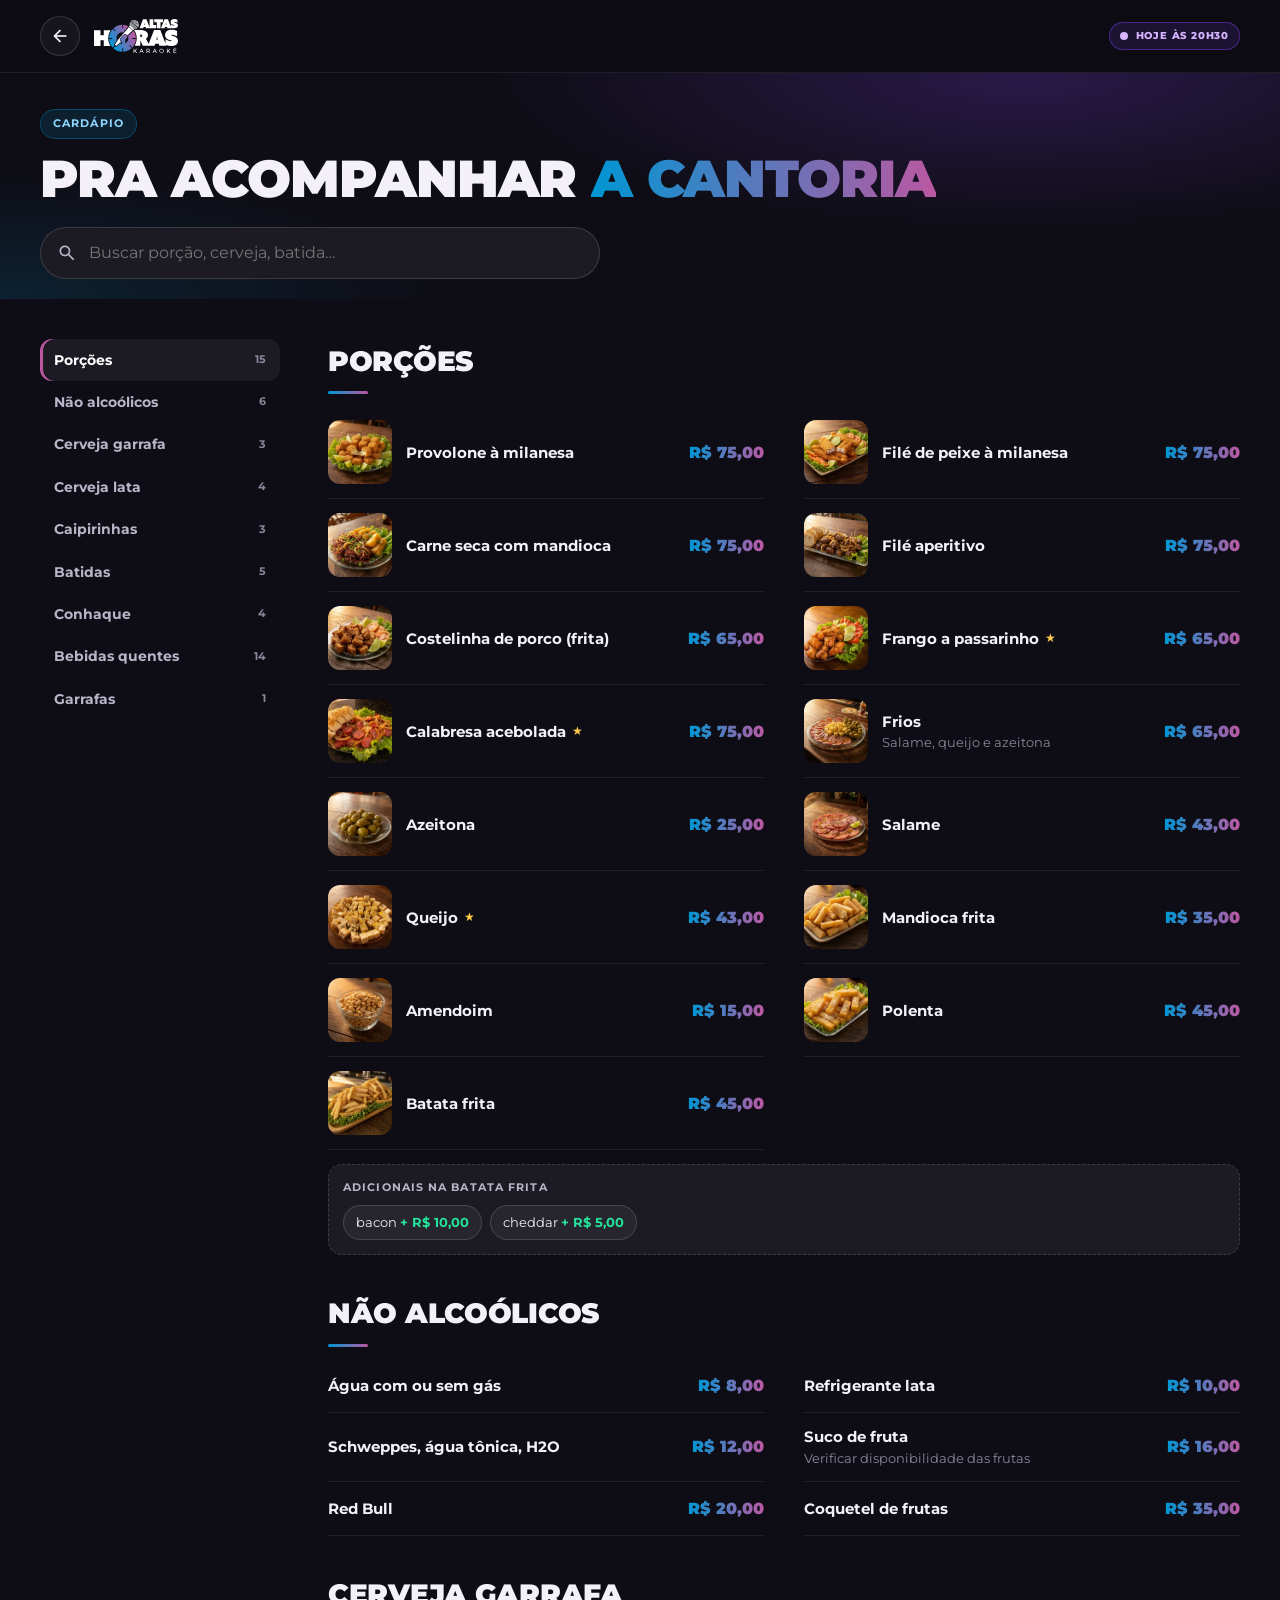
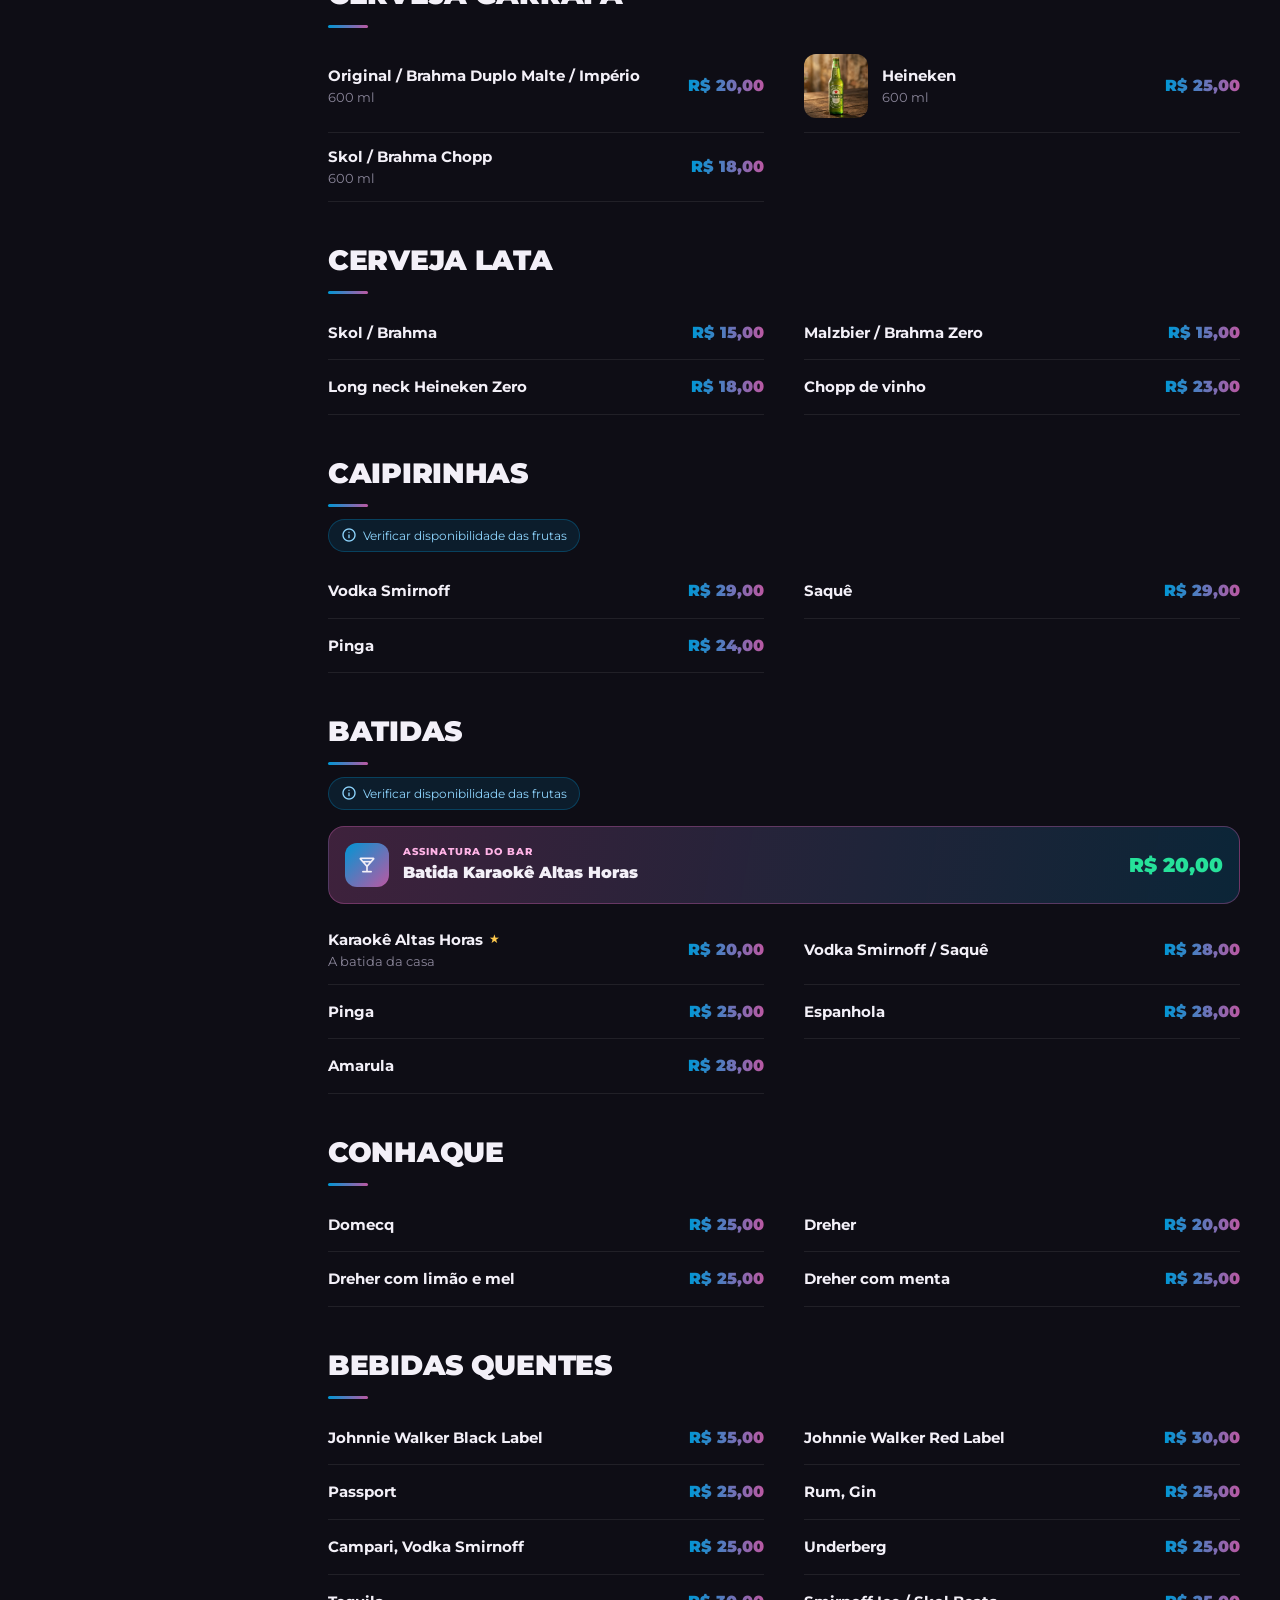
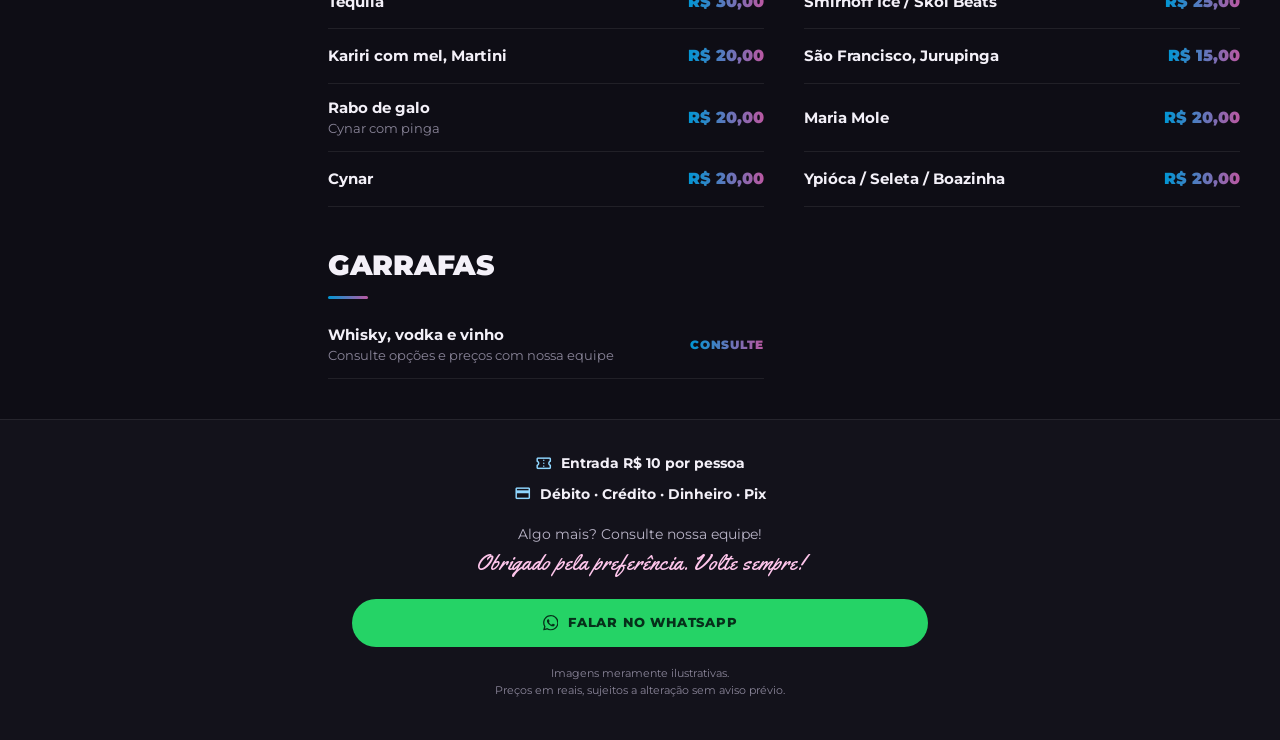
==== cardapio/index.html @ 4e450607 "Novos preços das caipirinhas Co-Authored-By: Claude Opus 5.5 <noreply@anthropic.com>" ====
<!doctype html>
<html lang="pt-BR">
<head>
  <meta charset="utf-8">
  <meta name="viewport" content="width=device-width, initial-scale=1, viewport-fit=cover">
  <title>Cardápio | Altas Horas Karaokê – Tatuapé</title>
  <meta name="description" content="Cardápio do Altas Horas Karaokê: porções, cervejas, caipirinhas, batidas, conhaques e doses. Tatuapé, São Paulo.">
  <meta name="theme-color" content="#0e0d15">
  <link rel="canonical" href="https://karaokealtashoras.github.io/cardapio/">
  <meta property="og:type" content="website">
  <meta property="og:locale" content="pt_BR">
  <meta property="og:title" content="Cardápio – Altas Horas Karaokê">
  <meta property="og:description" content="Porções, cervejas, batidas e drinks pra acompanhar a cantoria.">
  <meta property="og:image" content="https://karaokealtashoras.github.io/assets/img/og-image.jpg">

  <link rel="icon" type="image/svg+xml" href="../assets/img/icone.svg">
  <link rel="icon" type="image/png" sizes="32x32" href="../assets/img/favicon-32.png">
  <link rel="apple-touch-icon" href="../assets/img/apple-touch-icon.png">

  <link rel="preconnect" href="https://fonts.googleapis.com">
  <link rel="preconnect" href="https://fonts.gstatic.com" crossorigin>
  <link rel="stylesheet" href="https://fonts.googleapis.com/css2?family=Montserrat:wght@400;500;600;700;800;900&family=Yellowtail&display=swap">
  <link rel="stylesheet" href="https://fonts.googleapis.com/css2?family=Material+Symbols+Rounded:opsz,wght,FILL,GRAD@20..48,400,0..1,0&icon_names=arrow_back,close,credit_card,info,local_bar,search,confirmation_number&display=block">
  <link rel="stylesheet" href="../assets/css/style.css?v=202610161055">
  <link rel="stylesheet" href="../assets/css/cardapio.css?v=202610161055">
</head>
<body class="menu-page">
  <svg width="0" height="0" style="position:absolute" aria-hidden="true">
    <symbol id="i-whats" viewBox="0 0 24 24"><path d="M17.472 14.382c-.297-.149-1.758-.867-2.03-.967-.273-.099-.471-.148-.67.15-.197.297-.767.966-.94 1.164-.173.199-.347.223-.644.075-.297-.15-1.255-.463-2.39-1.475-.883-.788-1.48-1.761-1.653-2.059-.173-.297-.018-.458.13-.606.134-.133.298-.347.446-.52.149-.174.198-.298.298-.497.099-.198.05-.371-.025-.52-.075-.149-.669-1.612-.916-2.207-.242-.579-.487-.5-.669-.51-.173-.008-.371-.01-.57-.01-.198 0-.52.074-.792.372-.272.297-1.04 1.016-1.04 2.479 0 1.462 1.065 2.875 1.213 3.074.149.198 2.096 3.2 5.077 4.487.709.306 1.262.489 1.694.625.712.227 1.36.195 1.871.118.571-.085 1.758-.719 2.006-1.413.248-.694.248-1.289.173-1.413-.074-.124-.272-.198-.57-.347m-5.421 7.403h-.004a9.87 9.87 0 0 1-5.031-1.378l-.361-.214-3.741.982.998-3.648-.235-.374a9.86 9.86 0 0 1-1.51-5.26c.001-5.45 4.436-9.884 9.888-9.884 2.64 0 5.122 1.03 6.988 2.898a9.825 9.825 0 0 1 2.893 6.994c-.003 5.45-4.437 9.884-9.885 9.884m8.413-18.297A11.815 11.815 0 0 0 12.05 0C5.495 0 .16 5.335.157 11.892c0 2.096.547 4.142 1.588 5.945L.057 24l6.305-1.654a11.882 11.882 0 0 0 5.683 1.448h.005c6.554 0 11.89-5.335 11.893-11.893a11.821 11.821 0 0 0-3.48-8.413Z"/></symbol>
  </svg>

  <header class="menu-top">
    <div class="menu-top__bar container">
      <a class="menu-top__back" href="../" aria-label="Voltar ao site"><span class="material-symbols-rounded">arrow_back</span></a>
      <a href="../"><img src="../assets/img/logo-branco.svg" alt="Altas Horas Karaokê" width="84" height="34"></a>
      <span class="status" data-status data-short data-state="closed"><span class="status__dot"></span><span data-status-text>Sexta às 20h30</span></span>
    </div>
  </header>

  <section class="menu-hero">
    <div class="container">
      <span class="eyebrow eyebrow--blue">Cardápio</span>
      <h1 class="title">Pra acompanhar <span class="grad-text">a cantoria</span></h1>
      <label class="search">
        <span class="material-symbols-rounded">search</span>
        <span class="sr-only">Buscar no cardápio</span>
        <input type="search" id="busca" placeholder="Buscar porção, cerveja, batida…" autocomplete="off">
        <button type="button" class="search__clear" aria-label="Limpar busca" hidden><span class="material-symbols-rounded">close</span></button>
      </label>
    </div>
  </section>

  <nav class="tabs" aria-label="Categorias do cardápio">
    <div class="tabs__inner container" id="tabs"></div>
  </nav>

  <main class="container menu-layout">
    <aside class="side-nav" aria-label="Categorias"><ul id="side-nav"></ul></aside>
    <div id="menu"></div>
    <p class="empty" id="vazio" hidden>Nada encontrado. Pergunte pra nossa equipe! 😉</p>
  </main>

  <footer class="menu-foot">
    <div class="container">
      <div class="menu-foot__info">
        <p><span class="material-symbols-rounded">confirmation_number</span> Entrada R$ 10 por pessoa</p>
        <p><span class="material-symbols-rounded">credit_card</span> Débito · Crédito · Dinheiro · Pix</p>
      </div>
      <p class="menu-foot__thanks">Algo mais? Consulte nossa equipe!<br><span class="script">Obrigado pela preferência. Volte sempre!</span></p>
      <a class="btn btn--whats btn--block" href="https://wa.me/5511984968485?text=Ol%C3%A1!%20Vim%20pelo%20card%C3%A1pio%20online." target="_blank" rel="noopener"><svg class="svg-icon"><use href="#i-whats"/></svg> Falar no WhatsApp</a>
      <p class="menu-foot__small">Imagens meramente ilustrativas.<br>Preços em reais, sujeitos a alteração sem aviso prévio.</p>
    </div>
  </footer>

  <script src="../assets/js/status.js?v=202610161055"></script>
  <script src="../data/cardapio.js?v=202610161055"></script>
  <script src="../assets/js/cardapio.js?v=202610161055"></script>
</body>
</html>
---- assets/css/style.css ----
/* Altas Horas Karaokê — estilos globais */

:root {
  --bg: #0e0d15;
  --surface: #13121b;
  --card: #1c1b23;
  --card-2: #24222d;
  --line: rgba(255, 255, 255, 0.08);
  --line-2: rgba(255, 255, 255, 0.14);
  --text: #f3f0f8;
  --muted: #b9b4c7;
  --dim: #8a8599;
  --blue: #0096d4;
  --pink: #bb58a2;
  --neon-pink: #e0409b;
  --purple: #7b3fe4;
  --green: #26e19a;
  --yellow: #ffc94d;
  --grad: linear-gradient(90deg, var(--blue), var(--pink));
  --grad-diag: linear-gradient(135deg, var(--blue), var(--pink));
  --radius: 20px;
  --radius-sm: 12px;
  --max: 1200px;
  --gutter: clamp(16px, 4vw, 32px);
  --font: "Montserrat", system-ui, -apple-system, "Segoe UI", sans-serif;
  --script: "Yellowtail", cursive;
  --nav-h: 72px;
  color-scheme: dark;
}

*,
*::before,
*::after { box-sizing: border-box; }

html { scroll-behavior: smooth; scroll-padding-top: calc(var(--nav-h) + 12px); -webkit-text-size-adjust: 100%; }

body {
  margin: 0;
  font-family: var(--font);
  font-size: 16px;
  line-height: 1.6;
  color: var(--text);
  background: var(--bg);
  overflow-x: hidden;
  -webkit-font-smoothing: antialiased;
}

img { display: block; max-width: 100%; height: auto; }
a { color: inherit; text-decoration: none; }
button, input, select, textarea { font: inherit; color: inherit; }
h1, h2, h3, h4, p { margin: 0; }
ul { margin: 0; padding: 0; list-style: none; }

.material-symbols-rounded {
  font-variation-settings: "FILL" 0, "wght" 400, "GRAD" 0, "opsz" 24;
  font-size: 1.25em;
  line-height: 1;
  vertical-align: middle;
  user-select: none;
}
.icon-fill { font-variation-settings: "FILL" 1, "wght" 400, "GRAD" 0, "opsz" 24; }
.svg-icon { width: 1.2em; height: 1.2em; fill: currentColor; flex: none; }

.sr-only {
  position: absolute; width: 1px; height: 1px; padding: 0; margin: -1px;
  overflow: hidden; clip: rect(0 0 0 0); white-space: nowrap; border: 0;
}

.container { width: 100%; max-width: calc(var(--max) + var(--gutter) * 2); margin: 0 auto; padding: 0 var(--gutter); }
.section { padding: clamp(72px, 10vw, 120px) 0; position: relative; }
.section--alt { background: var(--surface); }

/* ---------- Tipografia ---------- */
.eyebrow {
  display: inline-flex; align-items: center; gap: 6px;
  padding: 5px 12px; border-radius: 999px;
  font-size: 11px; font-weight: 700; letter-spacing: 0.1em; text-transform: uppercase;
  color: #ffb3e6; background: rgba(187, 88, 162, 0.16); border: 1px solid rgba(187, 88, 162, 0.35);
}
.eyebrow--blue { color: #8fd6ff; background: rgba(0, 150, 212, 0.14); border-color: rgba(0, 150, 212, 0.35); }
.eyebrow--green { color: #7ff2c4; background: rgba(38, 225, 154, 0.12); border-color: rgba(38, 225, 154, 0.3); }

.title {
  font-weight: 900; text-transform: uppercase; letter-spacing: -0.02em;
  font-size: clamp(30px, 5vw, 48px); line-height: 1; margin-top: 14px;
}
.lead { color: var(--muted); font-size: clamp(15px, 1.6vw, 17px); margin-top: 14px; max-width: 60ch; }
.grad-text { background: var(--grad); -webkit-background-clip: text; background-clip: text; color: transparent; }
.script { font-family: var(--script); font-weight: 400; text-transform: none; letter-spacing: 0; }

.section-head { display: flex; flex-wrap: wrap; align-items: flex-end; justify-content: space-between; gap: 20px; margin-bottom: 40px; }
.section-head--center { flex-direction: column; align-items: center; text-align: center; }
.section-head--center .lead { margin-inline: auto; }

/* ---------- Botões ---------- */
.btn {
  display: inline-flex; align-items: center; justify-content: center; gap: 10px;
  min-height: 48px; padding: 0 24px; border-radius: 999px; border: 0; cursor: pointer;
  font-weight: 800; font-size: 13px; letter-spacing: 0.06em; text-transform: uppercase;
  transition: transform .2s ease, box-shadow .2s ease, background-color .2s ease, border-color .2s ease;
  white-space: nowrap;
}
.btn:active { transform: scale(.98); }
.btn--primary { background: var(--grad); color: #fff; box-shadow: 0 8px 30px -8px rgba(187, 88, 162, .6); }
.btn--primary:hover { box-shadow: 0 10px 40px -6px rgba(187, 88, 162, .85), 0 0 0 1px rgba(255,255,255,.15) inset; transform: translateY(-1px); }
.btn--ghost { background: rgba(255, 255, 255, .06); border: 1px solid var(--line-2); color: var(--text); }
.btn--ghost:hover { background: rgba(255, 255, 255, .1); border-color: rgba(255,255,255,.28); }
.btn--whats { background: #25d366; color: #06301a; }
.btn--whats:hover { box-shadow: 0 8px 30px -6px rgba(37, 211, 102, .6); transform: translateY(-1px); }
.btn--sm { min-height: 40px; padding: 0 18px; font-size: 12px; }
.btn--block { width: 100%; }

:focus-visible { outline: 2px solid #8fd6ff; outline-offset: 3px; border-radius: 6px; }

/* ---------- Navbar ---------- */
.nav {
  position: fixed; inset: 0 0 auto; z-index: 50; height: var(--nav-h);
  display: flex; align-items: center;
  transition: background-color .3s ease, border-color .3s ease, backdrop-filter .3s ease;
  border-bottom: 1px solid transparent;
}
.nav.is-scrolled { background: rgba(14, 13, 21, .82); backdrop-filter: blur(14px); -webkit-backdrop-filter: blur(14px); border-color: var(--line); }
.nav__inner { display: flex; align-items: center; justify-content: space-between; gap: 24px; }
.nav__logo img { height: 40px; width: auto; }
.nav__links { display: flex; gap: 28px; font-size: 14px; font-weight: 600; color: var(--muted); }
.nav__links a { position: relative; padding: 6px 0; transition: color .2s; }
.nav__links a::after { content: ""; position: absolute; left: 0; right: 0; bottom: 0; height: 2px; background: var(--grad); transform: scaleX(0); transition: transform .25s ease; border-radius: 2px; }
.nav__links a:hover { color: #fff; }
.nav__links a:hover::after { transform: scaleX(1); }
.nav__cta { display: flex; align-items: center; gap: 12px; }
.nav__toggle { display: none; width: 44px; height: 44px; border-radius: 12px; border: 1px solid var(--line-2); background: rgba(255,255,255,.04); cursor: pointer; place-items: center; }

.mobile-menu {
  position: fixed; inset: 0; z-index: 60; background: rgba(10, 9, 16, .97); backdrop-filter: blur(10px);
  display: flex; flex-direction: column; padding: 20px var(--gutter) 32px;
  opacity: 0; visibility: hidden; transition: opacity .25s ease, visibility .25s;
}
.mobile-menu.is-open { opacity: 1; visibility: visible; }
.mobile-menu__top { display: flex; justify-content: space-between; align-items: center; height: 44px; }
.mobile-menu__top img { height: 36px; width: auto; }
.mobile-menu nav { display: flex; flex-direction: column; gap: 6px; margin: 40px 0 auto; }
.mobile-menu nav a { font-size: 30px; font-weight: 900; text-transform: uppercase; letter-spacing: -0.01em; padding: 6px 0; }
.mobile-menu nav a:active { color: #ffb3e6; }

/* ---------- Status badge ---------- */
.status {
  display: inline-flex; align-items: center; gap: 8px; min-height: 32px; padding: 0 14px; border-radius: 999px;
  font-size: 11px; font-weight: 800; letter-spacing: 0.08em; text-transform: uppercase;
  border: 1px solid var(--line-2); background: rgba(255,255,255,.05); color: var(--muted);
}
.status__dot { width: 8px; height: 8px; border-radius: 50%; background: currentColor; position: relative; }
.status[data-state="open"] { color: var(--green); border-color: rgba(38,225,154,.4); background: rgba(38,225,154,.1); }
.status[data-state="open"] .status__dot::after {
  content: ""; position: absolute; inset: -4px; border-radius: 50%; border: 2px solid currentColor; animation: pulse 1.6s ease-out infinite;
}
.status[data-state="today"] { color: #d7b4ff; border-color: rgba(123,63,228,.5); background: rgba(123,63,228,.14); }
@keyframes pulse { from { transform: scale(.6); opacity: 1; } to { transform: scale(1.8); opacity: 0; } }

/* ---------- Hero ---------- */
.hero { position: relative; min-height: min(100svh, 960px); display: flex; flex-direction: column; justify-content: center; padding: calc(var(--nav-h) + 40px) 0 40px; overflow: hidden; isolation: isolate; }
.hero__bg { position: absolute; inset: 0; z-index: -2; }
.hero__bg img { width: 100%; height: 100%; object-fit: cover; object-position: center 40%; }
.hero__bg::after {
  content: ""; position: absolute; inset: 0;
  background:
    radial-gradient(60% 60% at 80% 30%, rgba(123, 63, 228, .35), transparent 70%),
    radial-gradient(50% 50% at 10% 80%, rgba(0, 150, 212, .25), transparent 70%),
    linear-gradient(90deg, rgba(14,13,21,.96) 0%, rgba(14,13,21,.82) 45%, rgba(14,13,21,.55) 100%),
    linear-gradient(0deg, var(--bg) 0%, transparent 30%);
}
.hero__grid { max-width: 760px; }
.hero__slogan { font-family: var(--script); font-size: clamp(24px, 3vw, 34px); color: #ffc6ec; text-shadow: 0 0 18px rgba(224, 64, 155, .8), 0 0 40px rgba(224, 64, 155, .4); margin-top: 22px; line-height: 1.2; }
.hero h1 { font-weight: 900; text-transform: uppercase; font-size: clamp(44px, 8vw, 92px); line-height: .9; letter-spacing: -0.04em; margin-top: 12px; }
.hero__sub { color: var(--muted); font-size: clamp(15px, 1.8vw, 18px); margin-top: 22px; max-width: 46ch; }
.hero__actions { display: flex; flex-wrap: wrap; gap: 12px; margin-top: 32px; }


.info-strip { margin-top: clamp(40px, 7vw, 72px); display: grid; grid-template-columns: repeat(3, 1fr); border-radius: var(--radius); border: 1px solid var(--line-2); background: rgba(28, 27, 35, .6); backdrop-filter: blur(12px); -webkit-backdrop-filter: blur(12px); }
.info-strip__item { display: flex; align-items: center; gap: 14px; padding: 18px 22px; }
.info-strip__item + .info-strip__item { border-left: 1px solid var(--line); }
.info-strip__icon { width: 42px; height: 42px; flex: none; border-radius: 50%; display: grid; place-items: center; background: rgba(255,255,255,.05); border: 1px solid var(--line-2); color: #8fd6ff; }
.info-strip small { display: block; font-size: 10px; font-weight: 700; letter-spacing: .12em; text-transform: uppercase; color: var(--dim); }
.info-strip strong { font-size: 14px; font-weight: 700; }

/* ---------- Sobre ---------- */
.about__grid { display: grid; grid-template-columns: 1fr 1fr; gap: clamp(32px, 6vw, 72px); align-items: center; }
.about__media { position: relative; }
.about__photo { position: relative; border-radius: var(--radius); overflow: hidden; aspect-ratio: 4 / 3.4; }
.about__photo img { width: 100%; height: 100%; object-fit: cover; }
.about__media::before { content: ""; position: absolute; inset: -12px 12px 12px -12px; border-radius: calc(var(--radius) + 4px); background: var(--grad-diag); z-index: -1; opacity: .8; filter: blur(.5px); }
.about__media { isolation: isolate; }
.about__badge { position: absolute; top: 16px; left: 16px; display: inline-flex; align-items: center; gap: 8px; padding: 8px 14px; border-radius: 999px; background: rgba(14,13,21,.8); backdrop-filter: blur(8px); font-size: 11px; font-weight: 800; letter-spacing: .08em; text-transform: uppercase; border: 1px solid var(--line-2); }
.owners { position: absolute; right: -18px; bottom: -34px; width: 42%; max-width: 210px; background: #f6f2ea; padding: 8px 8px 0; border-radius: 6px; transform: rotate(4deg); box-shadow: 0 20px 50px -10px rgba(0,0,0,.7); }
.owners img { aspect-ratio: 3 / 3.4; object-fit: cover; object-position: center 30%; border-radius: 2px; width: 100%; }
.owners figcaption { font-family: var(--script); color: #2a2336; font-size: clamp(15px, 1.6vw, 19px); text-align: center; line-height: 1.1; padding: 8px 2px 10px; }

.about__text p + p { margin-top: 14px; }
.about__text strong { color: #fff; }
.stats { display: grid; grid-template-columns: repeat(3, 1fr); gap: 12px; margin-top: 28px; }
.stat { padding: 18px 16px; border-radius: var(--radius); background: var(--card); border: 1px solid var(--line); }
.stat b { display: block; font-size: clamp(28px, 3.5vw, 40px); font-weight: 900; line-height: 1; letter-spacing: -0.03em; }
.stat span { display: block; font-size: 12px; color: var(--muted); margin-top: 6px; line-height: 1.3; }

.features { display: grid; grid-template-columns: repeat(4, 1fr); gap: 14px; margin-top: clamp(64px, 8vw, 88px); }
.feature { padding: 20px; border-radius: var(--radius); background: var(--card); border: 1px solid var(--line); transition: border-color .25s, transform .25s, box-shadow .25s; }
.feature:hover { border-color: rgba(187,88,162,.45); transform: translateY(-3px); box-shadow: 0 16px 40px -20px rgba(187,88,162,.6); }
.feature__icon { width: 44px; height: 44px; border-radius: 50%; display: grid; place-items: center; background: var(--grad-diag); color: #fff; margin-bottom: 14px; }
.feature h3 { font-size: 15px; font-weight: 800; }
.feature p { font-size: 13px; color: var(--muted); margin-top: 4px; line-height: 1.5; }

/* ---------- Cardápio preview ---------- */
.dishes { display: grid; grid-template-columns: repeat(3, 1fr); gap: 20px; }
.dish { border-radius: var(--radius); overflow: hidden; background: var(--card); border: 1px solid var(--line); display: flex; flex-direction: column; transition: transform .25s, box-shadow .25s, border-color .25s; }
.dish:hover { transform: translateY(-4px); border-color: rgba(0,150,212,.4); box-shadow: 0 20px 50px -24px rgba(0,150,212,.6); }
.dish__img { aspect-ratio: 4 / 3; overflow: hidden; }
.dish__img img { width: 100%; height: 100%; object-fit: cover; transition: transform .6s ease; }
.dish:hover .dish__img img { transform: scale(1.05); }
.dish__body { padding: 18px 20px 22px; display: flex; flex-direction: column; gap: 8px; }
.dish__top { display: flex; justify-content: space-between; align-items: center; gap: 12px; }
.dish h3 { font-size: 17px; font-weight: 900; text-transform: uppercase; letter-spacing: -0.01em; }
.dish p { font-size: 13px; color: var(--muted); }
.price-pill { flex: none; padding: 4px 12px; border-radius: 999px; background: var(--grad); font-weight: 800; font-size: 13px; }
.tag { display: inline-flex; align-self: flex-start; padding: 3px 10px; border-radius: 999px; font-size: 10px; font-weight: 800; letter-spacing: .08em; text-transform: uppercase; background: rgba(187,88,162,.18); color: #ffb3e6; }
.tag--blue { background: rgba(0,150,212,.16); color: #8fd6ff; }
.tag--green { background: rgba(38,225,154,.14); color: #7ff2c4; }

.signature { margin-top: 20px; display: flex; align-items: center; gap: 22px; padding: 24px 28px; border-radius: var(--radius); background: linear-gradient(100deg, rgba(187,88,162,.28), rgba(123,63,228,.14) 45%, rgba(0,150,212,.2)); border: 1px solid rgba(187,88,162,.35); }
.signature__icon { width: 60px; height: 60px; flex: none; border-radius: 16px; background: var(--grad-diag); display: grid; place-items: center; font-size: 30px; }
.signature__body { flex: 1; }
.signature h3 { font-size: clamp(18px, 2vw, 22px); font-weight: 900; }
.signature p { color: var(--muted); font-size: 14px; margin-top: 4px; }
.signature__price { font-size: 28px; font-weight: 900; color: var(--green); white-space: nowrap; }

.chips { display: flex; flex-wrap: wrap; justify-content: center; gap: 10px; margin-top: 28px; }
.chip { display: inline-flex; align-items: center; gap: 6px; min-height: 38px; padding: 0 16px; border-radius: 999px; border: 1px solid var(--line-2); background: rgba(255,255,255,.03); font-size: 12px; font-weight: 700; letter-spacing: .04em; text-transform: uppercase; transition: background-color .2s, border-color .2s; cursor: pointer; }
.chip:hover { background: rgba(255,255,255,.08); border-color: rgba(255,255,255,.3); }
.note { text-align: center; color: var(--dim); font-size: 13px; margin-top: 16px; }

/* ---------- Galeria ---------- */
.filters { display: inline-flex; gap: 4px; padding: 4px; border-radius: 999px; background: var(--card); border: 1px solid var(--line); }
.filters button { border: 0; background: none; cursor: pointer; min-height: 36px; padding: 0 16px; border-radius: 999px; font-size: 12px; font-weight: 800; letter-spacing: .06em; text-transform: uppercase; color: var(--muted); transition: background-color .2s, color .2s; }
.filters button[aria-pressed="true"] { background: var(--grad); color: #fff; }
.gallery { columns: 4 240px; column-gap: 14px; }
.gallery__item { break-inside: avoid; margin-bottom: 14px; border-radius: 16px; overflow: hidden; position: relative; cursor: zoom-in; border: 0; padding: 0; background: var(--card); width: 100%; display: block; }
.gallery__item img { width: 100%; transition: transform .6s ease; }
.gallery__item::after { content: "zoom_in"; font-family: "Material Symbols Rounded"; font-size: 30px; position: absolute; inset: 0; display: grid; place-items: center; background: linear-gradient(135deg, rgba(0,150,212,.55), rgba(187,88,162,.55)); opacity: 0; transition: opacity .3s; color: #fff; }
.gallery__item:hover::after, .gallery__item:focus-visible::after { opacity: 1; }
.gallery__item:hover img { transform: scale(1.04); }
.gallery__item[hidden] { display: none; }
.insta-bar { margin-top: 24px; display: flex; align-items: center; justify-content: space-between; gap: 16px; flex-wrap: wrap; padding: 18px 22px; border-radius: var(--radius); background: var(--card); border: 1px solid var(--line); }
.insta-bar__text { display: flex; align-items: center; gap: 14px; }
.insta-bar__icon { width: 44px; height: 44px; border-radius: 50%; display: grid; place-items: center; background: linear-gradient(45deg, #f9ce34, #ee2a7b, #6228d7); }
.insta-bar strong { display: block; }
.insta-bar small { color: var(--muted); font-size: 13px; }

.lightbox { border: 0; padding: 0; background: transparent; max-width: 100vw; max-height: 100vh; width: 100vw; height: 100vh; }
.lightbox::backdrop { background: rgba(6, 5, 10, .94); }
.lightbox__inner { width: 100%; height: 100%; display: grid; place-items: center; padding: 64px 16px; }
.lightbox img { max-width: min(1200px, 100%); max-height: calc(100vh - 128px); object-fit: contain; border-radius: 12px; }
.lightbox__btn { position: fixed; width: 48px; height: 48px; border-radius: 50%; display: grid; place-items: center; background: rgba(255,255,255,.1); border: 1px solid var(--line-2); cursor: pointer; color: #fff; }
.lightbox__btn:hover { background: rgba(255,255,255,.2); }
.lightbox__close { top: 16px; right: 16px; }
.lightbox__prev { left: 16px; top: 50%; transform: translateY(-50%); }
.lightbox__next { right: 16px; top: 50%; transform: translateY(-50%); }

/* ---------- Depoimentos ---------- */
.reviews-head { display: flex; flex-wrap: wrap; align-items: center; justify-content: space-between; gap: 24px; padding: clamp(22px, 3vw, 32px); border-radius: var(--radius); background: var(--card); border: 1px solid var(--line); margin-bottom: 28px; }
.reviews-head__score { display: flex; align-items: center; gap: 18px; flex-wrap: wrap; }
.stars { color: var(--yellow); letter-spacing: 2px; font-size: 18px; }
.reviews-head__score small { display: block; font-size: 11px; font-weight: 700; letter-spacing: .1em; text-transform: uppercase; color: var(--dim); }
.carousel { position: relative; }
.carousel__track { display: grid; grid-auto-flow: column; grid-auto-columns: calc((100% - 40px) / 3); gap: 20px; overflow-x: auto; scroll-snap-type: x mandatory; scrollbar-width: none; padding-bottom: 4px; }
.carousel__track::-webkit-scrollbar { display: none; }
.review { scroll-snap-align: start; display: flex; flex-direction: column; gap: 16px; padding: 26px; border-radius: var(--radius); background: var(--card); border: 1px solid var(--line); }
.review__quote { font-size: 56px; line-height: .6; font-weight: 900; height: 26px; }
.review blockquote { margin: 0; color: #dcd7e6; font-size: 15px; flex: 1; }
.review footer { display: flex; align-items: center; gap: 12px; padding-top: 16px; border-top: 1px solid var(--line); }
.avatar { width: 40px; height: 40px; border-radius: 50%; display: grid; place-items: center; font-weight: 800; font-size: 14px; background: var(--grad-diag); flex: none; }
.review cite { font-style: normal; font-weight: 800; display: block; font-size: 14px; }
.carousel__nav { display: flex; justify-content: center; align-items: center; gap: 12px; margin-top: 22px; }
.round-btn { width: 44px; height: 44px; border-radius: 50%; display: grid; place-items: center; border: 1px solid var(--line-2); background: rgba(255,255,255,.04); cursor: pointer; transition: background-color .2s; }
.round-btn:hover { background: rgba(255,255,255,.12); }

/* ---------- Reservas ---------- */
.booking { overflow: hidden; }
.booking::before { content: ""; position: absolute; inset: 0; background: radial-gradient(50% 60% at 80% 40%, rgba(187,88,162,.25), transparent 70%), radial-gradient(40% 50% at 10% 90%, rgba(0,150,212,.18), transparent 70%); pointer-events: none; }
.booking__grid { position: relative; display: grid; grid-template-columns: 1fr 1fr; gap: clamp(32px, 5vw, 64px); align-items: start; }
.trust { display: flex; flex-wrap: wrap; gap: 8px; margin-top: 22px; }
.trust li { display: inline-flex; align-items: center; gap: 6px; padding: 6px 12px; border-radius: 999px; border: 1px solid var(--line-2); font-size: 11px; font-weight: 700; letter-spacing: .06em; text-transform: uppercase; color: var(--muted); }
.trust .material-symbols-rounded { color: #ffb3e6; font-size: 16px; }
.booking__photo { margin-top: 32px; border-radius: var(--radius); overflow: hidden; aspect-ratio: 16 / 9; }
.booking__photo img { width: 100%; height: 100%; object-fit: cover; }

.form-card { padding: clamp(22px, 3vw, 32px); border-radius: 24px; background: rgba(28, 27, 35, .75); backdrop-filter: blur(16px); -webkit-backdrop-filter: blur(16px); border: 1px solid var(--line-2); box-shadow: 0 30px 80px -30px rgba(187,88,162,.5); }
.form-card h3 { font-size: 22px; font-weight: 900; text-transform: uppercase; }
.form-card > p { color: var(--muted); font-size: 14px; margin-top: 4px; }
.form { display: grid; gap: 18px; margin-top: 22px; }
.form__row { display: grid; grid-template-columns: 1fr 1fr; gap: 14px; }
.field { display: grid; gap: 6px; }
.field > span, .field legend { font-size: 12px; font-weight: 700; letter-spacing: .06em; text-transform: uppercase; color: var(--muted); padding: 0; }
.field legend { margin-bottom: 8px; }
fieldset.field { border: 0; margin: 0; padding: 0; min-width: 0; }
.input { width: 100%; min-height: 48px; padding: 12px 14px; border-radius: 12px; border: 1px solid var(--line-2); background: rgba(14,13,21,.7); color: var(--text); transition: border-color .2s, box-shadow .2s; font-size: 16px; }
.input::placeholder { color: #6e6980; }
.input:focus { outline: none; border-color: var(--pink); box-shadow: 0 0 0 3px rgba(187,88,162,.25); }
textarea.input { min-height: 88px; resize: vertical; }
.input[type="date"], .input[type="time"] { color-scheme: dark; }
.field.is-invalid .input { border-color: #ff6b8b; }
.field__error { font-size: 12px; color: #ff8fa6; display: none; }
.field.is-invalid .field__error { display: block; }

.type-chips { display: grid; grid-template-columns: repeat(3, 1fr); gap: 10px; }
.type-chip { position: relative; }
.type-chip input { position: absolute; opacity: 0; inset: 0; cursor: pointer; }
.type-chip label { display: flex; flex-direction: column; align-items: center; gap: 6px; padding: 14px 8px; border-radius: 14px; border: 1px solid var(--line-2); background: rgba(14,13,21,.6); font-size: 12px; font-weight: 700; text-align: center; cursor: pointer; transition: border-color .2s, background-color .2s; line-height: 1.2; }
.type-chip label .material-symbols-rounded { font-size: 24px; color: var(--muted); }
.type-chip input:checked + label { border-color: var(--pink); background: rgba(187,88,162,.16); box-shadow: 0 0 0 1px var(--pink) inset; }
.type-chip input:checked + label .material-symbols-rounded { color: #ffb3e6; }
.type-chip input:focus-visible + label { outline: 2px solid #8fd6ff; outline-offset: 2px; }

.people { padding: 18px; border-radius: 16px; background: rgba(14,13,21,.6); border: 1px solid var(--line-2); }
.people__top { display: flex; justify-content: space-between; align-items: baseline; }
.people__value { font-size: 40px; font-weight: 900; line-height: 1; letter-spacing: -0.03em; }
.people__value small { font-size: 14px; font-weight: 700; color: var(--muted); letter-spacing: 0; margin-left: 4px; }
.range { -webkit-appearance: none; appearance: none; width: 100%; height: 36px; background: transparent; margin-top: 8px; cursor: pointer; }
.range::-webkit-slider-runnable-track { height: 8px; border-radius: 8px; background: linear-gradient(90deg, var(--blue), var(--pink)) 0 / var(--fill, 20%) 100% no-repeat, rgba(255,255,255,.1); }
.range::-moz-range-track { height: 8px; border-radius: 8px; background: rgba(255,255,255,.1); }
.range::-moz-range-progress { height: 8px; border-radius: 8px; background: var(--grad); }
.range::-webkit-slider-thumb { -webkit-appearance: none; width: 28px; height: 28px; margin-top: -10px; border-radius: 50%; background: #fff; border: 4px solid var(--pink); box-shadow: 0 0 0 6px rgba(187,88,162,.25), 0 0 20px rgba(187,88,162,.8); }
.range::-moz-range-thumb { width: 22px; height: 22px; border-radius: 50%; background: #fff; border: 4px solid var(--pink); box-shadow: 0 0 0 6px rgba(187,88,162,.25), 0 0 20px rgba(187,88,162,.8); }
.people__scale { display: flex; justify-content: space-between; font-size: 11px; color: var(--dim); font-weight: 700; }
.form__disclaimer { font-size: 12px; color: var(--dim); text-align: center; line-height: 1.5; }

/* ---------- Como chegar ---------- */
.location__grid { display: grid; grid-template-columns: 1.4fr 1fr; gap: 20px; }
.map { border-radius: var(--radius); overflow: hidden; border: 1px solid var(--line-2); min-height: 420px; position: relative; background: var(--card); }
.map iframe { position: absolute; inset: 0; width: 100%; height: 100%; border: 0; filter: invert(.9) hue-rotate(185deg) saturate(.7) brightness(.95); }
.info-card { padding: clamp(22px, 3vw, 30px); border-radius: var(--radius); background: var(--card); border: 1px solid var(--line); display: flex; flex-direction: column; }
.info-card h3 { font-size: 20px; font-weight: 900; }
.info-list { display: grid; gap: 16px; margin: 20px 0 24px; }
.info-list li { display: flex; gap: 14px; }
.info-list .material-symbols-rounded { width: 38px; height: 38px; flex: none; display: grid; place-items: center; border-radius: 50%; background: rgba(255,255,255,.05); border: 1px solid var(--line-2); color: #8fd6ff; font-size: 20px; }
.info-list small { display: block; font-size: 10px; font-weight: 800; letter-spacing: .12em; text-transform: uppercase; color: #ffb3e6; }
.info-list p { font-size: 14px; color: #dcd7e6; line-height: 1.45; }
.route-btns { display: grid; grid-template-columns: repeat(3, 1fr); gap: 8px; margin-top: auto; }
.route-btns .btn { padding: 0 10px; font-size: 11px; }

/* ---------- FAQ ---------- */
.faq { display: grid; grid-template-columns: 1fr 1fr; gap: 12px; align-items: start; max-width: 1000px; margin: 0 auto; }
.faq__col { display: grid; gap: 12px; }
.faq details { border-radius: 16px; background: var(--card); border: 1px solid var(--line); transition: border-color .2s; }
.faq details[open] { border-color: rgba(187,88,162,.4); }
.faq summary { list-style: none; cursor: pointer; display: flex; justify-content: space-between; align-items: center; gap: 12px; padding: 18px 20px; font-weight: 700; font-size: 15px; }
.faq summary::-webkit-details-marker { display: none; }
.faq summary .material-symbols-rounded { flex: none; width: 30px; height: 30px; border-radius: 50%; display: grid; place-items: center; background: rgba(255,255,255,.06); font-size: 20px; transition: transform .25s, background .25s; }
.faq details[open] summary .material-symbols-rounded { transform: rotate(45deg); background: var(--grad); }
.faq details p { padding: 0 20px 20px; color: var(--muted); font-size: 14px; }

/* ---------- CTA final ---------- */
.cta { position: relative; overflow: hidden; padding: clamp(80px, 12vw, 140px) 0; text-align: center; isolation: isolate; }
.cta__words { position: absolute; inset: 0; z-index: -1; display: flex; flex-direction: column; justify-content: center; align-items: center; pointer-events: none; }
.cta__words span { font-size: clamp(64px, 16vw, 220px); font-weight: 900; line-height: .85; text-transform: uppercase; letter-spacing: -0.02em; color: transparent; -webkit-text-stroke: 1.5px rgba(187, 88, 162, .35); white-space: nowrap; }
.cta__words span:nth-child(2) { -webkit-text-stroke-color: rgba(0, 150, 212, .3); }
.cta__words span:nth-child(3) { -webkit-text-stroke-color: rgba(123, 63, 228, .25); }
.cta__words span:nth-child(4) { -webkit-text-stroke-color: rgba(187, 88, 162, .15); }
.cta::after { content: ""; position: absolute; inset: 0; z-index: -1; background: radial-gradient(50% 50% at 50% 50%, transparent, var(--bg) 85%); }
.cta h2 { font-size: clamp(38px, 7vw, 80px); font-weight: 900; text-transform: uppercase; line-height: .95; letter-spacing: -0.03em; }
.cta p { color: var(--muted); margin: 18px auto 0; max-width: 44ch; }
.cta__actions { display: flex; justify-content: center; flex-wrap: wrap; gap: 12px; margin-top: 32px; }

/* ---------- Footer ---------- */
.footer { border-top: 1px solid transparent; border-image: var(--grad) 1; background: #0a0910; padding: 56px 0 28px; }
.footer__grid { display: grid; grid-template-columns: 1.3fr 1fr 1fr 1fr; gap: 32px; }
.footer__brand img { height: 52px; width: auto; }
.footer__brand p { font-family: var(--script); color: #ffc6ec; font-size: 20px; margin-top: 12px; }
.footer h4 { font-size: 11px; font-weight: 800; letter-spacing: .14em; text-transform: uppercase; color: var(--dim); margin-bottom: 12px; }
.footer p, .footer li { font-size: 14px; color: var(--muted); }
.footer a:hover { color: #fff; }
.socials { display: flex; gap: 10px; margin-top: 14px; }
.socials a { width: 40px; height: 40px; border-radius: 50%; display: grid; place-items: center; background: rgba(255,255,255,.06); border: 1px solid var(--line-2); transition: background-color .2s; }
.socials a:hover { background: rgba(255,255,255,.14); }
.footer__bottom { margin-top: 40px; padding-top: 20px; border-top: 1px solid var(--line); display: flex; justify-content: space-between; gap: 12px; flex-wrap: wrap; font-size: 12px; color: var(--dim); }

/* ---------- WhatsApp flutuante ---------- */
.whats-float { position: fixed; right: 18px; bottom: 18px; z-index: 40; width: 60px; height: 60px; border-radius: 50%; display: grid; place-items: center; background: #25d366; color: #fff; box-shadow: 0 10px 30px -6px rgba(37,211,102,.7); transition: transform .2s; }
.whats-float:hover { transform: scale(1.06); }
.whats-float .svg-icon { width: 30px; height: 30px; }

/* ---------- Animações ---------- */
.reveal { opacity: 0; transform: translateY(24px); transition: opacity .7s ease, transform .7s ease; }
.reveal.is-visible { opacity: 1; transform: none; }

@media (prefers-reduced-motion: reduce) {
  html { scroll-behavior: auto; }
  *, *::before, *::after { animation: none !important; transition: none !important; }
  .reveal { opacity: 1; transform: none; }
}

/* ---------- Responsivo ---------- */
@media (max-width: 1080px) {
  .nav__links { display: none; }
  .nav__toggle { display: grid; }
  .features { grid-template-columns: repeat(2, 1fr); }
  .carousel__track { grid-auto-columns: calc((100% - 20px) / 2); }
}

@media (max-width: 900px) {
  :root { --nav-h: 64px; }
  .about__grid, .booking__grid, .location__grid { grid-template-columns: 1fr; }
    .hero { min-height: auto; padding-top: calc(var(--nav-h) + 48px); }
  .info-strip { grid-template-columns: 1fr; }
  .info-strip__item + .info-strip__item { border-left: 0; border-top: 1px solid var(--line); }
  .about__media { margin: 0 12px 40px 12px; }
  .dishes { grid-auto-flow: column; grid-template-columns: none; grid-auto-columns: 78%; overflow-x: auto; scroll-snap-type: x mandatory; margin: 0 calc(var(--gutter) * -1); padding: 0 var(--gutter) 6px; scrollbar-width: none; }
  .dishes::-webkit-scrollbar { display: none; }
  .dish { scroll-snap-align: center; }
  .faq { grid-template-columns: 1fr; }
  .footer__grid { grid-template-columns: 1fr 1fr; }
  .map { min-height: 320px; }
}

@media (max-width: 600px) {
  .nav__cta .btn { display: none; }
  .nav__logo img { height: 34px; }
  .hero__actions .btn { width: 100%; }
  .stats { gap: 8px; }
  .stat { padding: 14px 12px; }
  .features { grid-template-columns: 1fr 1fr; gap: 10px; }
  .feature { padding: 16px; }
  .feature p { display: none; }
  .signature { flex-wrap: wrap; padding: 20px; }
  .signature__body { flex-basis: calc(100% - 82px); }
  .gallery { columns: 2; column-gap: 10px; }
  .gallery__item { margin-bottom: 10px; border-radius: 12px; }
  .carousel__track { grid-auto-columns: 88%; gap: 14px; }
  .form__row { grid-template-columns: 1fr; }
  .route-btns { grid-template-columns: 1fr; }
  .footer__grid { grid-template-columns: 1fr; }
  .owners { right: -8px; width: 46%; }
  .section-head { margin-bottom: 28px; }
}
---- assets/css/cardapio.css ----
/* Página do cardápio (QR Code) */

.menu-page { --tabs-h: 56px; --top-h: 60px; }
html:has(.menu-page) { scroll-padding-top: calc(60px + 56px + 12px); }

.menu-top { position: sticky; top: 0; z-index: 30; background: rgba(14, 13, 21, .92); backdrop-filter: blur(12px); -webkit-backdrop-filter: blur(12px); border-bottom: 1px solid var(--line); }
.menu-top__bar { height: var(--top-h); display: flex; align-items: center; gap: 14px; }
.menu-top__bar img { height: 34px; width: auto; }
.menu-top__bar .status { margin-left: auto; min-height: 28px; padding: 0 10px; font-size: 10px; white-space: nowrap; }
.menu-top__back { width: 40px; height: 40px; display: grid; place-items: center; border-radius: 50%; border: 1px solid var(--line-2); background: rgba(255,255,255,.04); flex: none; }

.menu-hero { padding: 36px 0 20px; background: radial-gradient(60% 100% at 80% 0%, rgba(123,63,228,.25), transparent 70%), radial-gradient(50% 80% at 0% 100%, rgba(0,150,212,.15), transparent 70%); }
.menu-hero .title { font-size: clamp(30px, 7vw, 52px); }

.search { margin-top: 22px; display: flex; align-items: center; gap: 10px; height: 52px; padding: 0 8px 0 16px; border-radius: 999px; background: var(--card); border: 1px solid var(--line-2); max-width: 560px; transition: border-color .2s, box-shadow .2s; }
.search:focus-within { border-color: var(--pink); box-shadow: 0 0 0 3px rgba(187,88,162,.25); }
.search > .material-symbols-rounded { color: var(--muted); }
.search input { flex: 1; min-width: 0; height: 100%; border: 0; background: none; outline: none; font-size: 16px; }
.search input::-webkit-search-cancel-button { display: none; }
.search__clear { width: 36px; height: 36px; border-radius: 50%; border: 0; background: rgba(255,255,255,.08); display: grid; place-items: center; cursor: pointer; }
.search__clear[hidden] { display: none; }

.tabs { position: sticky; top: var(--top-h); z-index: 20; background: rgba(14, 13, 21, .92); backdrop-filter: blur(12px); -webkit-backdrop-filter: blur(12px); border-bottom: 1px solid var(--line); }
.tabs__inner { height: var(--tabs-h); display: flex; align-items: center; gap: 6px; overflow-x: auto; scrollbar-width: none; }
.tabs__inner::-webkit-scrollbar { display: none; }
.tabs a { flex: none; padding: 8px 14px; border-radius: 999px; font-size: 12px; font-weight: 800; letter-spacing: .05em; text-transform: uppercase; color: var(--muted); border: 1px solid transparent; transition: background-color .2s, color .2s; }
.tabs a.is-active { color: #fff; background: var(--grad); }

.menu-layout { padding-top: 12px; padding-bottom: 32px; }
.side-nav { display: none; }

.cat { padding: 28px 0 8px; }
.cat[hidden] { display: none; }
.cat h2 { font-size: clamp(22px, 4vw, 28px); font-weight: 900; text-transform: uppercase; letter-spacing: -0.01em; }
.cat h2::after { content: ""; display: block; width: 40px; height: 3px; margin-top: 8px; border-radius: 3px; background: var(--grad); }
.cat__nota { display: inline-flex; align-items: center; gap: 6px; margin-top: 12px; padding: 6px 12px; border-radius: 999px; font-size: 12px; color: #8fd6ff; background: rgba(0,150,212,.12); border: 1px solid rgba(0,150,212,.3); }
.cat__nota .material-symbols-rounded { font-size: 16px; }

.items { margin-top: 12px; }
.item { display: flex; align-items: center; gap: 14px; padding: 14px 0; border-bottom: 1px solid var(--line); }
.item[hidden] { display: none; }
.item__foto { width: 64px; height: 64px; flex: none; border-radius: 12px; object-fit: cover; }
.item__txt { flex: 1; min-width: 0; }
.item h3 { font-size: 15px; font-weight: 700; line-height: 1.3; }
.item p { font-size: 13px; color: var(--dim); margin-top: 2px; line-height: 1.4; }
.item__preco { flex: none; font-weight: 900; font-size: 16px; background: var(--grad); -webkit-background-clip: text; background-clip: text; color: transparent; white-space: nowrap; }
.item__preco--consulte { font-size: 12px; letter-spacing: .06em; text-transform: uppercase; }
.item--destaque h3::after { content: "★"; margin-left: 6px; color: var(--yellow); font-size: 12px; vertical-align: 2px; }

.house { display: flex; align-items: center; gap: 14px; margin-top: 16px; padding: 16px; border-radius: 16px; background: linear-gradient(100deg, rgba(187,88,162,.28), rgba(0,150,212,.18)); border: 1px solid rgba(187,88,162,.4); }
.house[hidden], .extras[hidden] { display: none; }
.house__icon { width: 44px; height: 44px; flex: none; display: grid; place-items: center; border-radius: 12px; background: var(--grad-diag); }
.house small { display: block; font-size: 10px; font-weight: 800; letter-spacing: .1em; text-transform: uppercase; color: #ffb3e6; }
.house strong { font-size: 16px; font-weight: 900; }
.house__preco { margin-left: auto; font-size: 20px; font-weight: 900; color: var(--green); white-space: nowrap; }

.extras { margin-top: 14px; display: flex; flex-wrap: wrap; align-items: center; gap: 8px; padding: 14px; border-radius: 14px; background: var(--card); border: 1px dashed var(--line-2); font-size: 13px; }
.extras strong { width: 100%; font-size: 11px; letter-spacing: .1em; text-transform: uppercase; color: var(--muted); }
.extras span { padding: 6px 12px; border-radius: 999px; background: rgba(255,255,255,.05); border: 1px solid var(--line-2); }
.extras b { color: var(--green); }

.empty { text-align: center; color: var(--muted); padding: 48px 0; }

.menu-foot { padding: 32px 0 40px; border-top: 1px solid var(--line); background: var(--surface); }
.menu-foot .container { max-width: 640px; display: grid; gap: 18px; text-align: center; }
.menu-foot__info { display: grid; gap: 8px; }
.menu-foot__info p { display: flex; align-items: center; justify-content: center; gap: 8px; font-weight: 700; font-size: 14px; }
.menu-foot__info .material-symbols-rounded { color: #8fd6ff; }
.menu-foot__thanks { color: var(--muted); font-size: 14px; }
.menu-foot__thanks .script { font-size: 22px; color: #ffc6ec; }
.menu-foot__small { font-size: 11px; color: var(--dim); }

@media (min-width: 1000px) {
  .menu-page { --top-h: 72px; }
  .tabs { display: none; }
  html:has(.menu-page) { scroll-padding-top: 96px; }
  .menu-layout { display: grid; grid-template-columns: 240px 1fr; gap: 48px; align-items: start; }
  .side-nav { display: block; position: sticky; top: calc(var(--top-h) + 24px); padding-top: 28px; }
  .side-nav a { display: flex; justify-content: space-between; align-items: center; padding: 10px 14px; border-radius: 12px; font-weight: 700; font-size: 14px; color: var(--muted); transition: background-color .2s, color .2s; }
  .side-nav a span { font-size: 11px; color: var(--dim); }
  .side-nav a:hover { background: rgba(255,255,255,.05); color: #fff; }
  .side-nav a.is-active { background: var(--card); color: #fff; box-shadow: inset 3px 0 0 var(--pink); }
  .items { display: grid; grid-template-columns: 1fr 1fr; column-gap: 40px; }
  .empty { grid-column: 2; }
}
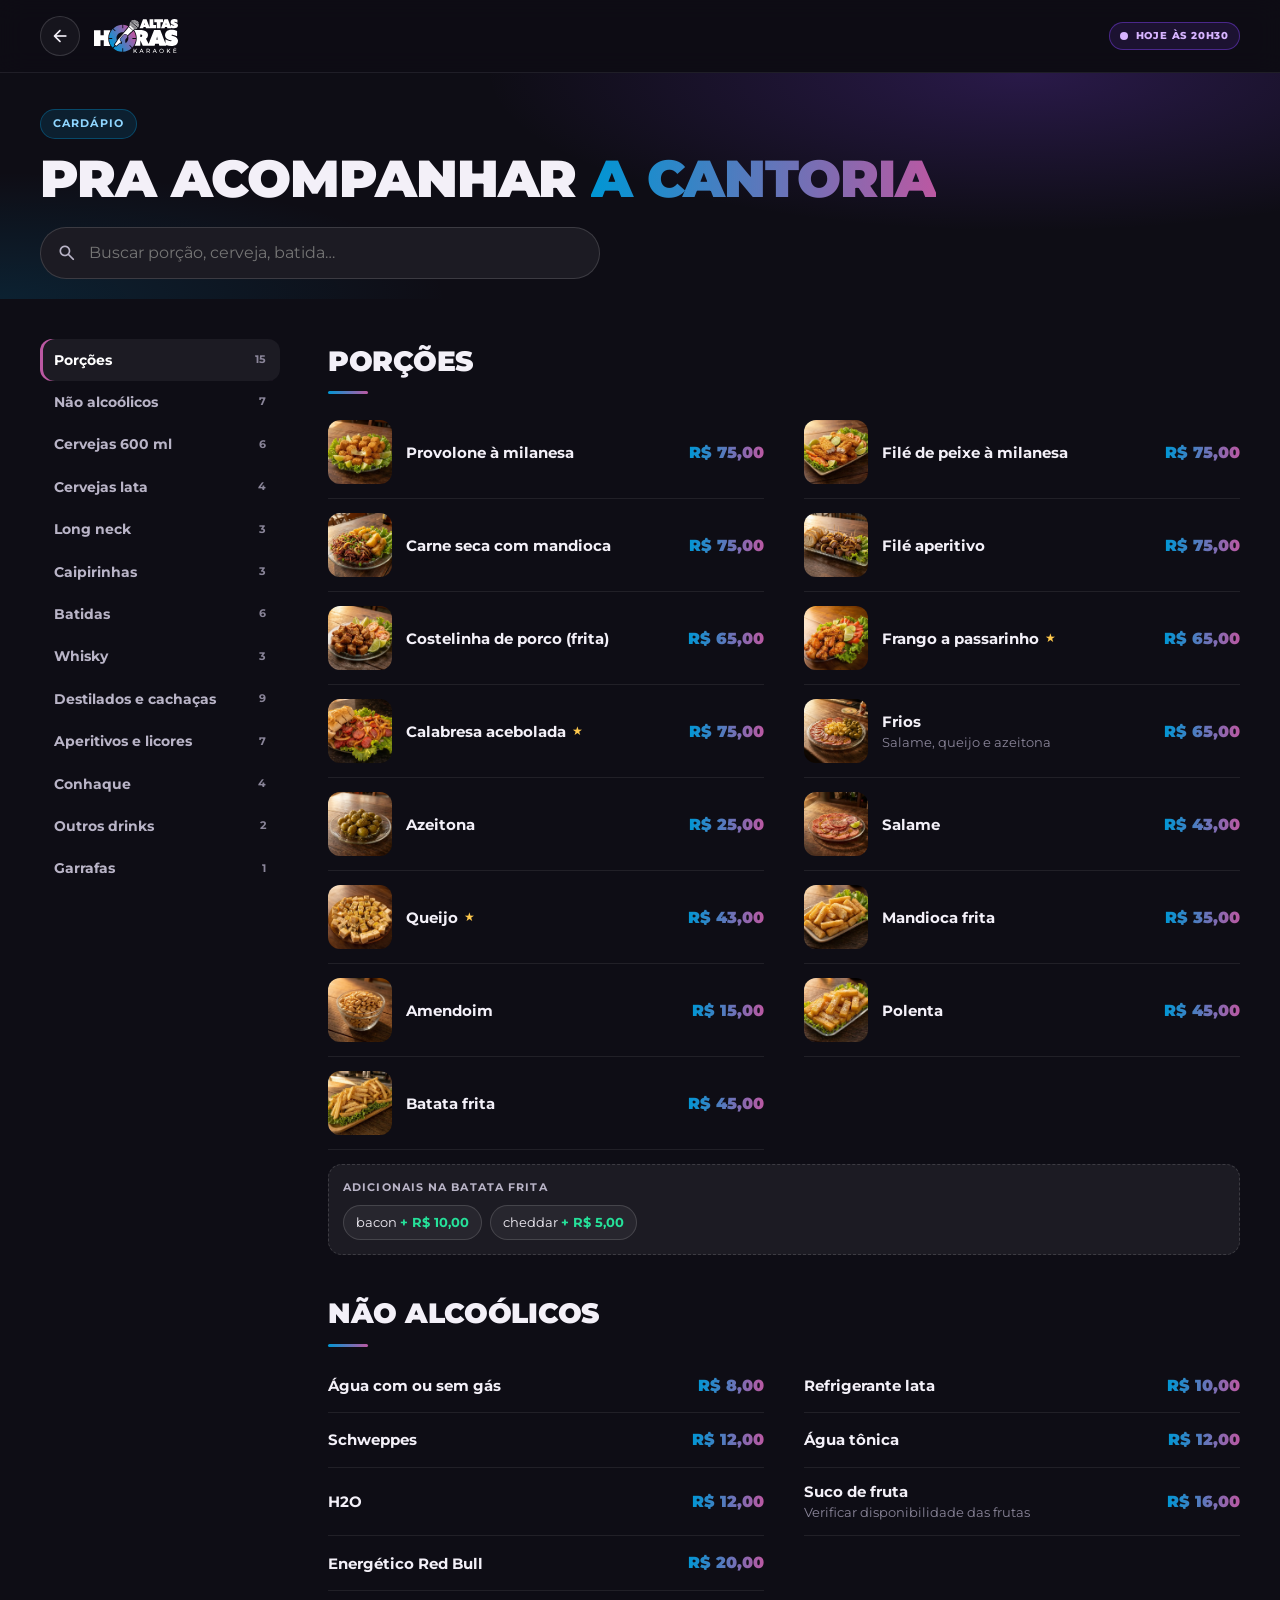
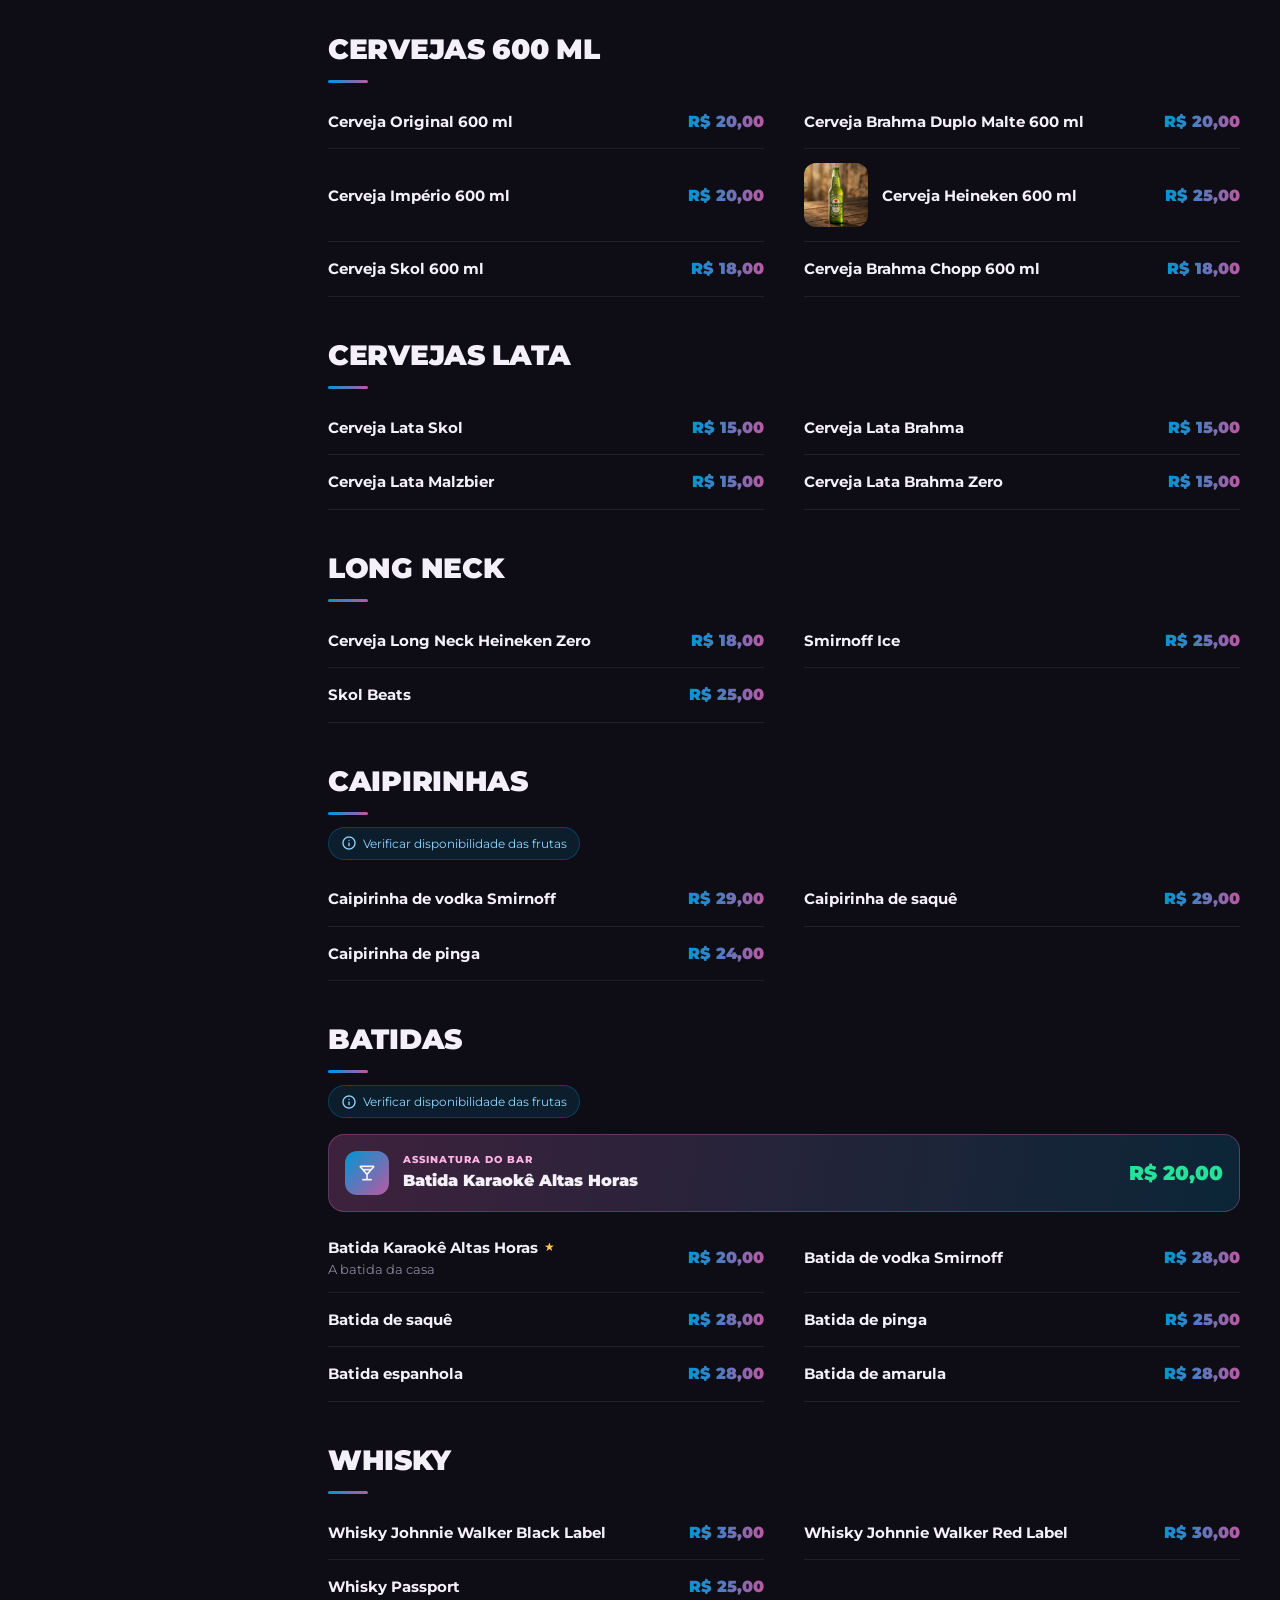
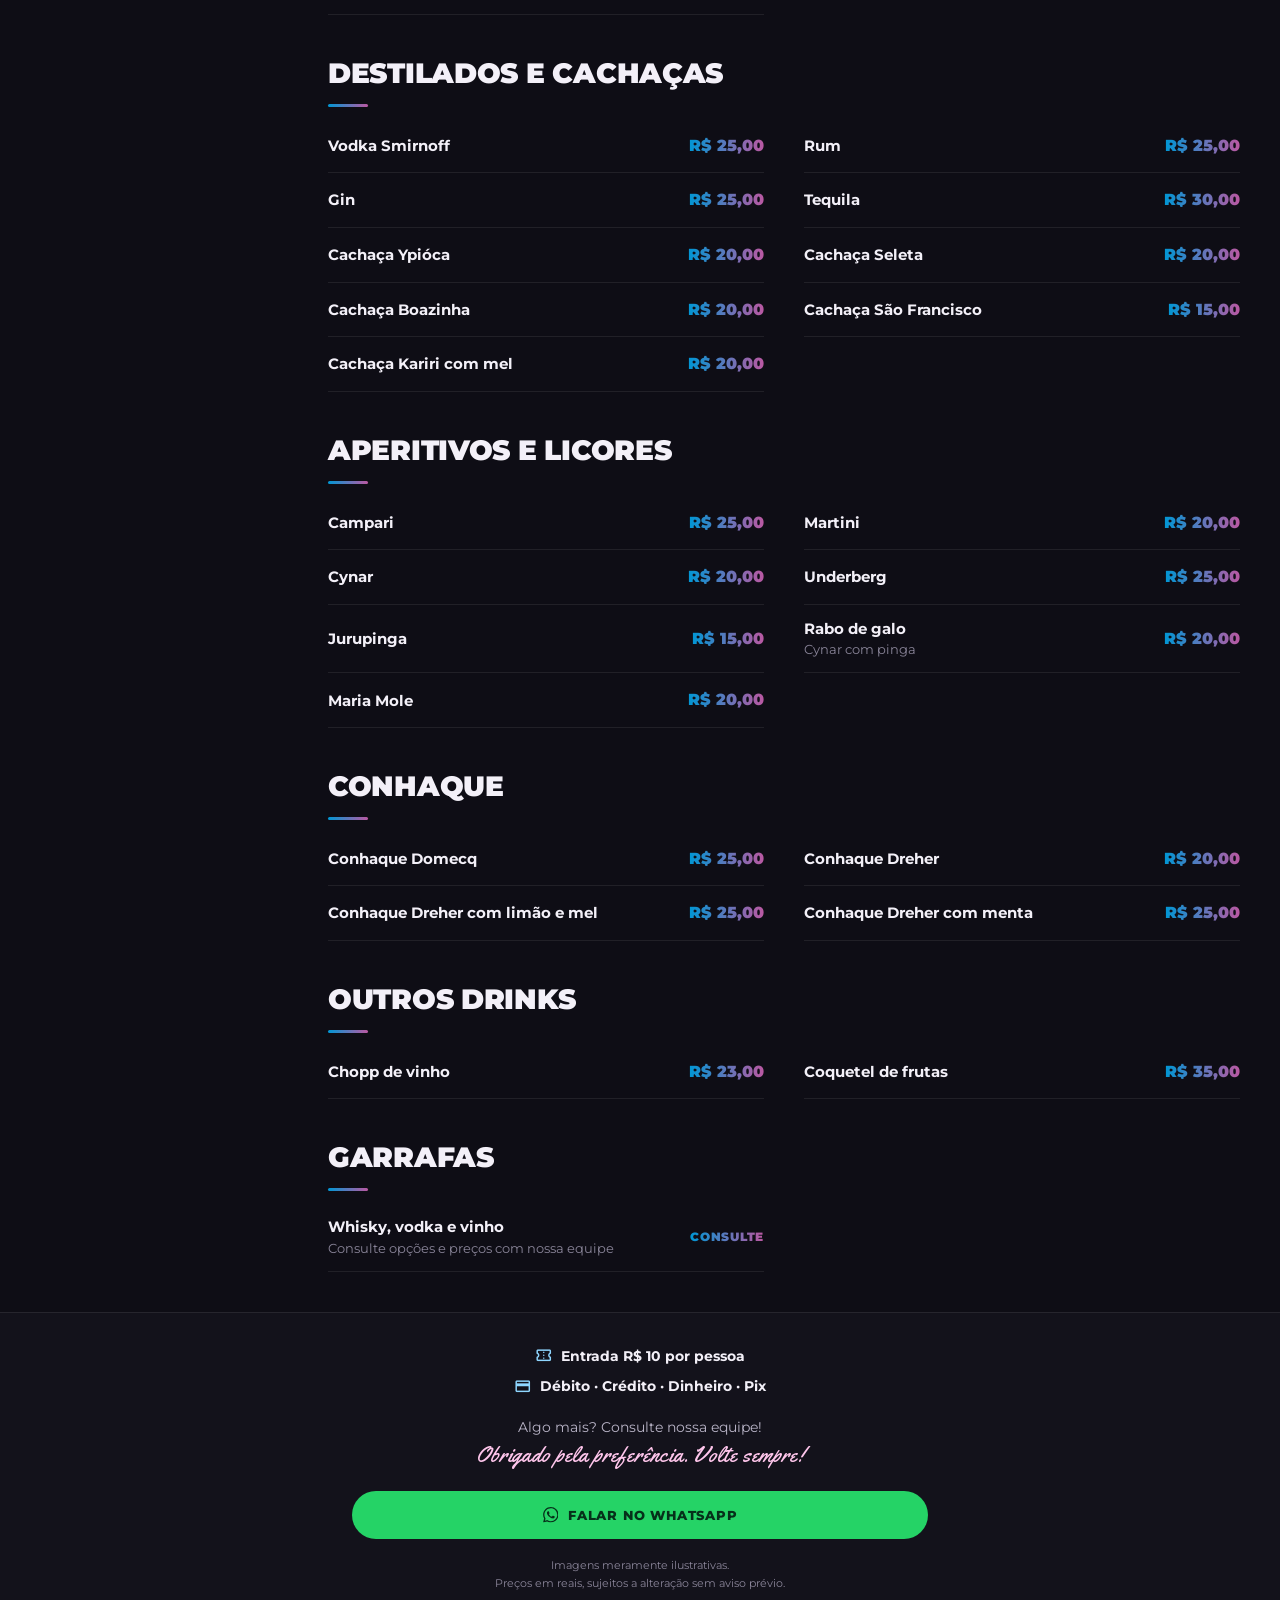
==== commit 1ae3fc6c: "Cardápio reorganizado: itens separados, nomes completos para a busca e novas categorias - Cervejas c" ====
--- a/cardapio/index.html
+++ b/cardapio/index.html
@@ -21,8 +21,8 @@
   <link rel="preconnect" href="https://fonts.gstatic.com" crossorigin>
   <link rel="stylesheet" href="https://fonts.googleapis.com/css2?family=Montserrat:wght@400;500;600;700;800;900&family=Yellowtail&display=swap">
   <link rel="stylesheet" href="https://fonts.googleapis.com/css2?family=Material+Symbols+Rounded:opsz,wght,FILL,GRAD@20..48,400,0..1,0&icon_names=arrow_back,close,credit_card,info,local_bar,search,confirmation_number&display=block">
-  <link rel="stylesheet" href="../assets/css/style.css?v=202610161055">
-  <link rel="stylesheet" href="../assets/css/cardapio.css?v=202610161055">
+  <link rel="stylesheet" href="../assets/css/style.css?v=202610161115">
+  <link rel="stylesheet" href="../assets/css/cardapio.css?v=202610161115">
 </head>
 <body class="menu-page">
   <svg width="0" height="0" style="position:absolute" aria-hidden="true">
@@ -72,8 +72,8 @@
     </div>
   </footer>
 
-  <script src="../assets/js/status.js?v=202610161055"></script>
-  <script src="../data/cardapio.js?v=202610161055"></script>
-  <script src="../assets/js/cardapio.js?v=202610161055"></script>
+  <script src="../assets/js/status.js?v=202610161115"></script>
+  <script src="../data/cardapio.js?v=202610161115"></script>
+  <script src="../assets/js/cardapio.js?v=202610161115"></script>
 </body>
 </html>
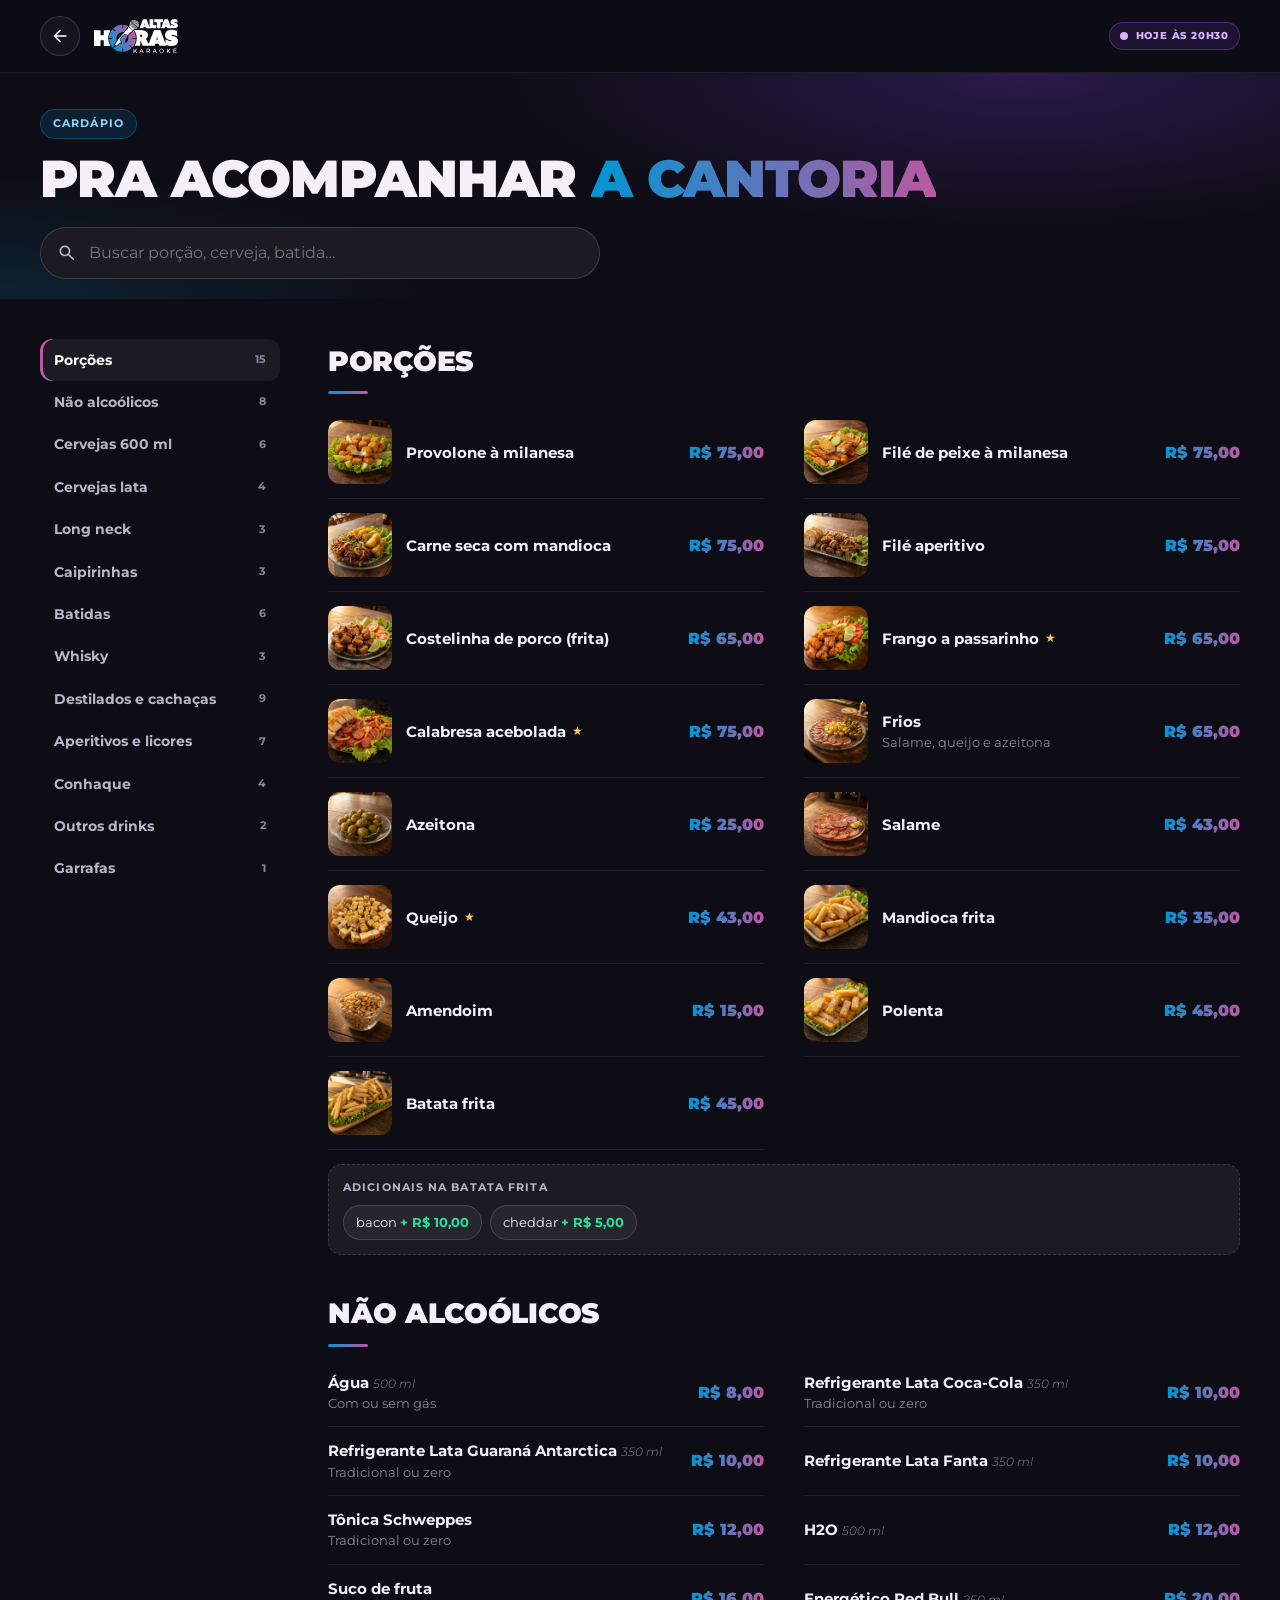
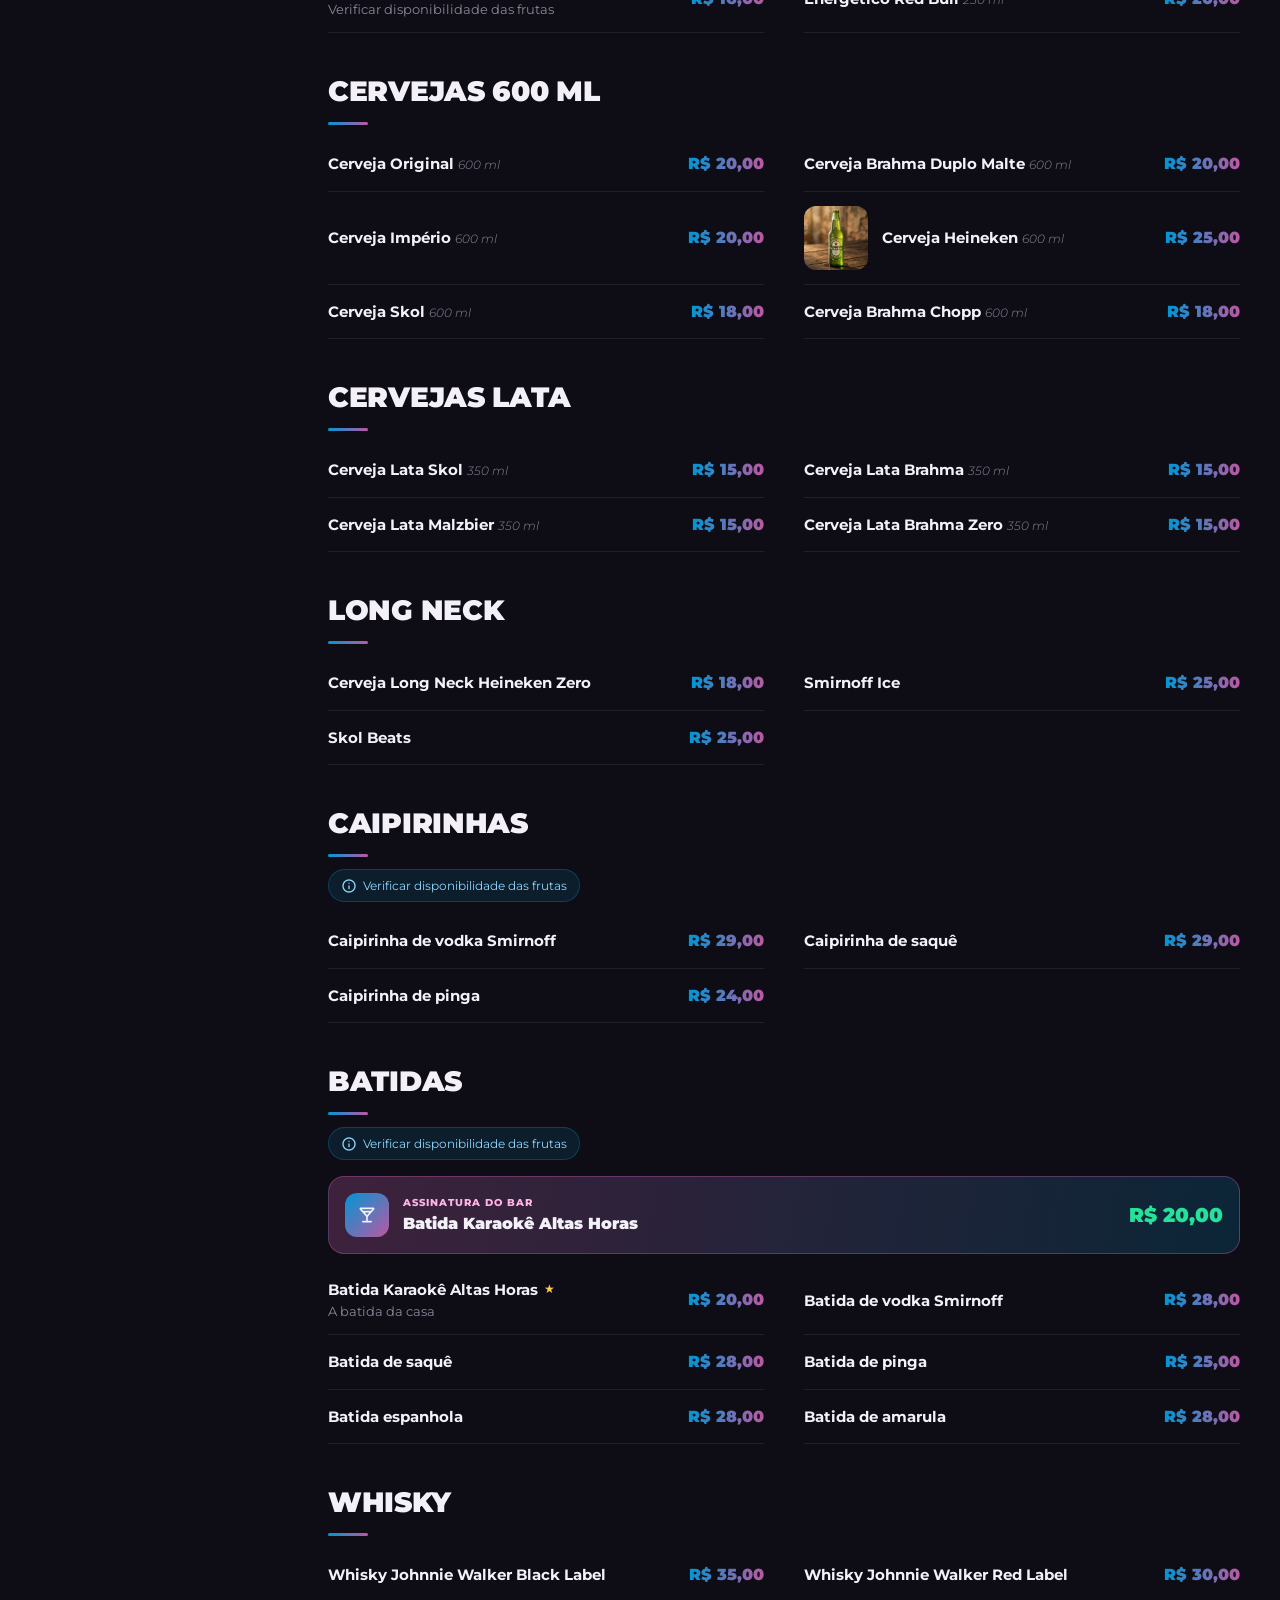
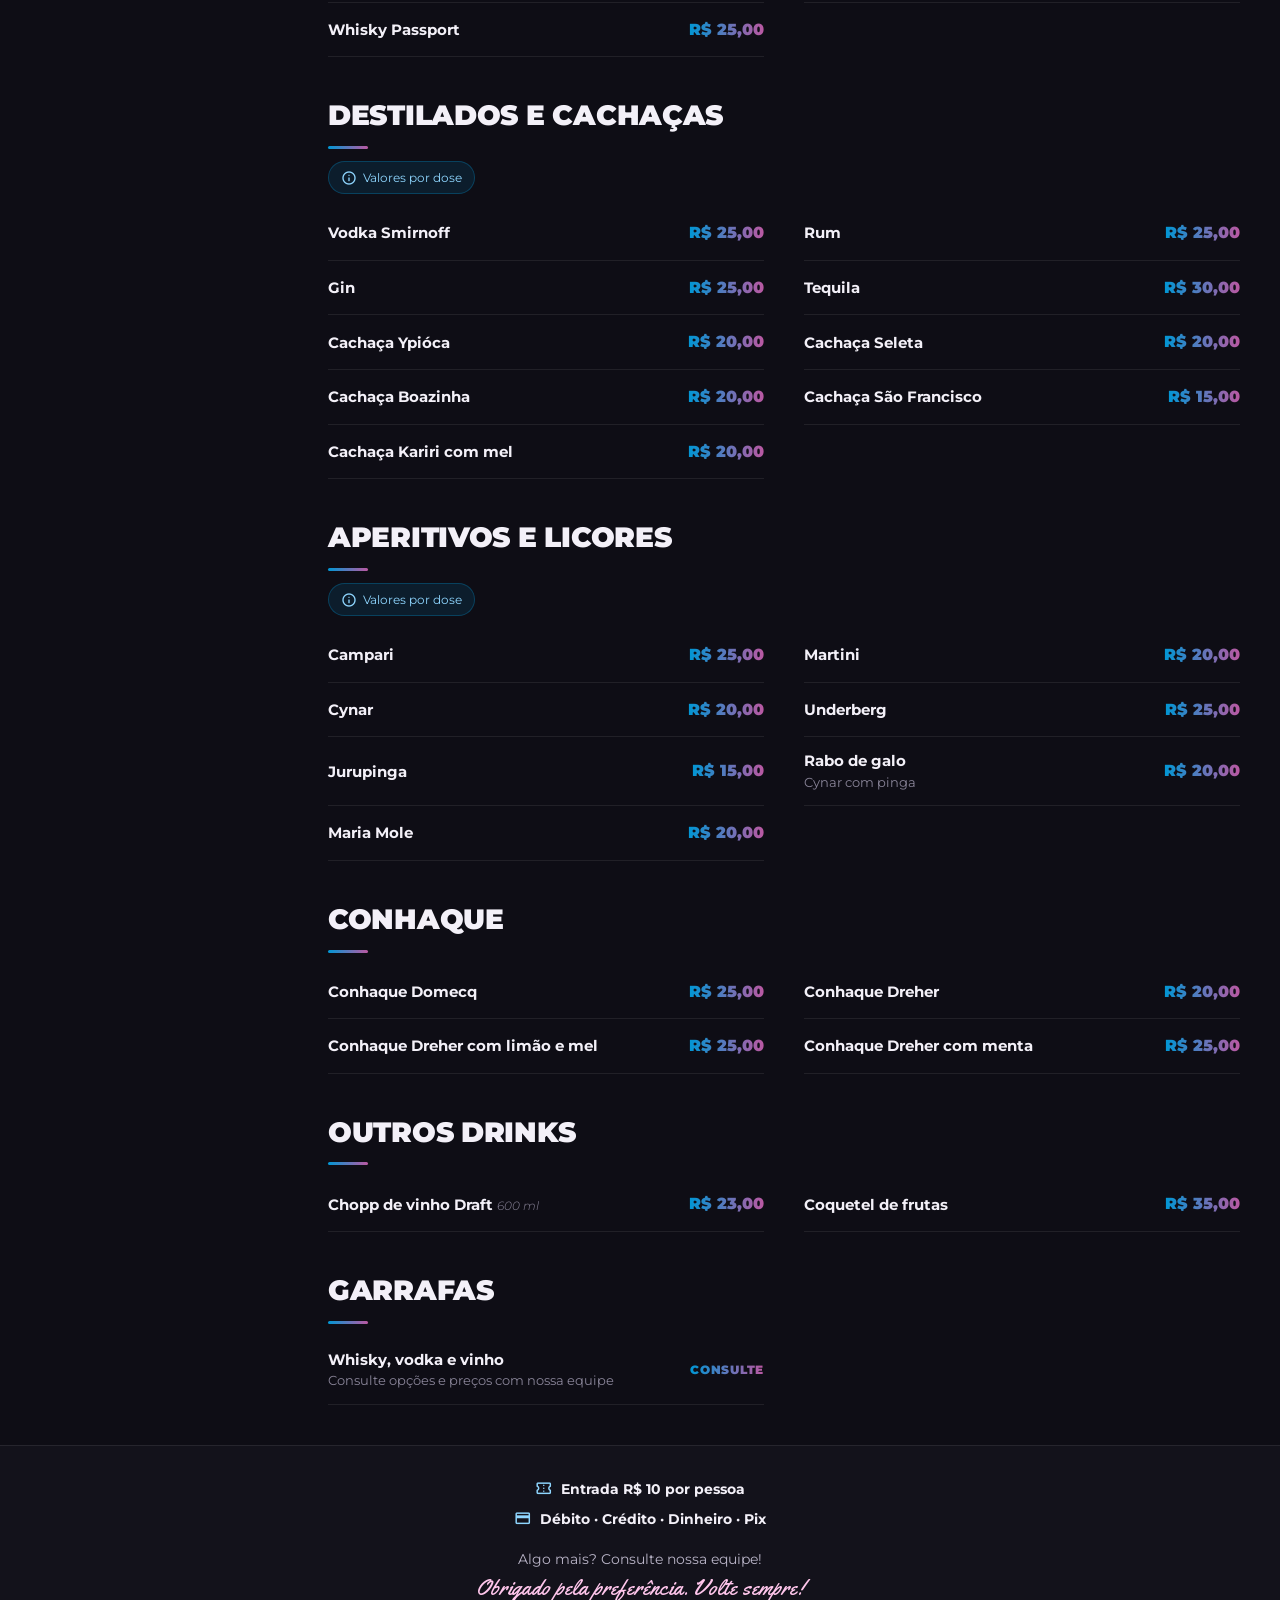
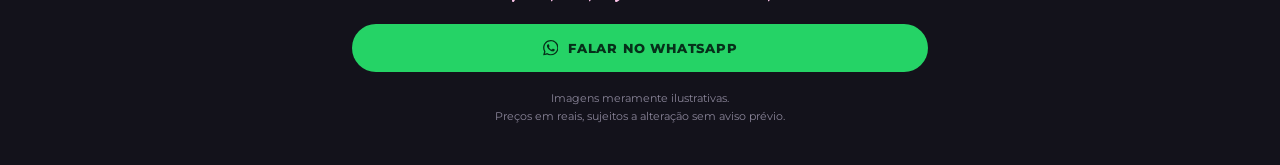
==== commit ebef957e: "Cardápio: volumes em destaque menor, refrigerantes por marca, Tônica Schweppes e aviso de dose Co-Au" ====
--- a/cardapio/index.html
+++ b/cardapio/index.html
@@ -19,10 +19,10 @@
 
   <link rel="preconnect" href="https://fonts.googleapis.com">
   <link rel="preconnect" href="https://fonts.gstatic.com" crossorigin>
-  <link rel="stylesheet" href="https://fonts.googleapis.com/css2?family=Montserrat:wght@400;500;600;700;800;900&family=Yellowtail&display=swap">
+  <link rel="stylesheet" href="https://fonts.googleapis.com/css2?family=Montserrat:ital,wght@0,400;0,500;0,600;0,700;0,800;0,900;1,300&family=Yellowtail&display=swap">
   <link rel="stylesheet" href="https://fonts.googleapis.com/css2?family=Material+Symbols+Rounded:opsz,wght,FILL,GRAD@20..48,400,0..1,0&icon_names=arrow_back,close,credit_card,info,local_bar,search,confirmation_number&display=block">
-  <link rel="stylesheet" href="../assets/css/style.css?v=202610161115">
-  <link rel="stylesheet" href="../assets/css/cardapio.css?v=202610161115">
+  <link rel="stylesheet" href="../assets/css/style.css?v=202610161135">
+  <link rel="stylesheet" href="../assets/css/cardapio.css?v=202610161135">
 </head>
 <body class="menu-page">
   <svg width="0" height="0" style="position:absolute" aria-hidden="true">
@@ -72,8 +72,8 @@
     </div>
   </footer>
 
-  <script src="../assets/js/status.js?v=202610161115"></script>
-  <script src="../data/cardapio.js?v=202610161115"></script>
-  <script src="../assets/js/cardapio.js?v=202610161115"></script>
+  <script src="../assets/js/status.js?v=202610161135"></script>
+  <script src="../data/cardapio.js?v=202610161135"></script>
+  <script src="../assets/js/cardapio.js?v=202610161135"></script>
 </body>
 </html>
--- a/assets/css/cardapio.css
+++ b/assets/css/cardapio.css
@@ -42,6 +42,7 @@
 .item__foto { width: 64px; height: 64px; flex: none; border-radius: 12px; object-fit: cover; }
 .item__txt { flex: 1; min-width: 0; }
 .item h3 { font-size: 15px; font-weight: 700; line-height: 1.3; }
+.item__vol { font-size: 12px; font-weight: 300; font-style: italic; color: var(--dim); white-space: nowrap; }
 .item p { font-size: 13px; color: var(--dim); margin-top: 2px; line-height: 1.4; }
 .item__preco { flex: none; font-weight: 900; font-size: 16px; background: var(--grad); -webkit-background-clip: text; background-clip: text; color: transparent; white-space: nowrap; }
 .item__preco--consulte { font-size: 12px; letter-spacing: .06em; text-transform: uppercase; }
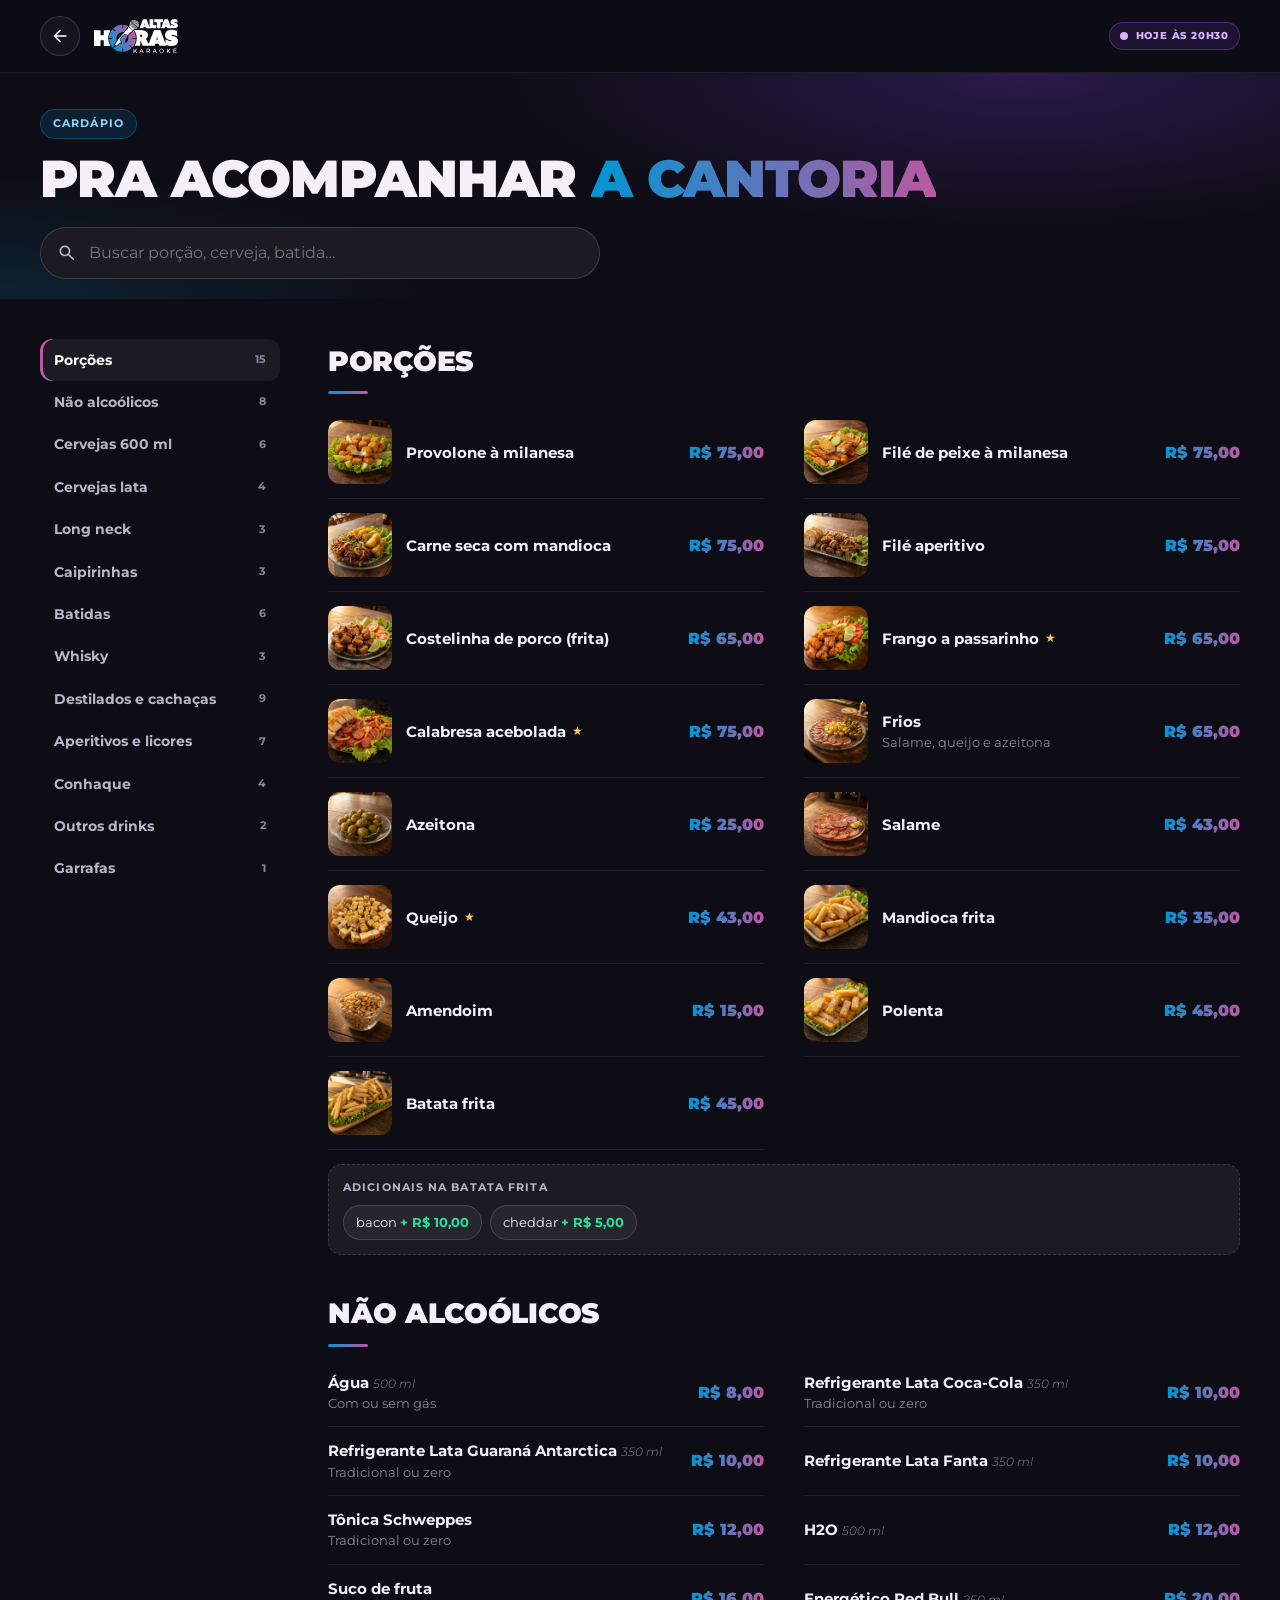
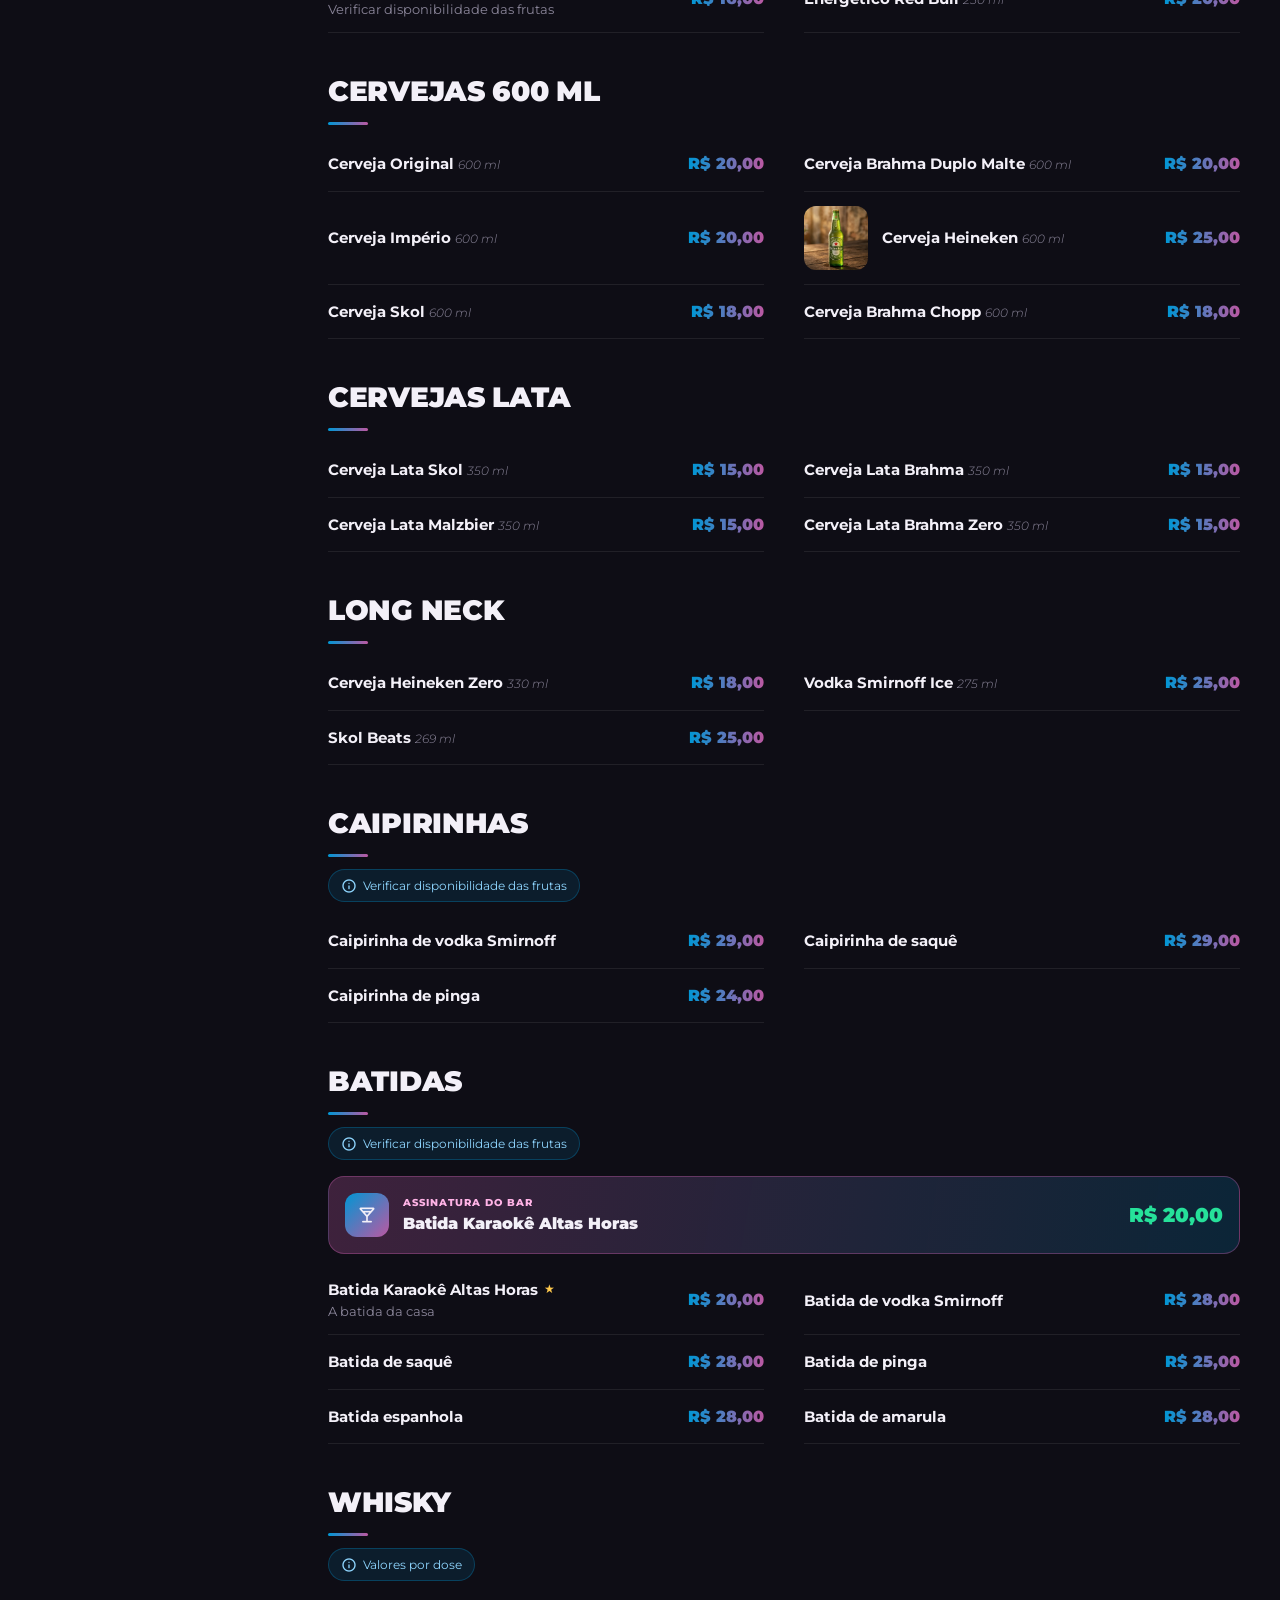
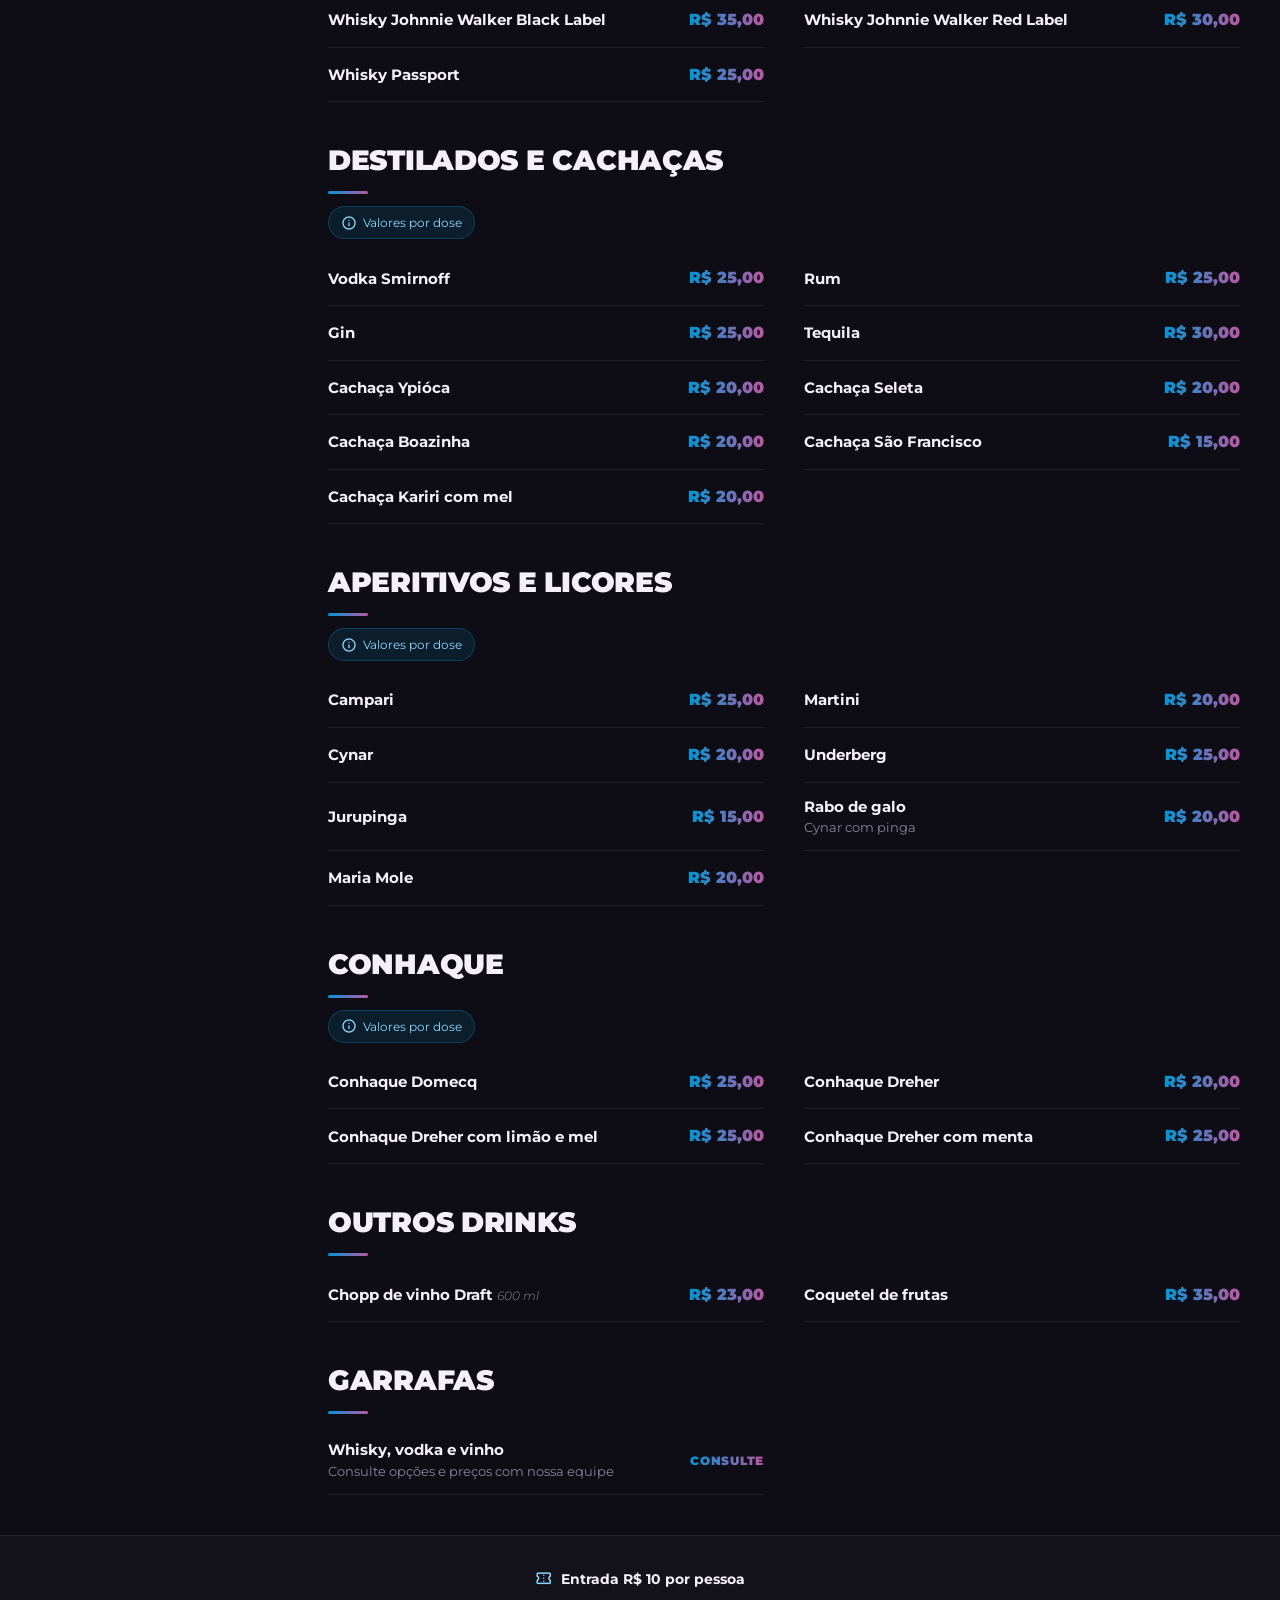
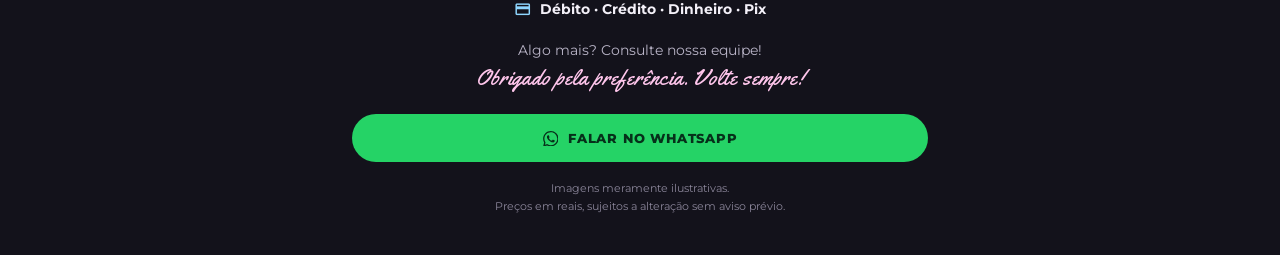
==== commit 835d16d0: "Cardápio: volumes das long neck e aviso de dose em Whisky e Conhaque Co-Authored-By: Claude Opus 5.5" ====
--- a/cardapio/index.html
+++ b/cardapio/index.html
@@ -21,8 +21,8 @@
   <link rel="preconnect" href="https://fonts.gstatic.com" crossorigin>
   <link rel="stylesheet" href="https://fonts.googleapis.com/css2?family=Montserrat:ital,wght@0,400;0,500;0,600;0,700;0,800;0,900;1,300&family=Yellowtail&display=swap">
   <link rel="stylesheet" href="https://fonts.googleapis.com/css2?family=Material+Symbols+Rounded:opsz,wght,FILL,GRAD@20..48,400,0..1,0&icon_names=arrow_back,close,credit_card,info,local_bar,search,confirmation_number&display=block">
-  <link rel="stylesheet" href="../assets/css/style.css?v=202610161135">
-  <link rel="stylesheet" href="../assets/css/cardapio.css?v=202610161135">
+  <link rel="stylesheet" href="../assets/css/style.css?v=202610161139">
+  <link rel="stylesheet" href="../assets/css/cardapio.css?v=202610161139">
 </head>
 <body class="menu-page">
   <svg width="0" height="0" style="position:absolute" aria-hidden="true">
@@ -72,8 +72,8 @@
     </div>
   </footer>
 
-  <script src="../assets/js/status.js?v=202610161135"></script>
-  <script src="../data/cardapio.js?v=202610161135"></script>
-  <script src="../assets/js/cardapio.js?v=202610161135"></script>
+  <script src="../assets/js/status.js?v=202610161139"></script>
+  <script src="../data/cardapio.js?v=202610161139"></script>
+  <script src="../assets/js/cardapio.js?v=202610161139"></script>
 </body>
 </html>
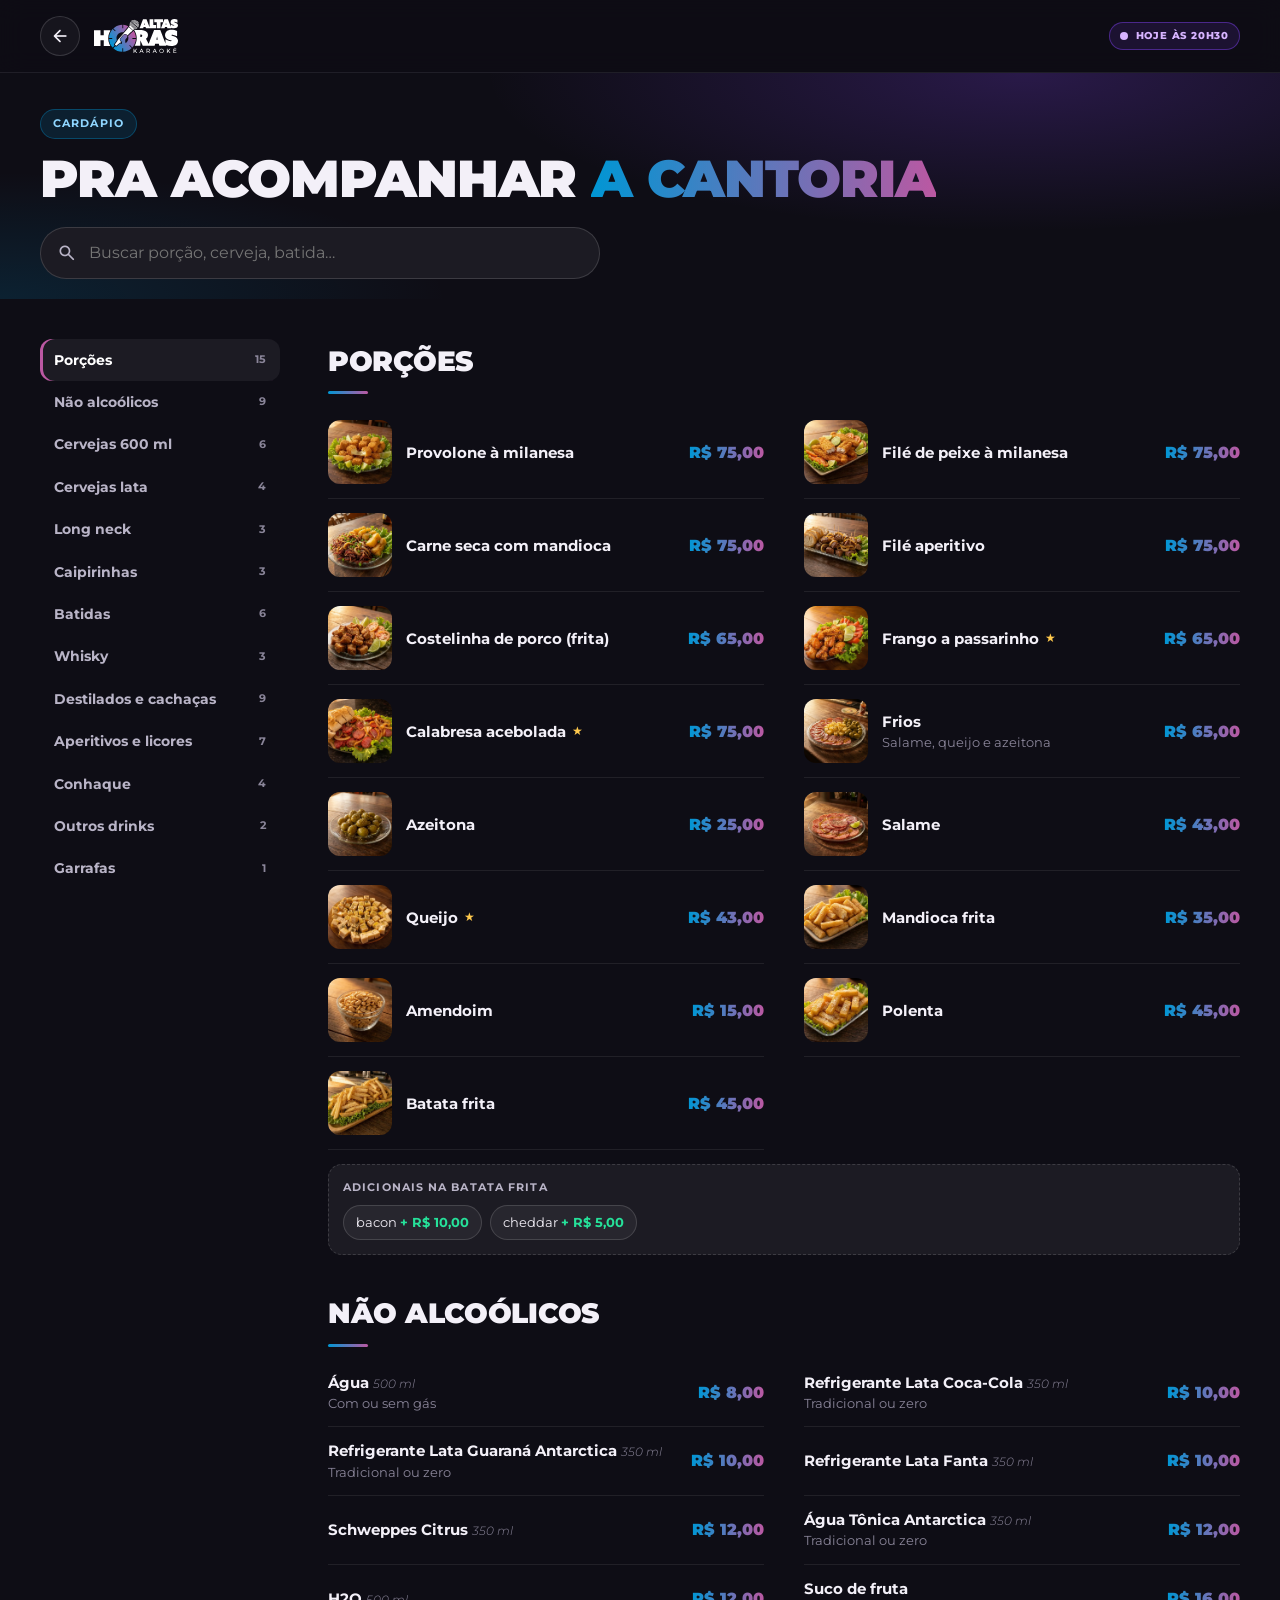
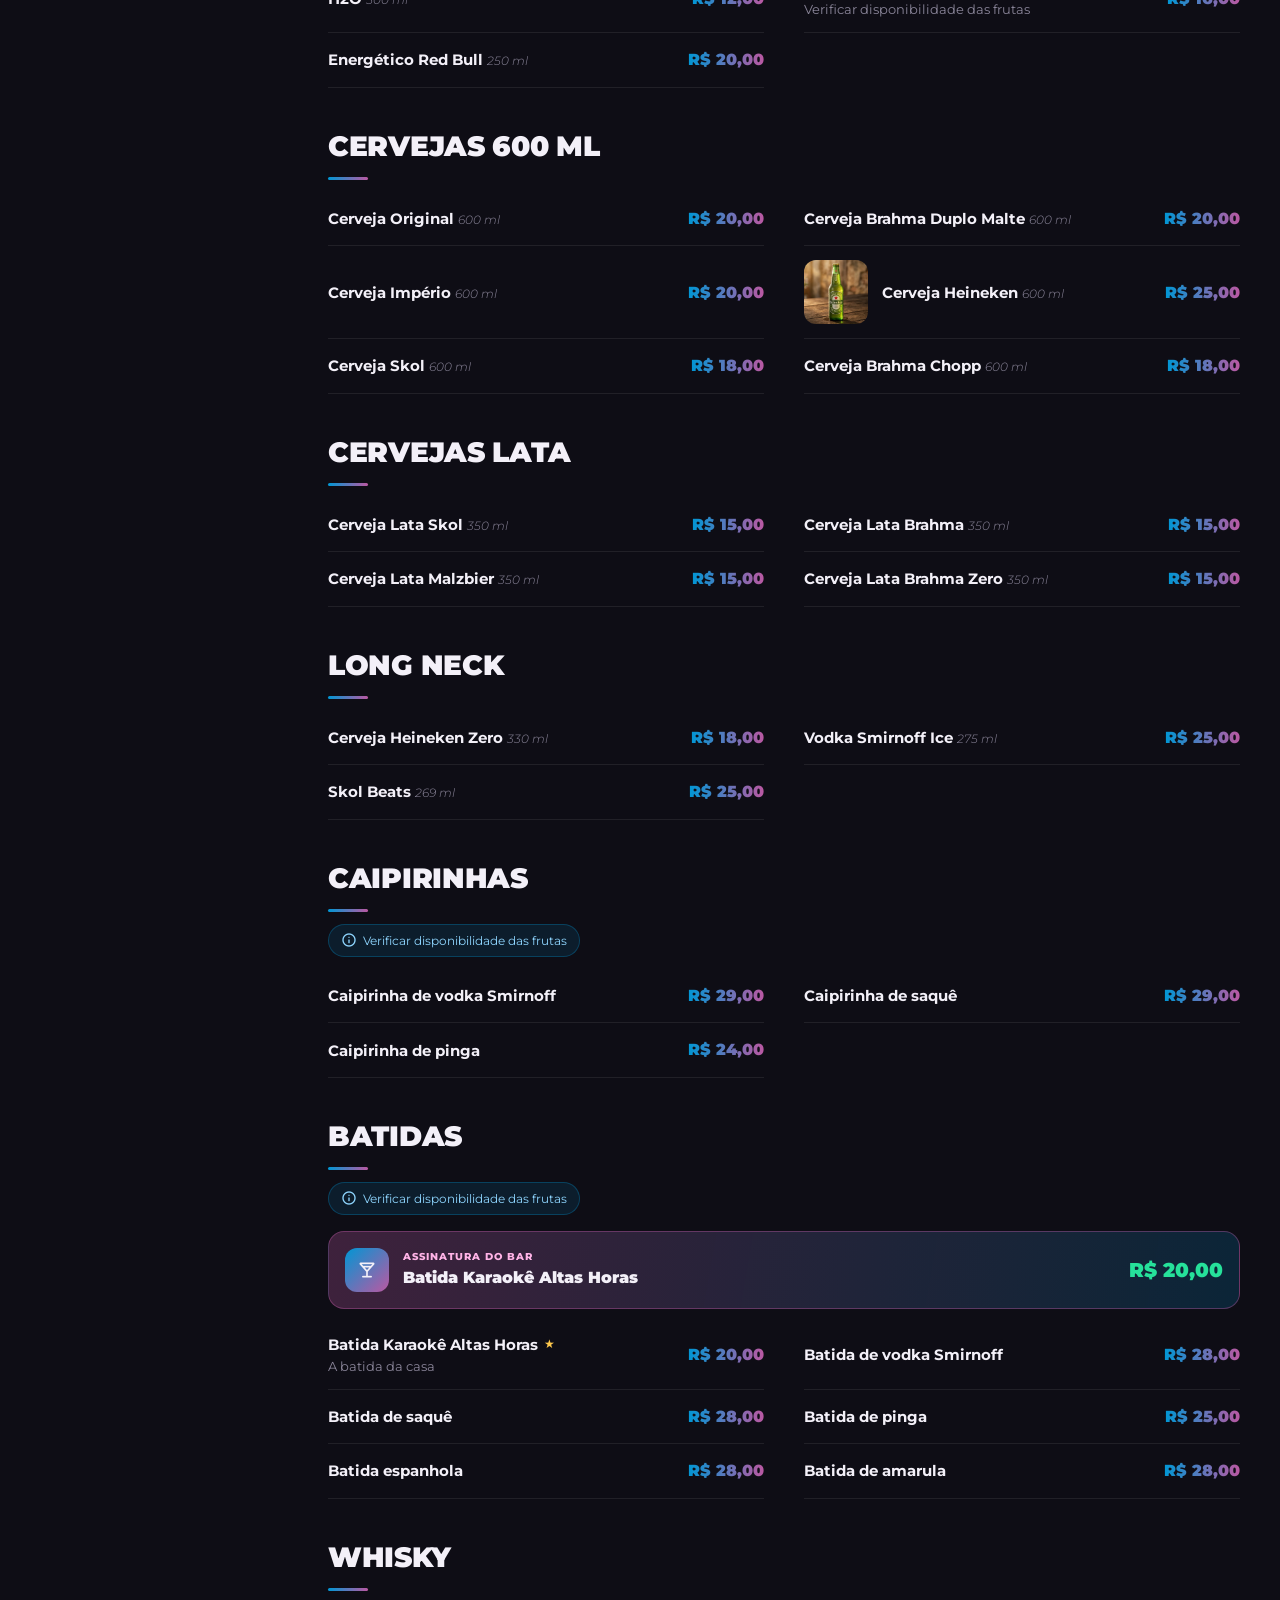
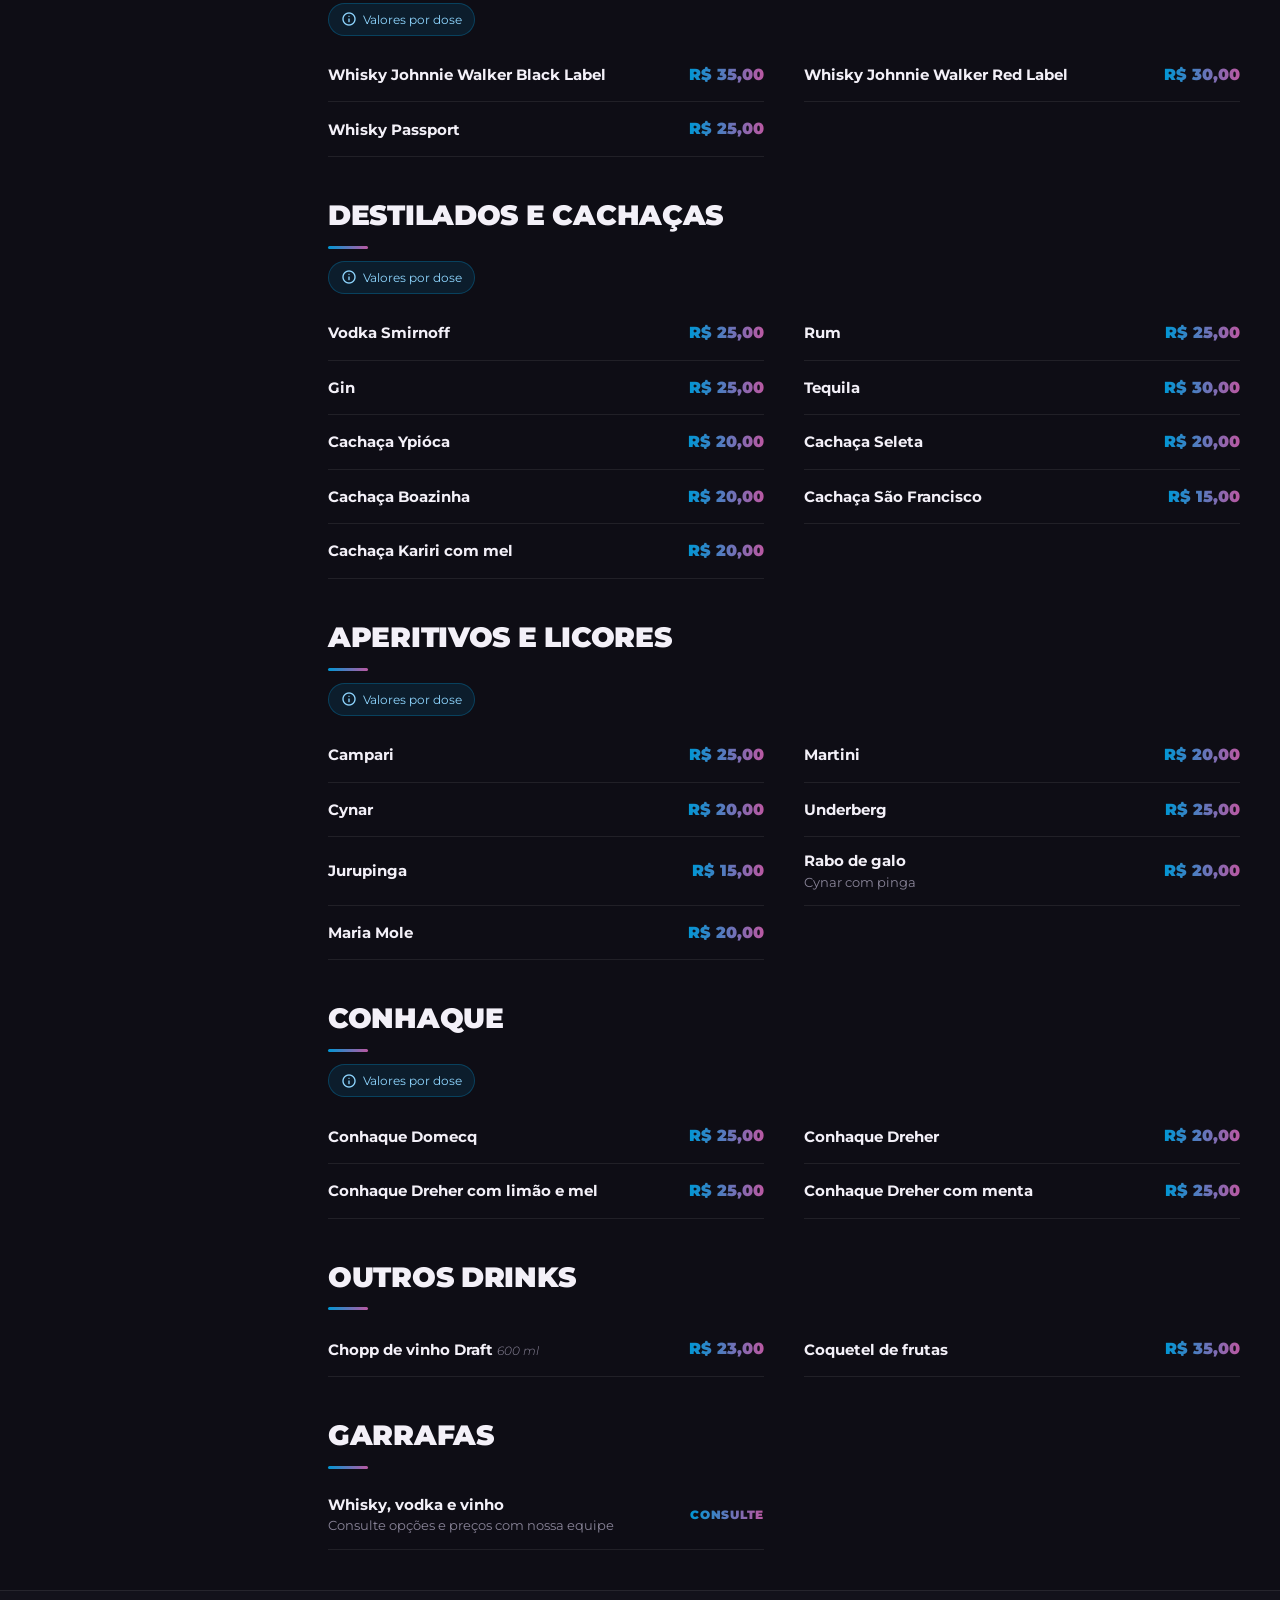
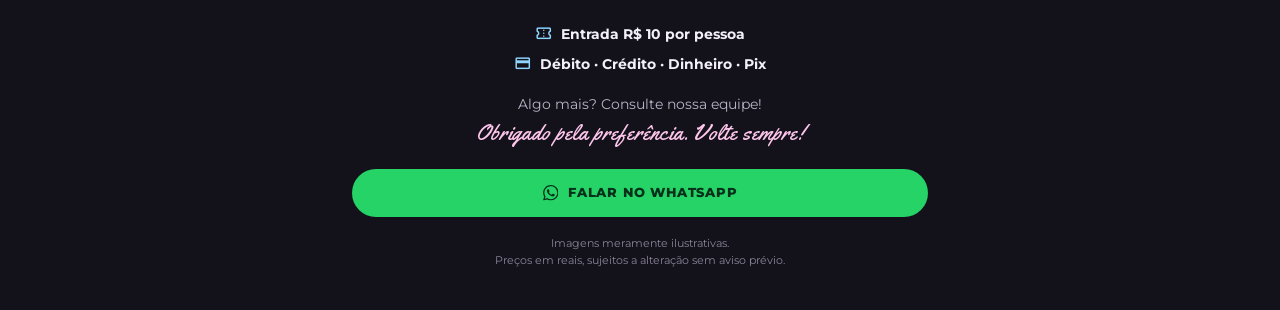
==== commit e64853c9: "Cardápio: Schweppes Citrus e Água Tônica Antarctica Co-Authored-By: Claude Opus 5.5 <noreply@anthrop" ====
--- a/cardapio/index.html
+++ b/cardapio/index.html
@@ -21,8 +21,8 @@
   <link rel="preconnect" href="https://fonts.gstatic.com" crossorigin>
   <link rel="stylesheet" href="https://fonts.googleapis.com/css2?family=Montserrat:ital,wght@0,400;0,500;0,600;0,700;0,800;0,900;1,300&family=Yellowtail&display=swap">
   <link rel="stylesheet" href="https://fonts.googleapis.com/css2?family=Material+Symbols+Rounded:opsz,wght,FILL,GRAD@20..48,400,0..1,0&icon_names=arrow_back,close,credit_card,info,local_bar,search,confirmation_number&display=block">
-  <link rel="stylesheet" href="../assets/css/style.css?v=202610161139">
-  <link rel="stylesheet" href="../assets/css/cardapio.css?v=202610161139">
+  <link rel="stylesheet" href="../assets/css/style.css?v=202610161142">
+  <link rel="stylesheet" href="../assets/css/cardapio.css?v=202610161142">
 </head>
 <body class="menu-page">
   <svg width="0" height="0" style="position:absolute" aria-hidden="true">
@@ -72,8 +72,8 @@
     </div>
   </footer>
 
-  <script src="../assets/js/status.js?v=202610161139"></script>
-  <script src="../data/cardapio.js?v=202610161139"></script>
-  <script src="../assets/js/cardapio.js?v=202610161139"></script>
+  <script src="../assets/js/status.js?v=202610161142"></script>
+  <script src="../data/cardapio.js?v=202610161142"></script>
+  <script src="../assets/js/cardapio.js?v=202610161142"></script>
 </body>
 </html>
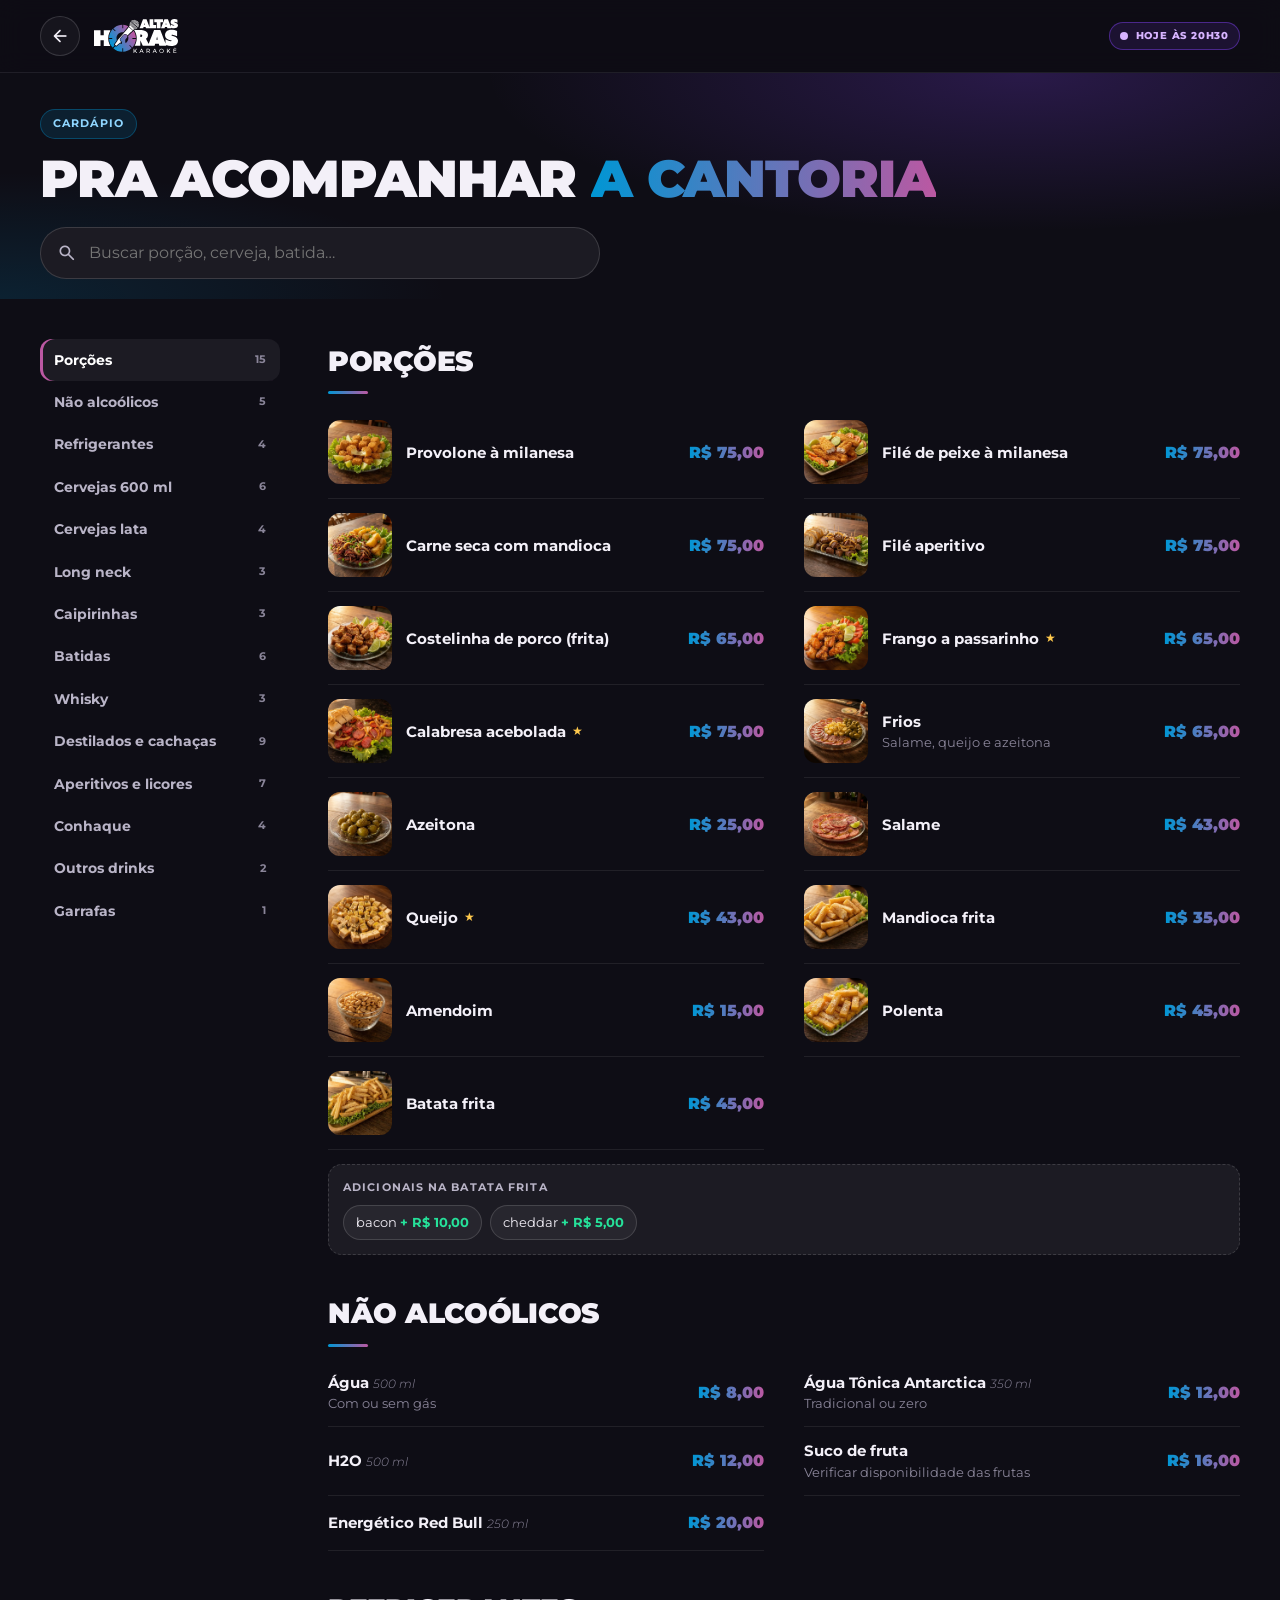
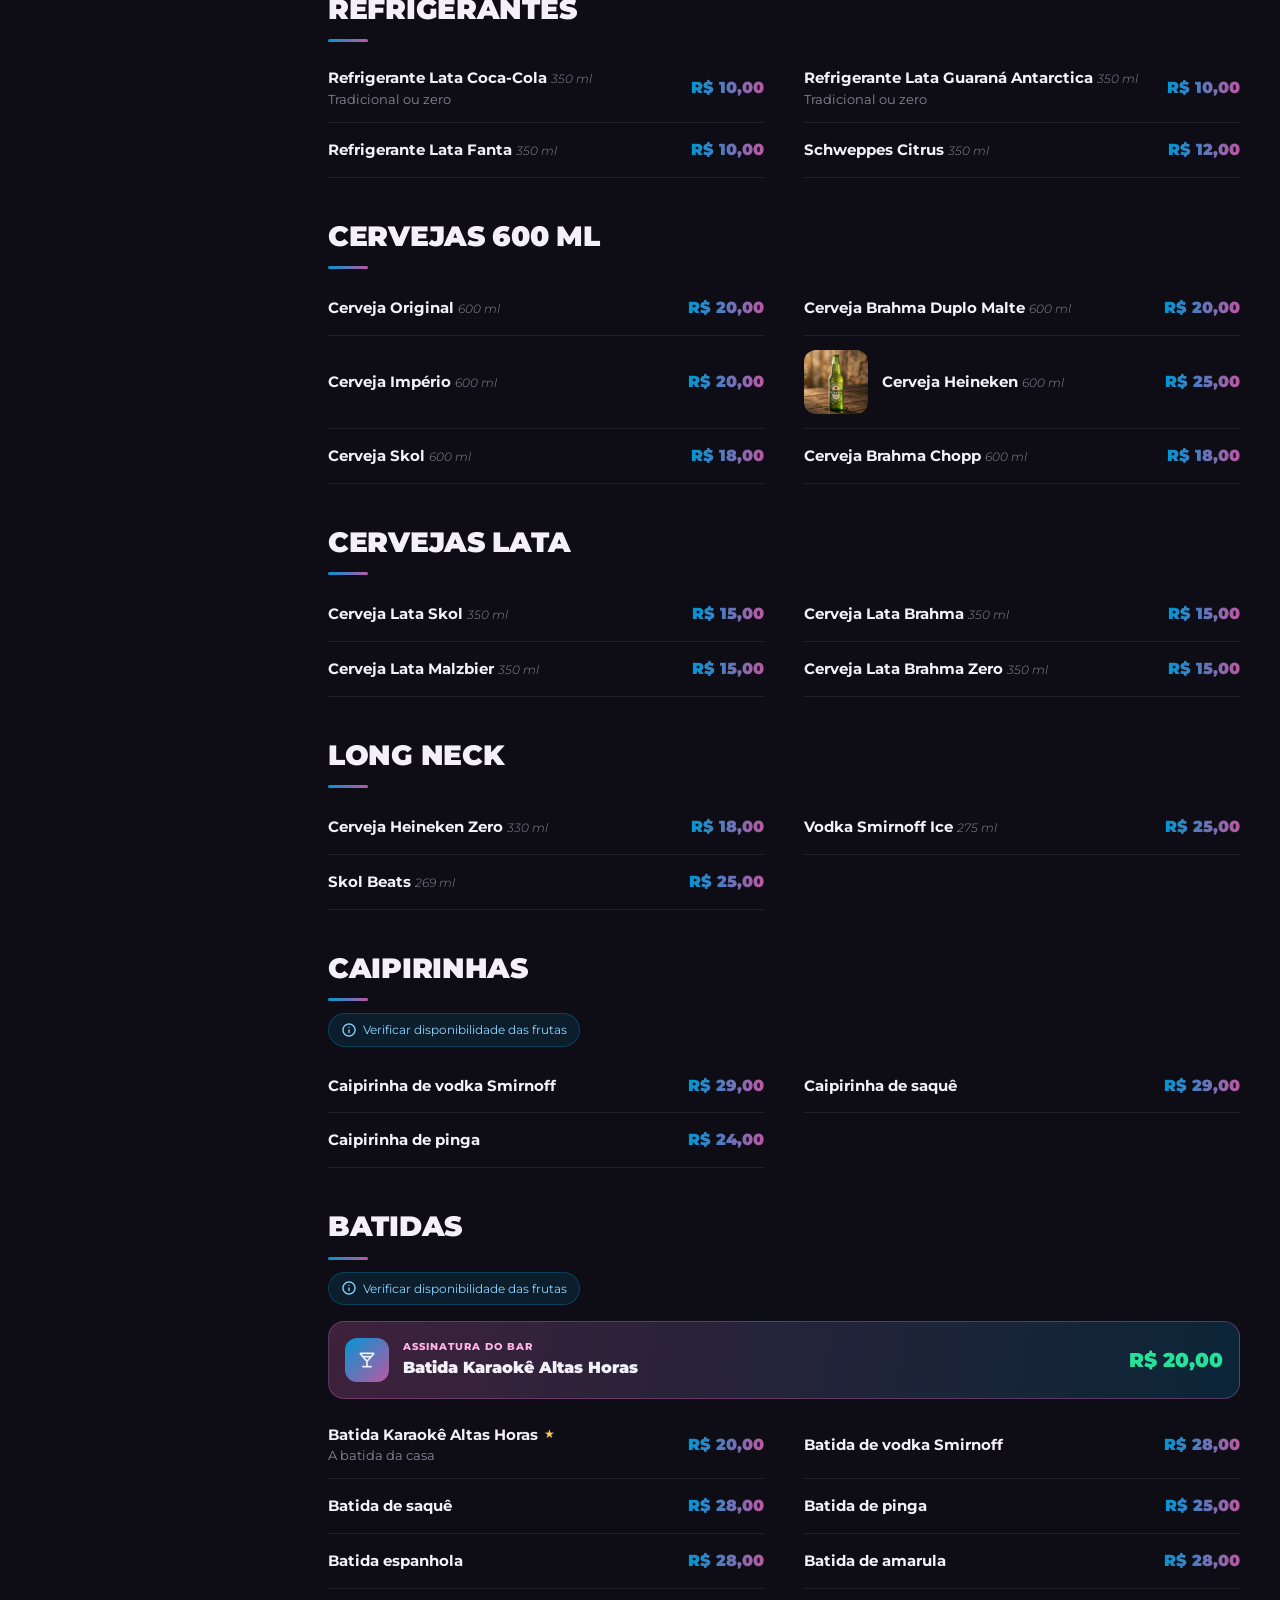
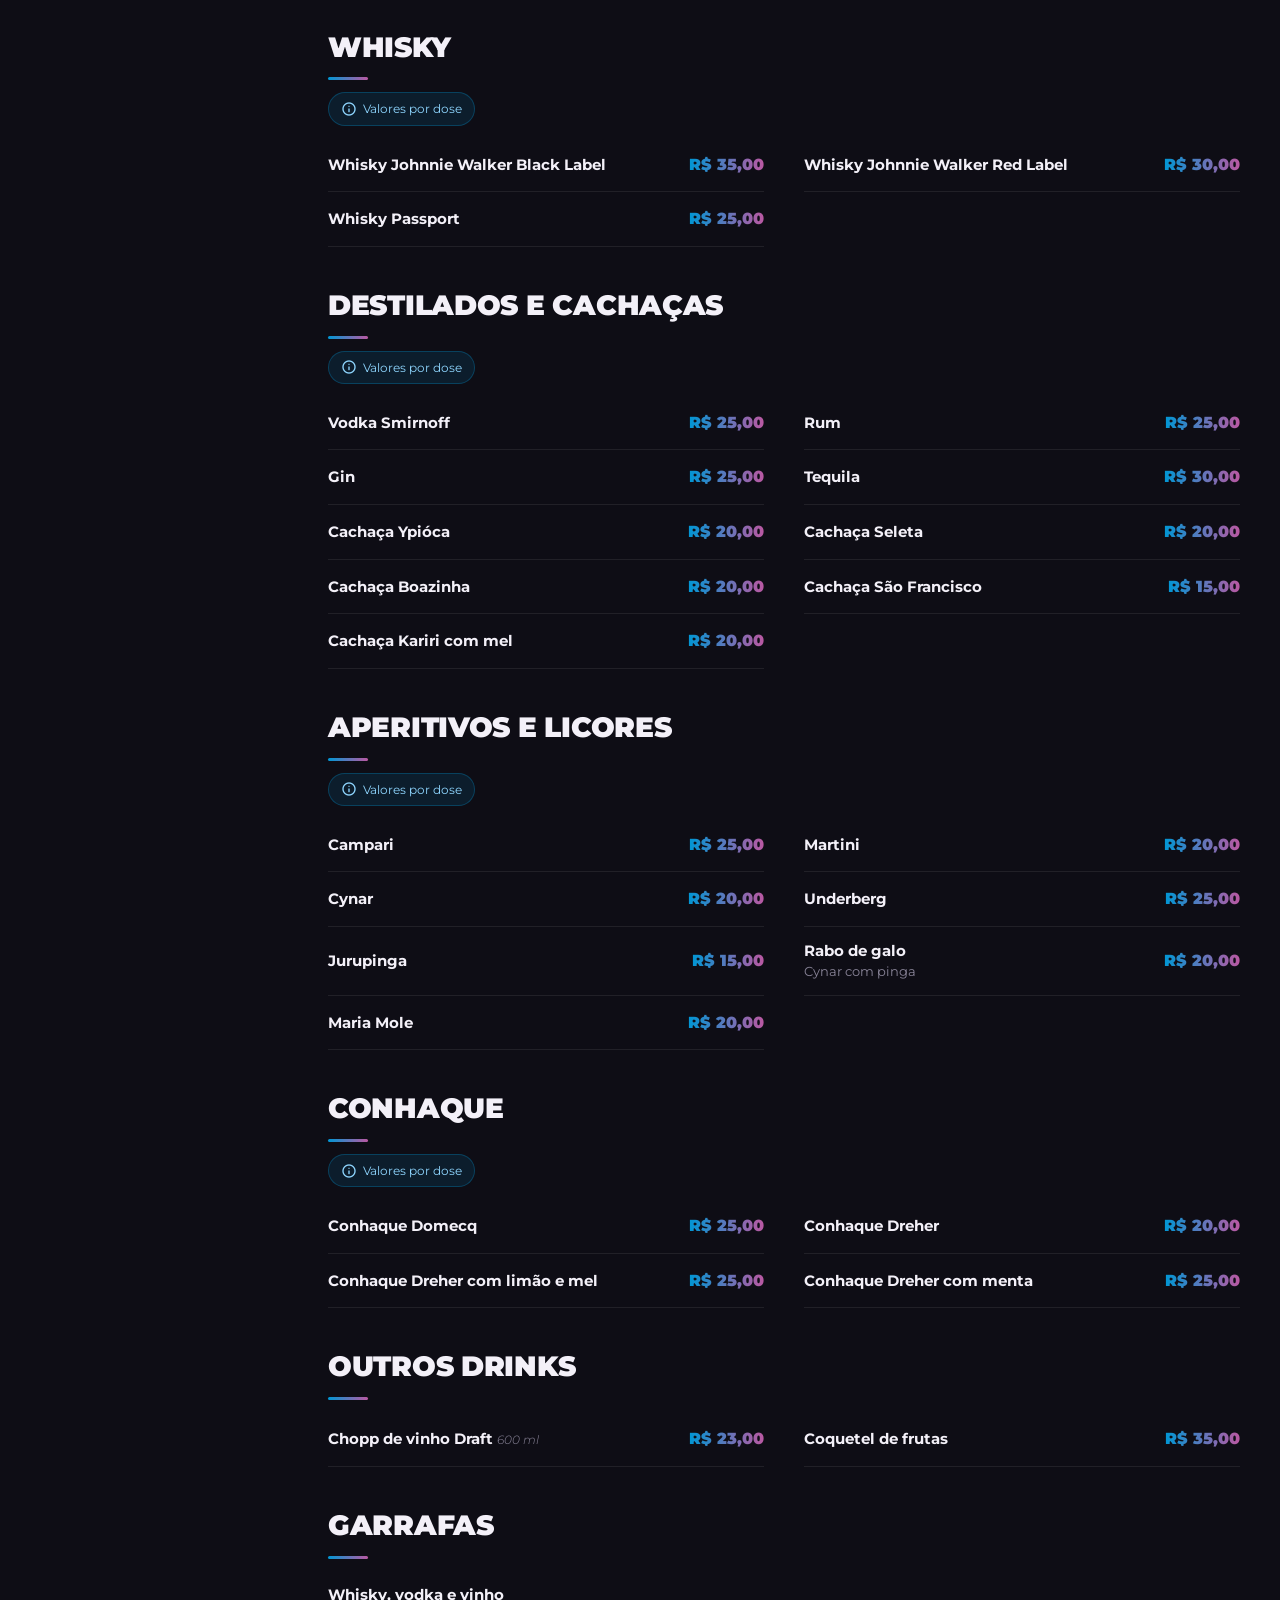
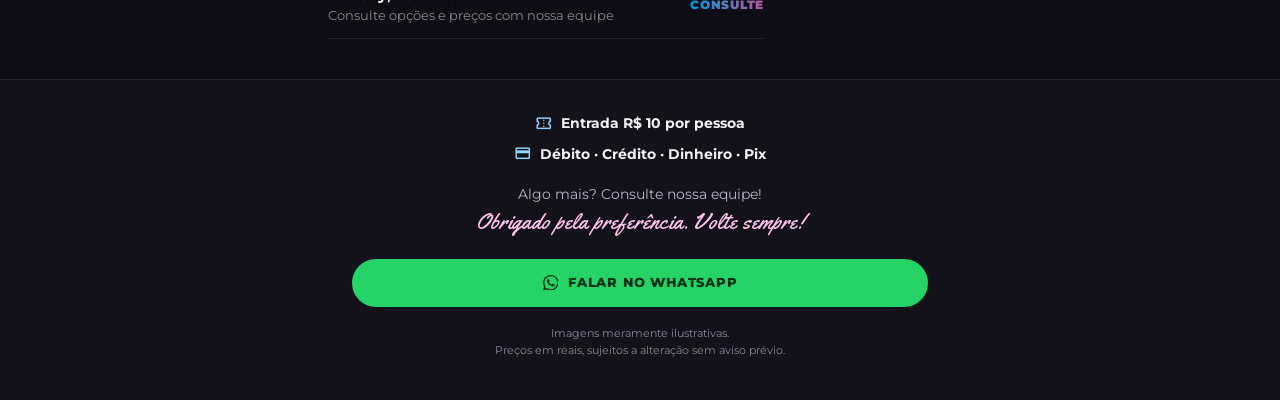
==== commit ba41815a: "Cardápio: nova categoria Refrigerantes Co-Authored-By: Claude Opus 5.5 <noreply@anthropic.com>" ====
--- a/cardapio/index.html
+++ b/cardapio/index.html
@@ -21,8 +21,8 @@
   <link rel="preconnect" href="https://fonts.gstatic.com" crossorigin>
   <link rel="stylesheet" href="https://fonts.googleapis.com/css2?family=Montserrat:ital,wght@0,400;0,500;0,600;0,700;0,800;0,900;1,300&family=Yellowtail&display=swap">
   <link rel="stylesheet" href="https://fonts.googleapis.com/css2?family=Material+Symbols+Rounded:opsz,wght,FILL,GRAD@20..48,400,0..1,0&icon_names=arrow_back,close,credit_card,info,local_bar,search,confirmation_number&display=block">
-  <link rel="stylesheet" href="../assets/css/style.css?v=202610161142">
-  <link rel="stylesheet" href="../assets/css/cardapio.css?v=202610161142">
+  <link rel="stylesheet" href="../assets/css/style.css?v=202610161146">
+  <link rel="stylesheet" href="../assets/css/cardapio.css?v=202610161146">
 </head>
 <body class="menu-page">
   <svg width="0" height="0" style="position:absolute" aria-hidden="true">
@@ -72,8 +72,8 @@
     </div>
   </footer>
 
-  <script src="../assets/js/status.js?v=202610161142"></script>
-  <script src="../data/cardapio.js?v=202610161142"></script>
-  <script src="../assets/js/cardapio.js?v=202610161142"></script>
+  <script src="../assets/js/status.js?v=202610161146"></script>
+  <script src="../data/cardapio.js?v=202610161146"></script>
+  <script src="../assets/js/cardapio.js?v=202610161146"></script>
 </body>
 </html>
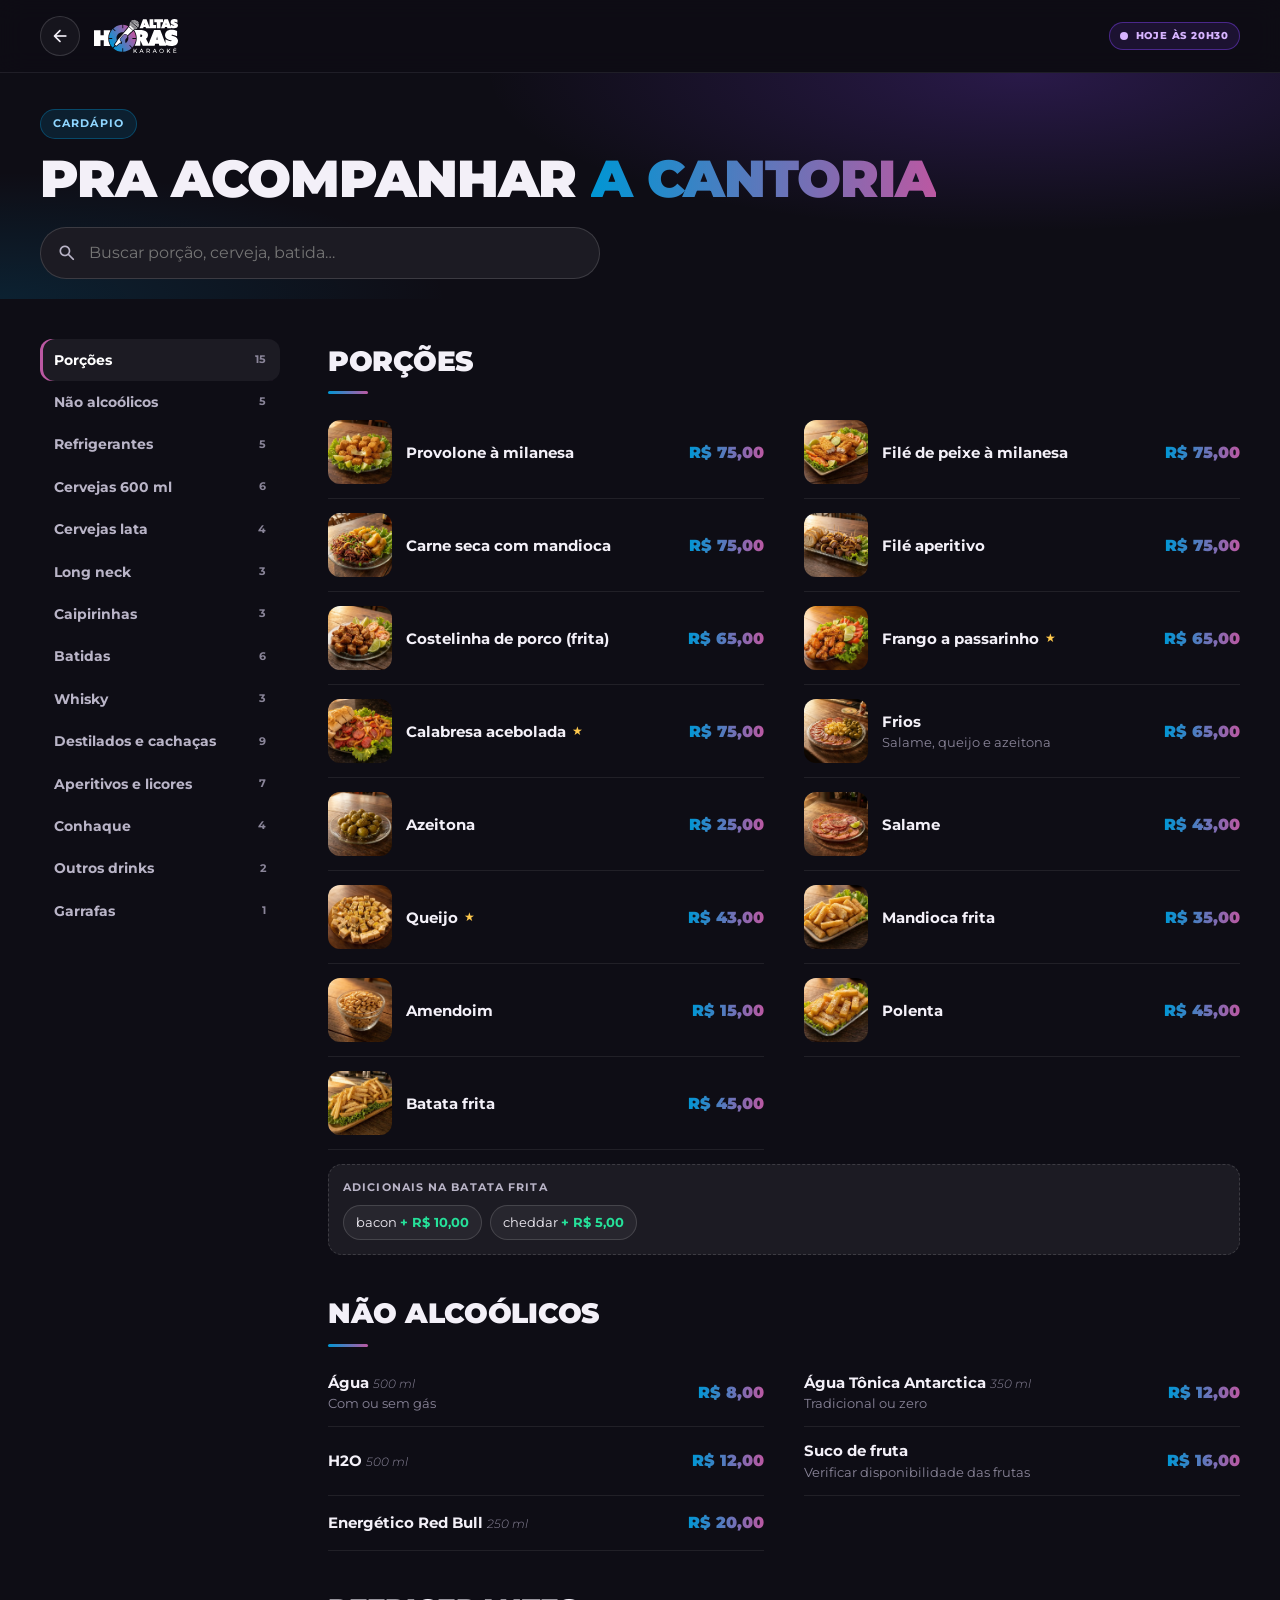
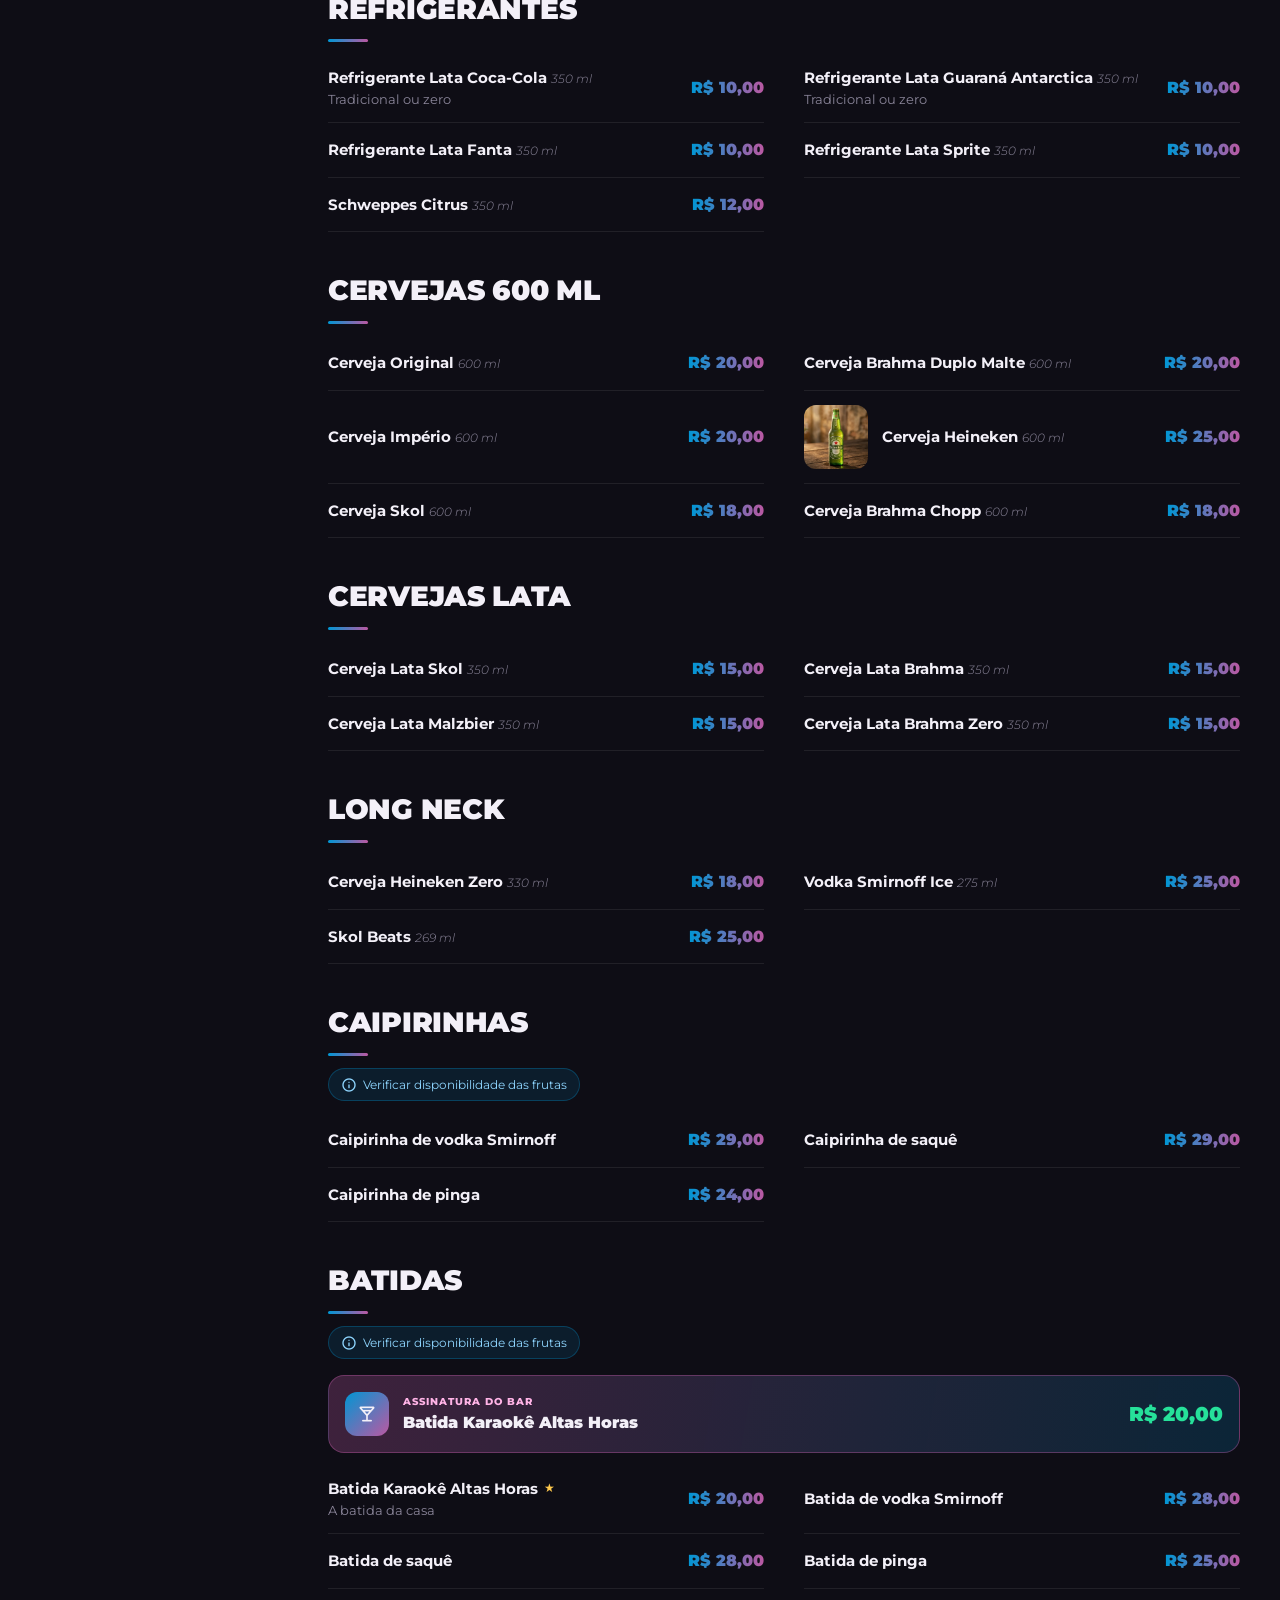
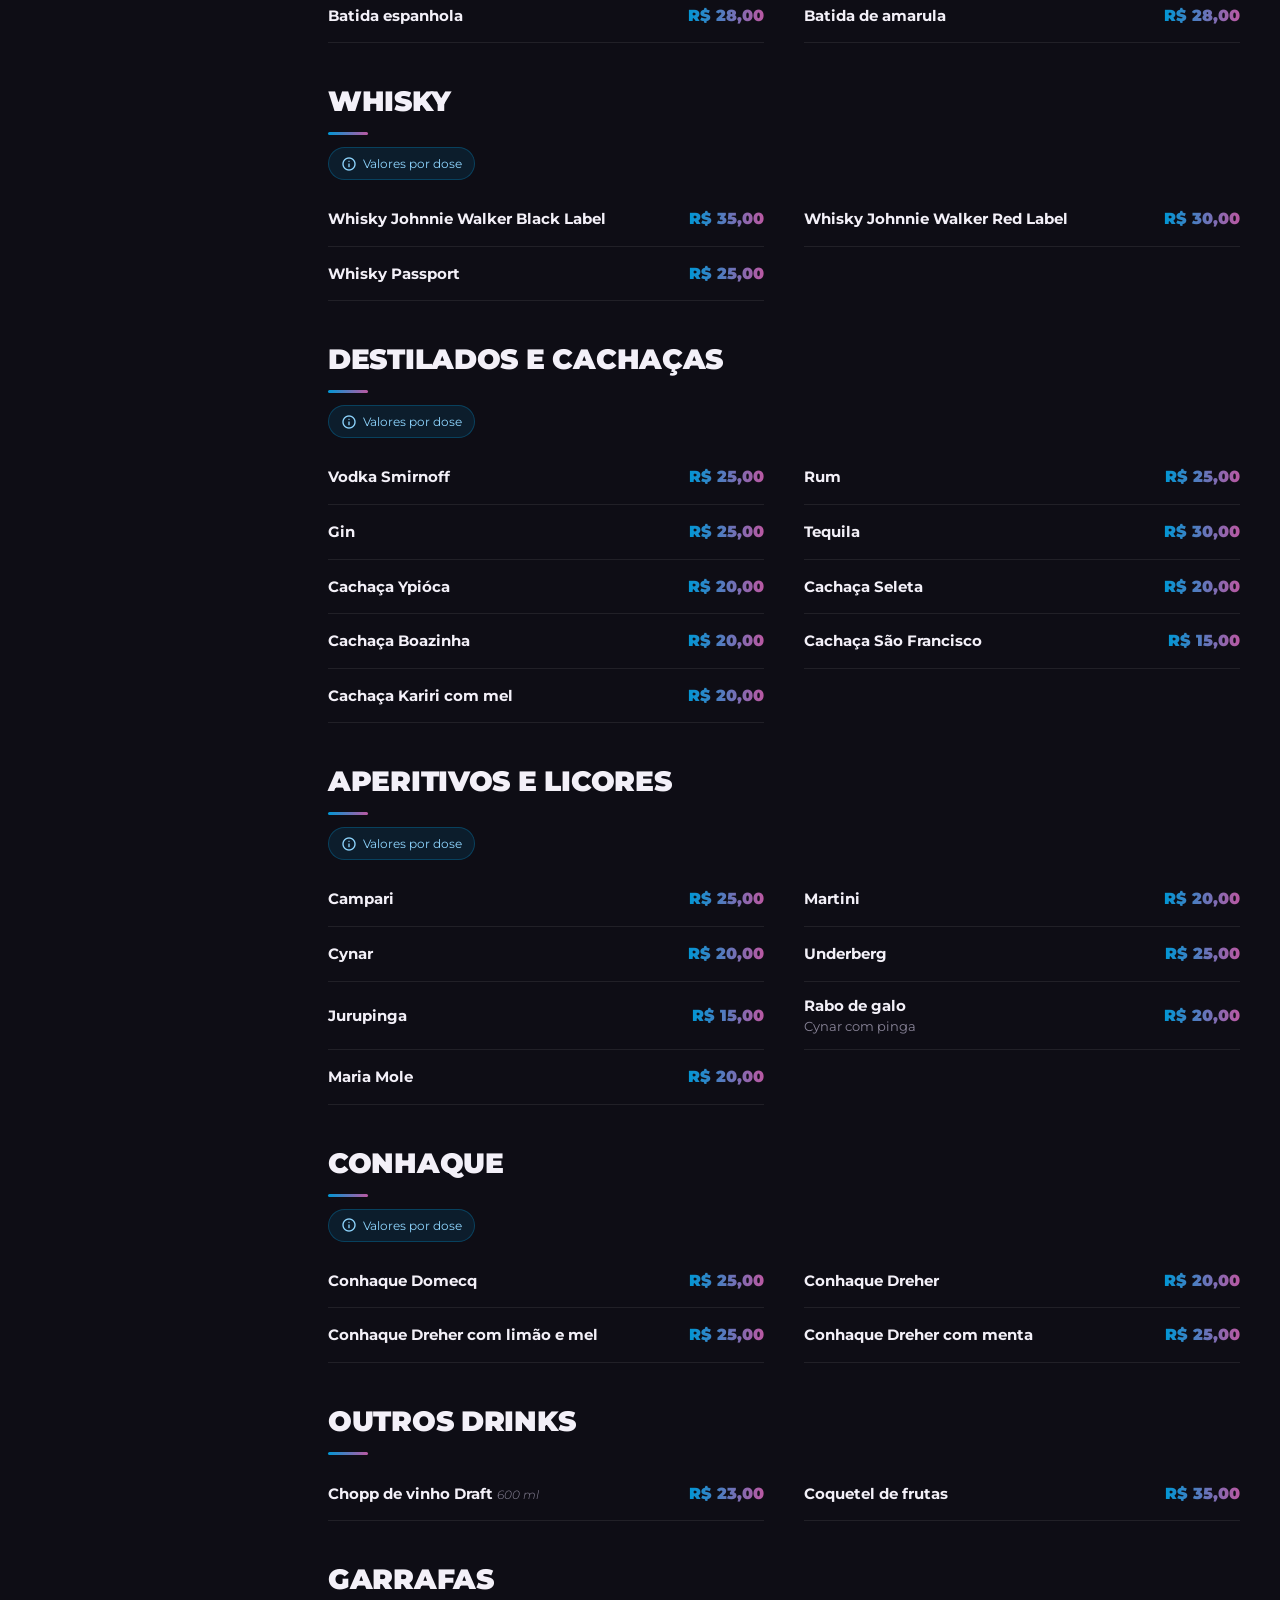
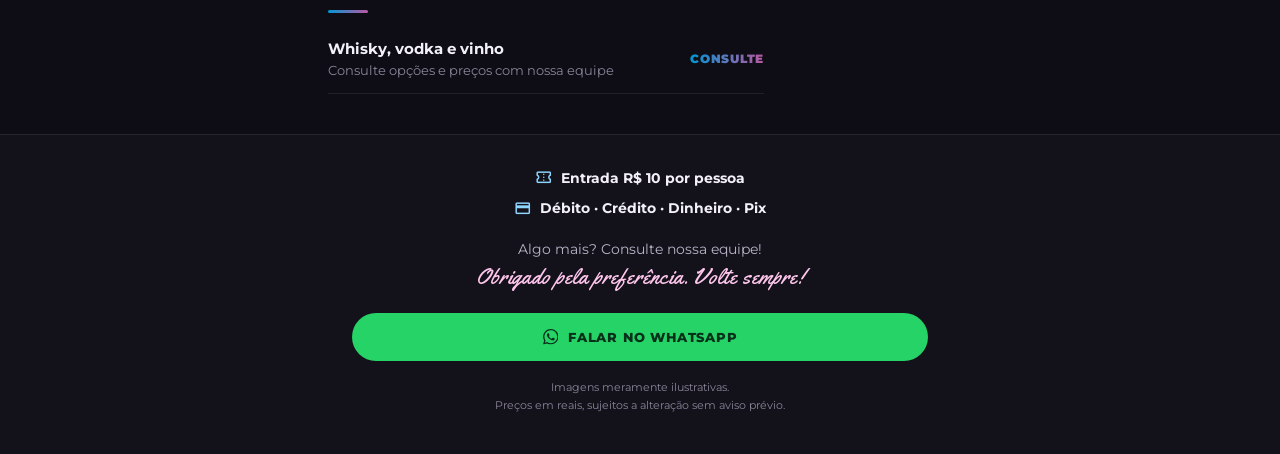
==== commit 256b5f12: "Cardápio: Sprite nos refrigerantes Co-Authored-By: Claude Opus 5.5 <noreply@anthropic.com>" ====
--- a/cardapio/index.html
+++ b/cardapio/index.html
@@ -21,8 +21,8 @@
   <link rel="preconnect" href="https://fonts.gstatic.com" crossorigin>
   <link rel="stylesheet" href="https://fonts.googleapis.com/css2?family=Montserrat:ital,wght@0,400;0,500;0,600;0,700;0,800;0,900;1,300&family=Yellowtail&display=swap">
   <link rel="stylesheet" href="https://fonts.googleapis.com/css2?family=Material+Symbols+Rounded:opsz,wght,FILL,GRAD@20..48,400,0..1,0&icon_names=arrow_back,close,credit_card,info,local_bar,search,confirmation_number&display=block">
-  <link rel="stylesheet" href="../assets/css/style.css?v=202610161146">
-  <link rel="stylesheet" href="../assets/css/cardapio.css?v=202610161146">
+  <link rel="stylesheet" href="../assets/css/style.css?v=202610161147">
+  <link rel="stylesheet" href="../assets/css/cardapio.css?v=202610161147">
 </head>
 <body class="menu-page">
   <svg width="0" height="0" style="position:absolute" aria-hidden="true">
@@ -72,8 +72,8 @@
     </div>
   </footer>
 
-  <script src="../assets/js/status.js?v=202610161146"></script>
-  <script src="../data/cardapio.js?v=202610161146"></script>
-  <script src="../assets/js/cardapio.js?v=202610161146"></script>
+  <script src="../assets/js/status.js?v=202610161147"></script>
+  <script src="../data/cardapio.js?v=202610161147"></script>
+  <script src="../assets/js/cardapio.js?v=202610161147"></script>
 </body>
 </html>
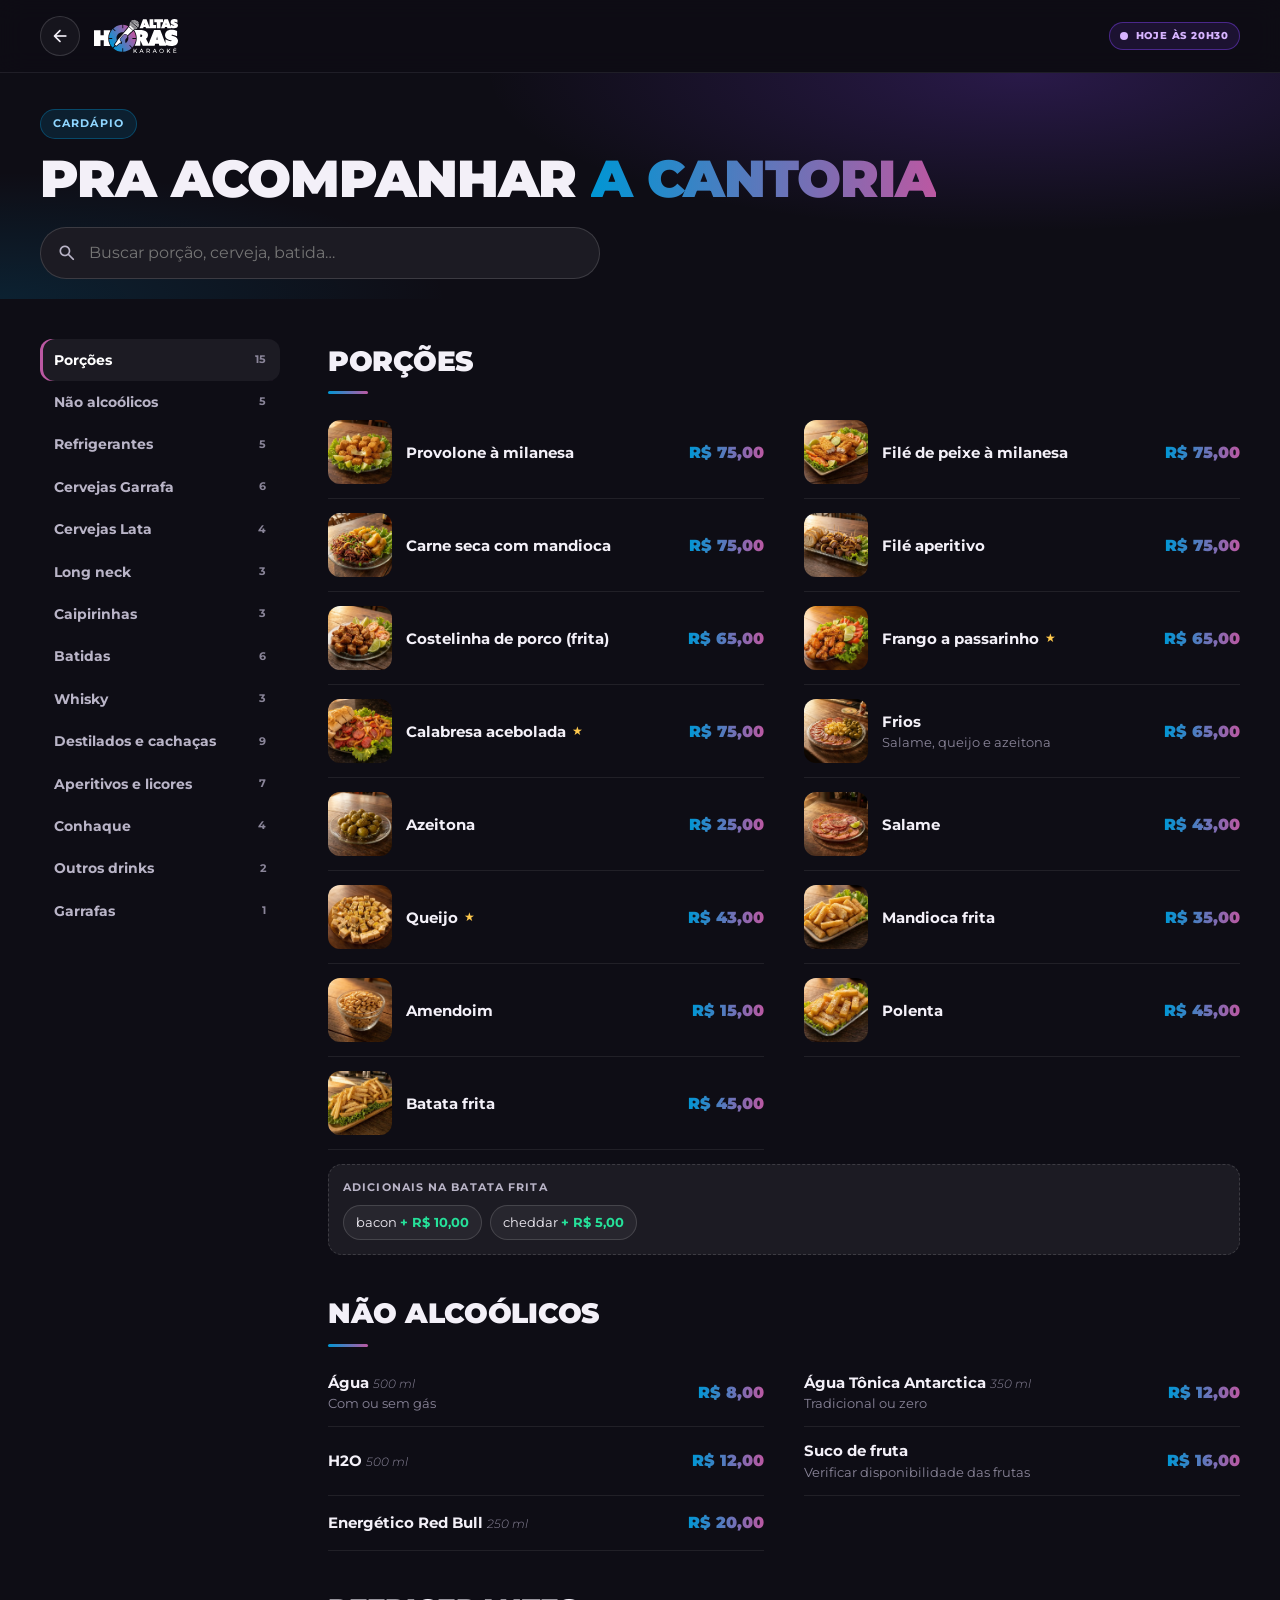
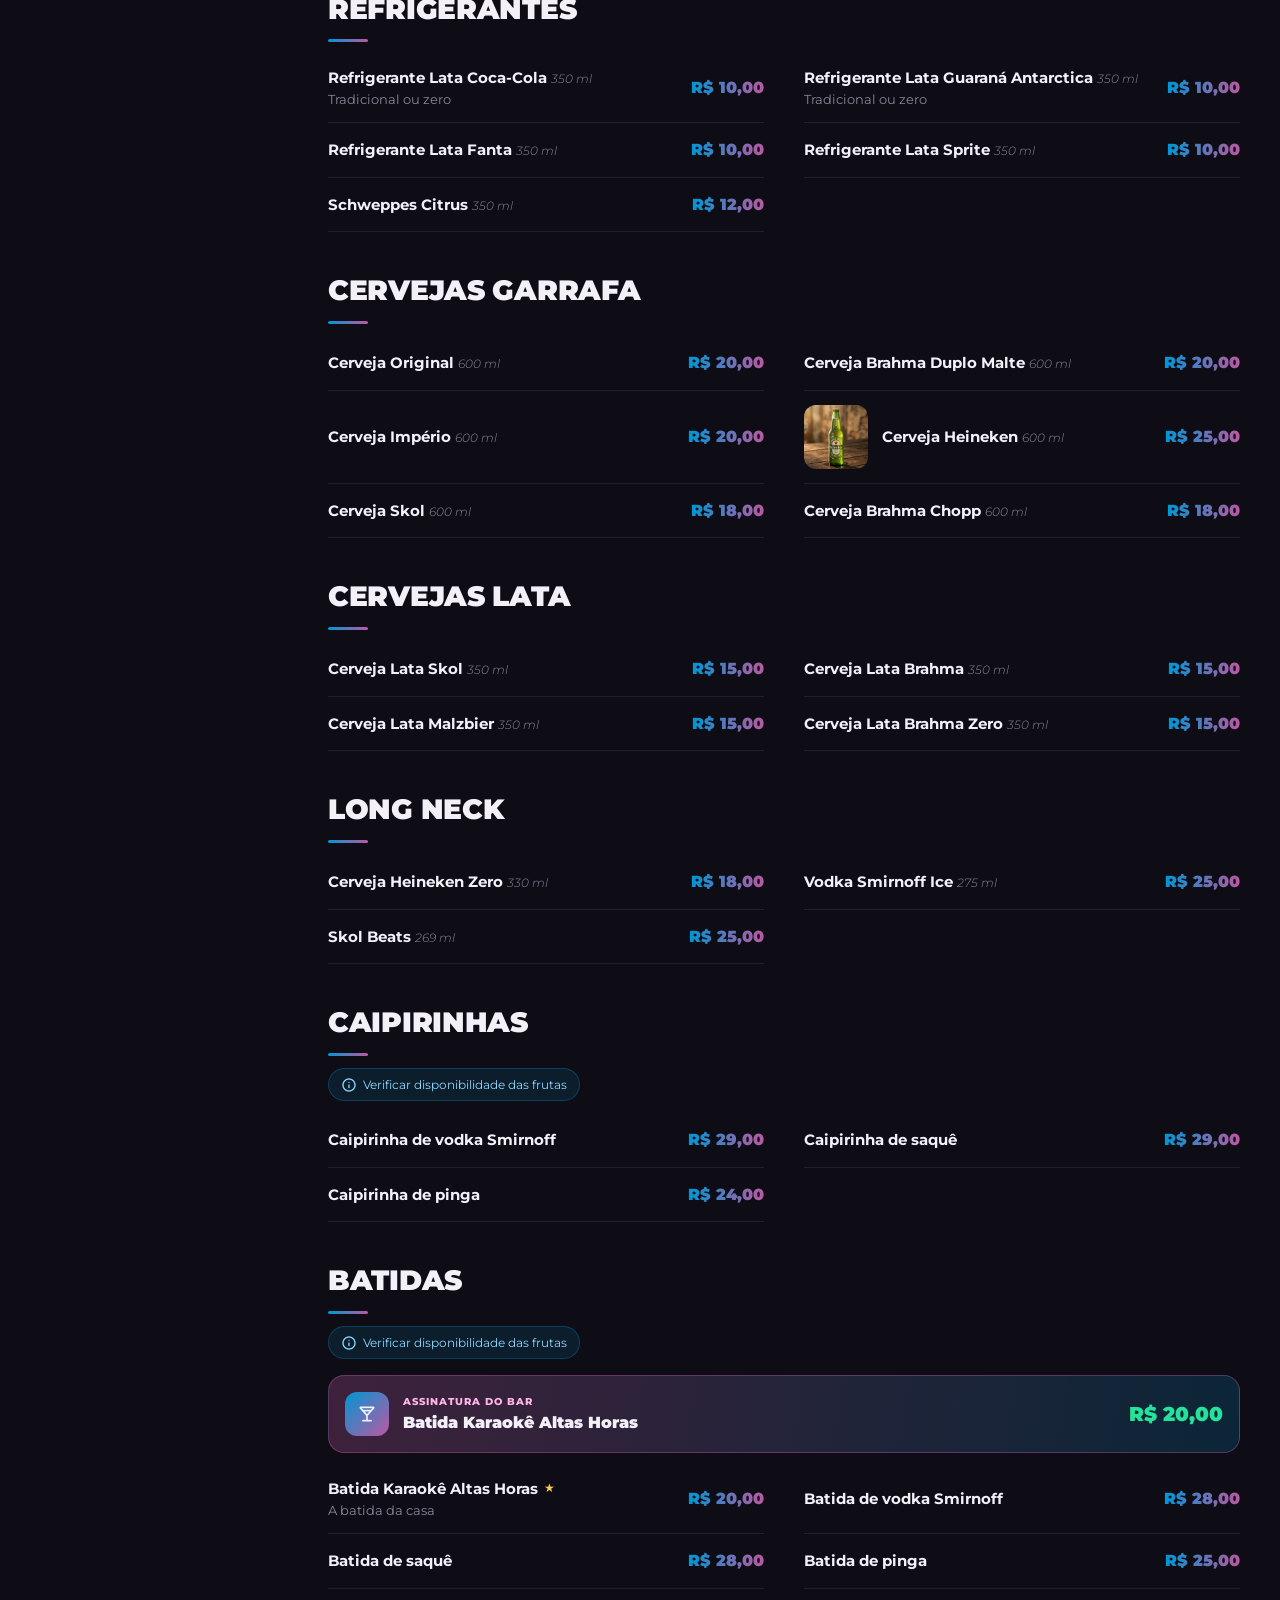
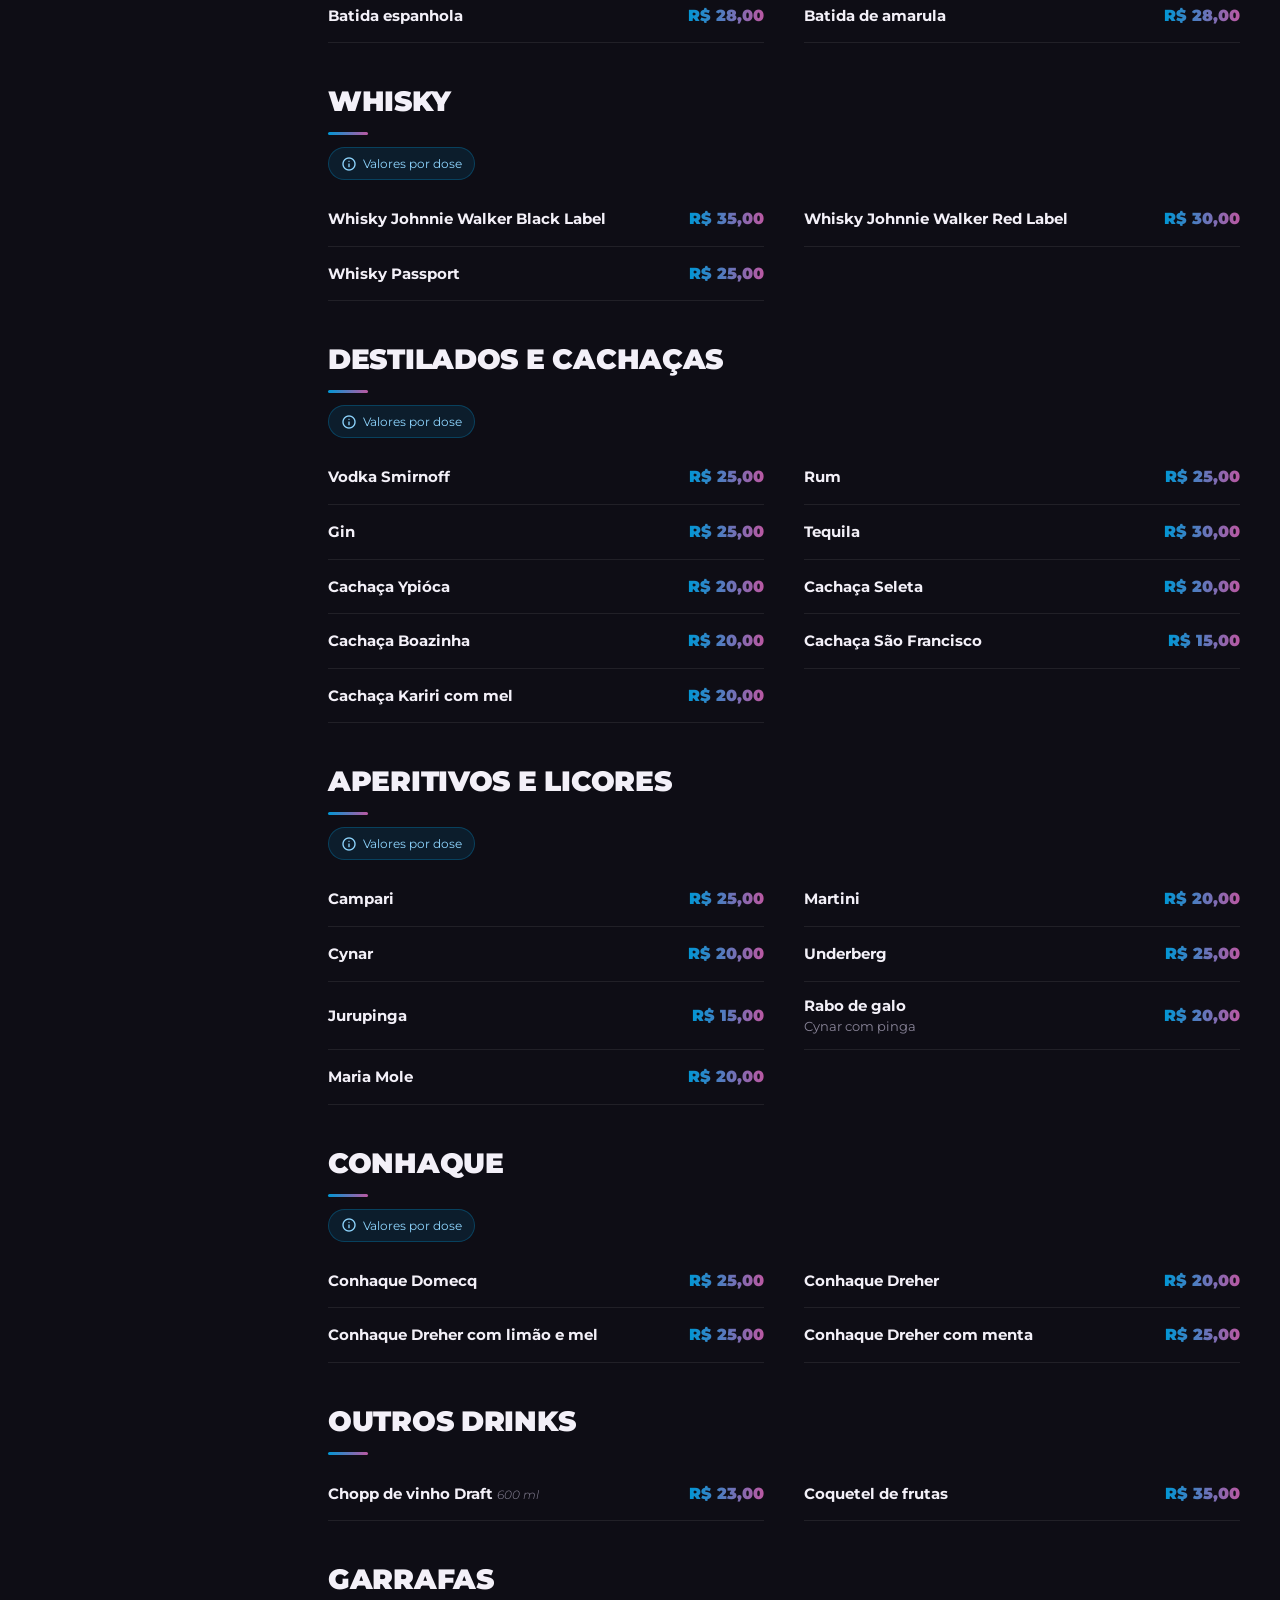
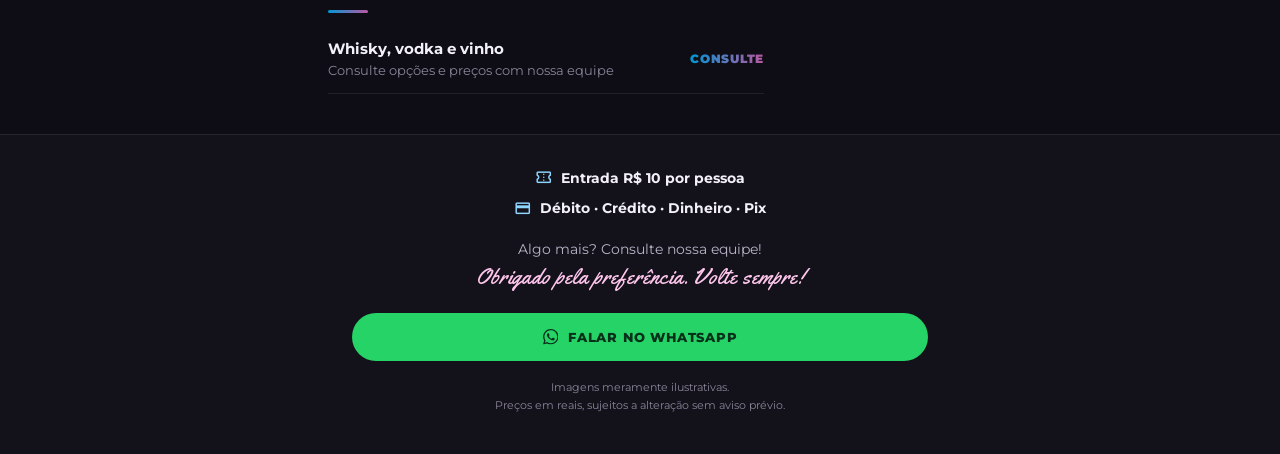
==== commit 34556e69: "Cardápio: títulos Cervejas Garrafa e Cervejas Lata Co-Authored-By: Claude Opus 5.5 <noreply@anthropi" ====
--- a/cardapio/index.html
+++ b/cardapio/index.html
@@ -21,8 +21,8 @@
   <link rel="preconnect" href="https://fonts.gstatic.com" crossorigin>
   <link rel="stylesheet" href="https://fonts.googleapis.com/css2?family=Montserrat:ital,wght@0,400;0,500;0,600;0,700;0,800;0,900;1,300&family=Yellowtail&display=swap">
   <link rel="stylesheet" href="https://fonts.googleapis.com/css2?family=Material+Symbols+Rounded:opsz,wght,FILL,GRAD@20..48,400,0..1,0&icon_names=arrow_back,close,credit_card,info,local_bar,search,confirmation_number&display=block">
-  <link rel="stylesheet" href="../assets/css/style.css?v=202610161147">
-  <link rel="stylesheet" href="../assets/css/cardapio.css?v=202610161147">
+  <link rel="stylesheet" href="../assets/css/style.css?v=202610161148">
+  <link rel="stylesheet" href="../assets/css/cardapio.css?v=202610161148">
 </head>
 <body class="menu-page">
   <svg width="0" height="0" style="position:absolute" aria-hidden="true">
@@ -72,8 +72,8 @@
     </div>
   </footer>
 
-  <script src="../assets/js/status.js?v=202610161147"></script>
-  <script src="../data/cardapio.js?v=202610161147"></script>
-  <script src="../assets/js/cardapio.js?v=202610161147"></script>
+  <script src="../assets/js/status.js?v=202610161148"></script>
+  <script src="../data/cardapio.js?v=202610161148"></script>
+  <script src="../assets/js/cardapio.js?v=202610161148"></script>
 </body>
 </html>
